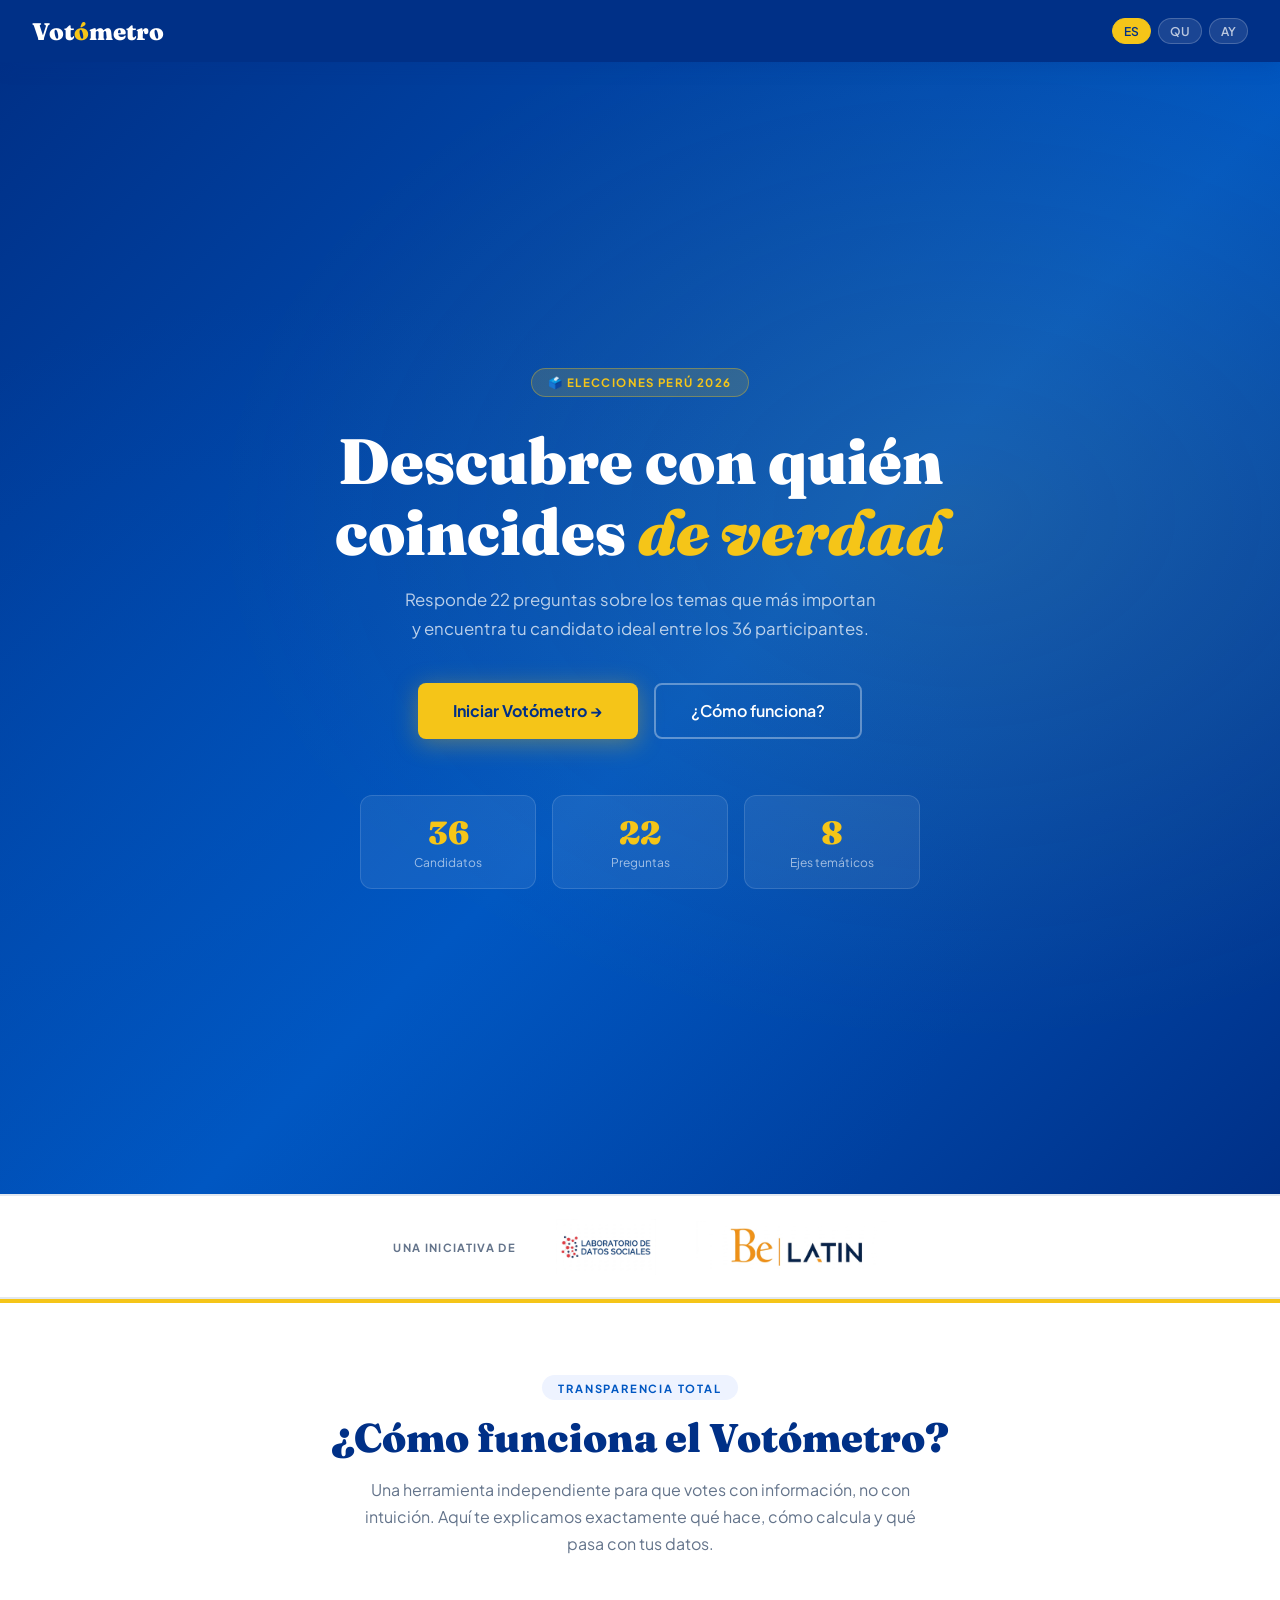
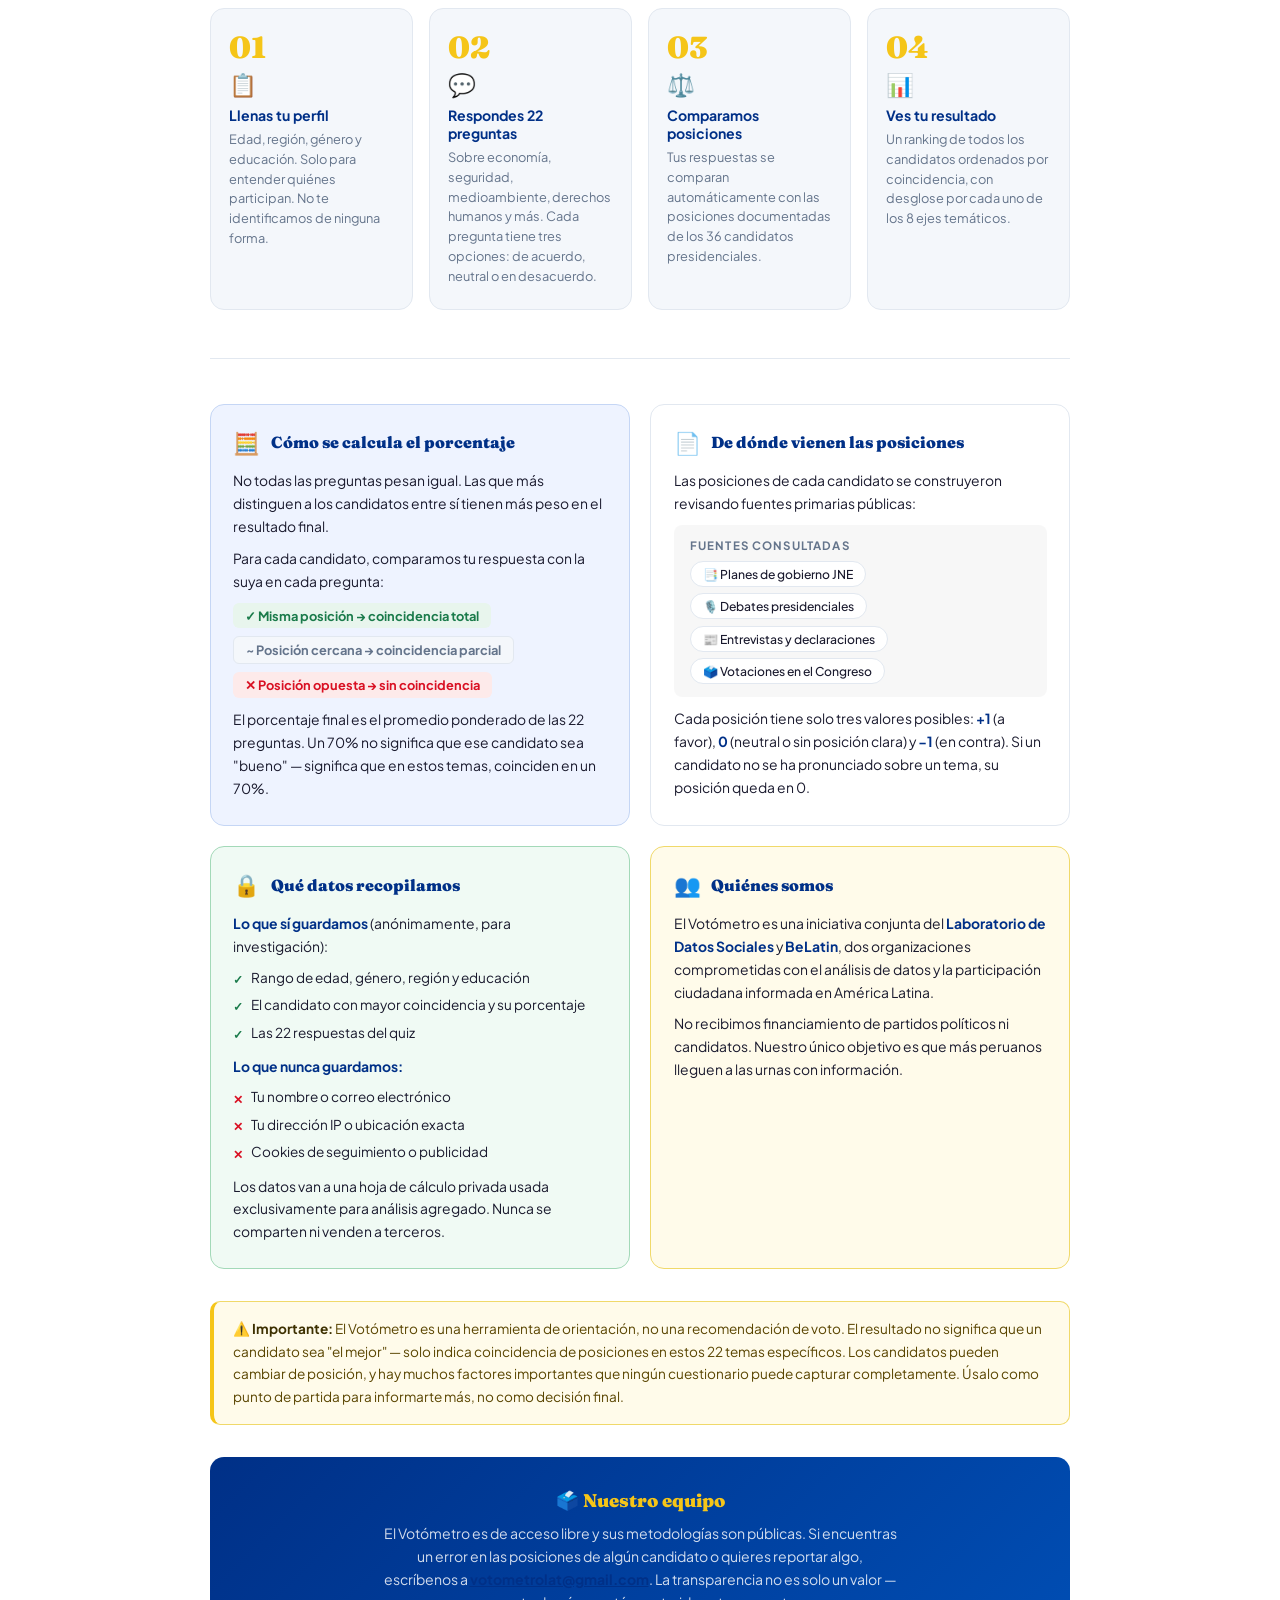
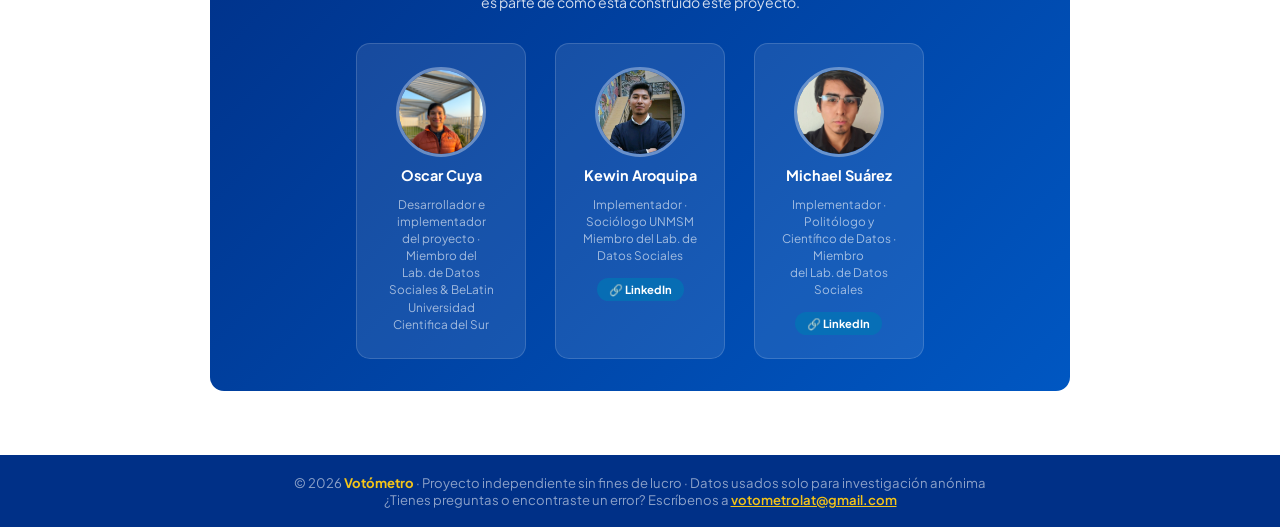
==== index.html @ a6308e63 "Update index.html" ====
<!DOCTYPE html>
<html lang="es">
<head>
<meta charset="UTF-8">
<meta name="viewport" content="width=device-width, initial-scale=1.0">
<title>Votómetro – Elecciones Perú 2026</title>
<link href="https://fonts.googleapis.com/css2?family=Fraunces:ital,wght@0,700;0,900;1,700&family=Plus+Jakarta+Sans:wght@400;500;600;700&display=swap" rel="stylesheet">
<style>
/* ===== 1. VARIABLES Y RESET ===== */
:root {
  --azul:       #003087;
  --azul-medio: #0057C2;
  --azul-suave: #EEF3FF;
  --amarillo:   #F5C518;
  --rojo:       #D91023;
  --gris-fondo: #F4F7FB;
  --gris-borde: #E2E8F0;
  --gris-texto: #64748B;
  --negro:      #1A1A2E;
  --blanco:     #FFFFFF;
}
* { margin: 0; padding: 0; box-sizing: border-box; }
html { scroll-behavior: smooth; }
body {
  font-family: 'Plus Jakarta Sans', sans-serif;
  background: var(--gris-fondo);
  color: var(--negro);
  min-height: 100vh;
}

/* ===== 2. NAVEGACIÓN ===== */
nav {
  background: var(--azul);
  padding: 0 2rem; height: 62px;
  display: flex; align-items: center; justify-content: space-between;
  position: sticky; top: 0; z-index: 100;
  box-shadow: 0 2px 20px rgba(0,48,135,0.25);
}
.logo { font-family:'Fraunces',serif; font-size:1.5rem; font-weight:900; color:#fff; cursor:pointer; transition:opacity 0.2s; user-select:none; position:relative; z-index:101; }
.logo:hover { opacity:0.85; }
.logo span { color:var(--amarillo); }
.lang-switcher { display:flex; gap:0.4rem; }
.lang-btn {
  background:rgba(255,255,255,0.1); border:1px solid rgba(255,255,255,0.2);
  color:rgba(255,255,255,0.7); padding:0.3rem 0.7rem; border-radius:20px;
  font-size:0.75rem; font-weight:600; cursor:pointer; transition:all 0.2s;
  font-family:'Plus Jakarta Sans',sans-serif;
}
.lang-btn.active,.lang-btn:hover { background:var(--amarillo); color:var(--azul); border-color:var(--amarillo); }

/* ===== 3. SISTEMA DE PANTALLAS CSS GRID ===== */
#app-root {
  display: grid;
  grid-template-columns: 1fr;
  grid-template-rows: 1fr;
  min-height: calc(100vh - 62px);
}
.screen {
  grid-column: 1; grid-row: 1;
  opacity: 0; visibility: hidden; pointer-events: none;
  transition: opacity 0.32s cubic-bezier(.4,0,.2,1), visibility 0.32s cubic-bezier(.4,0,.2,1);
  width: 100%; min-height: calc(100vh - 62px);
}
.screen.active {
  opacity: 1; visibility: visible; pointer-events: auto;
  transition: opacity 0.35s cubic-bezier(.4,0,.2,1), visibility 0.35s cubic-bezier(.4,0,.2,1);
}
.screen.leaving {
  opacity: 0; visibility: hidden; pointer-events: none;
  transition: opacity 0.18s ease, visibility 0.18s ease;
}

/* ===== 4. HERO ===== */
#screen-home {
  background: linear-gradient(135deg, #003087 0%, #0057C2 55%, #003087 100%);
  min-height: calc(100vh - 62px);
  display:flex; flex-direction:column; align-items:center; justify-content:center;
  text-align:center; padding:3rem 1.5rem; position:relative; overflow:hidden;
}
#screen-home::before {
  content:''; position:absolute; inset:0;
  background: radial-gradient(ellipse at 75% 40%,rgba(245,197,24,0.1) 0%,transparent 55%),
              radial-gradient(ellipse at 25% 70%,rgba(0,87,194,0.3) 0%,transparent 50%);
  pointer-events:none;
}
.hero-badge {
  display:inline-block; background:rgba(245,197,24,0.15); border:1px solid rgba(245,197,24,0.35);
  color:var(--amarillo); font-size:0.72rem; font-weight:700; letter-spacing:0.12em;
  text-transform:uppercase; padding:0.4rem 1rem; border-radius:20px; margin-bottom:1.8rem;
  animation:fadeUp 0.6s ease both;
}
.hero-title {
  font-family:'Fraunces',serif; font-size:clamp(2.4rem,6vw,4rem);
  font-weight:900; color:#fff; line-height:1.1; margin-bottom:1.2rem;
  animation:fadeUp 0.6s ease 0.1s both;
}
.hero-title em { font-style:italic; color:var(--amarillo); }
.hero-sub {
  color:rgba(255,255,255,0.72); font-size:1.05rem; max-width:480px;
  line-height:1.7; margin-bottom:2.5rem; animation:fadeUp 0.6s ease 0.2s both;
}
.hero-btns { display:flex; gap:1rem; justify-content:center; flex-wrap:wrap; animation:fadeUp 0.6s ease 0.3s both; }
.btn-hero {
  background:var(--amarillo); color:var(--azul); border:none; padding:0.95rem 2.2rem;
  border-radius:8px; font-weight:700; font-size:1rem; cursor:pointer;
  font-family:'Plus Jakarta Sans',sans-serif; box-shadow:0 4px 24px rgba(245,197,24,0.35);
  transition:transform 0.2s,box-shadow 0.2s;
}
.btn-hero:hover { transform:translateY(-2px); box-shadow:0 8px 30px rgba(245,197,24,0.45); }
.btn-hero-sec {
  background:transparent; color:#fff; border:2px solid rgba(255,255,255,0.35);
  padding:0.95rem 2.2rem; border-radius:8px; font-weight:600; font-size:1rem;
  cursor:pointer; font-family:'Plus Jakarta Sans',sans-serif; transition:all 0.2s;
}
.btn-hero-sec:hover { border-color:rgba(255,255,255,0.7); background:rgba(255,255,255,0.08); }
.hero-stats {
  display:grid; grid-template-columns:repeat(3,1fr); gap:1rem;
  max-width:560px; width:100%; margin-top:3.5rem; animation:fadeUp 0.6s ease 0.4s both;
}
.stat-box {
  background:rgba(255,255,255,0.07); border:1px solid rgba(255,255,255,0.13);
  border-radius:12px; padding:1.1rem 0.8rem; backdrop-filter:blur(10px);
}
.stat-n { font-family:'Fraunces',serif; font-size:2rem; font-weight:900; color:var(--amarillo); }
.stat-l { font-size:0.75rem; color:rgba(255,255,255,0.6); margin-top:0.2rem; }

/* ===== 5. FORMULARIO ===== */
.form-screen { max-width:620px; margin:0 auto; padding:2.5rem 1.5rem; }
.form-card { background:var(--blanco); border-radius:16px; padding:2rem; box-shadow:0 4px 30px rgba(0,48,135,0.08); border:1px solid var(--gris-borde); }
.form-step-title { font-family:'Fraunces',serif; font-size:1.5rem; font-weight:900; color:var(--azul); margin-bottom:0.4rem; }
.form-step-sub { color:var(--gris-texto); font-size:0.9rem; margin-bottom:1.8rem; line-height:1.5; }
.form-group { margin-bottom:1.3rem; }
.form-label { display:block; font-weight:600; font-size:0.88rem; margin-bottom:0.5rem; color:var(--negro); }
.form-input,.form-select {
  width:100%; padding:0.75rem 1rem; border:2px solid var(--gris-borde); border-radius:8px;
  font-size:0.95rem; font-family:'Plus Jakarta Sans',sans-serif; color:var(--negro);
  transition:border-color 0.2s; outline:none; background:#fff;
}
.form-input:focus,.form-select:focus { border-color:var(--azul-medio); }
.radio-group { display:flex; flex-direction:column; gap:0.6rem; }
.radio-opt {
  display:flex; align-items:center; gap:0.8rem; padding:0.7rem 1rem;
  border:2px solid var(--gris-borde); border-radius:8px; cursor:pointer; transition:all 0.2s; font-size:0.9rem;
}
.radio-opt:hover { border-color:var(--azul-medio); background:var(--azul-suave); }
.radio-opt input { accent-color:var(--azul); width:16px; height:16px; }
.radio-opt.checked { border-color:var(--azul); background:var(--azul-suave); font-weight:600; }
.btn-next {
  width:100%; background:var(--azul); color:#fff; border:none; padding:0.95rem; border-radius:8px;
  font-size:1rem; font-weight:700; cursor:pointer; font-family:'Plus Jakarta Sans',sans-serif;
  margin-top:1.5rem; transition:background 0.2s;
}
.btn-next:hover { background:var(--azul-medio); }
.btn-next:disabled { background:#94a3b8; cursor:not-allowed; }

/* ===== 6. QUIZ ===== */
.quiz-screen { max-width:640px; margin:0 auto; padding:2rem 1.5rem; }
.quiz-top { display:flex; align-items:center; gap:1rem; margin-bottom:1.5rem; }
.quiz-progress-bar { flex:1; height:6px; background:var(--gris-borde); border-radius:3px; overflow:hidden; }
.quiz-progress-fill { height:100%; background:linear-gradient(90deg,var(--azul),var(--azul-medio)); border-radius:3px; transition:width 0.4s ease; }
.quiz-counter { font-size:0.82rem; color:var(--gris-texto); white-space:nowrap; font-weight:600; }
.quiz-card { background:var(--blanco); border-radius:16px; padding:2rem; box-shadow:0 4px 30px rgba(0,48,135,0.08); border:1px solid var(--gris-borde); }
.quiz-tag { display:inline-block; background:var(--azul-suave); color:var(--azul); font-size:0.72rem; font-weight:700; letter-spacing:0.08em; text-transform:uppercase; padding:0.3rem 0.8rem; border-radius:20px; margin-bottom:1rem; }
.quiz-question { font-size:1.1rem; font-weight:600; color:var(--negro); line-height:1.55; margin-bottom:0; }

/* Fila pregunta + botón ? */
.quiz-question-row {
  display: flex; align-items: flex-start; gap: 0.75rem;
  margin-bottom: 1.4rem;
}
.quiz-question-row .quiz-question { flex: 1; }

/* Botón ? */
.btn-hint {
  flex-shrink: 0;
  width: 32px; height: 32px;
  border-radius: 50%;
  border: 2px solid var(--azul-medio);
  background: var(--azul-suave);
  color: var(--azul-medio);
  font-size: 1.1rem; font-weight: 900;
  cursor: pointer;
  display: flex; align-items: center; justify-content: center;
  transition: all 0.18s;
  margin-top: 0.1rem;
  font-family: 'Fraunces', serif;
  line-height: 1;
  user-select: none;
}
.btn-hint:hover {
  background: var(--azul-medio); border-color: var(--azul-medio);
  color: #fff; transform: scale(1.12);
}
.btn-hint.active {
  background: var(--azul); border-color: var(--azul); color: #fff;
}

/* Panel de explicación */
.quiz-hint-panel {
  display: none;
  background: var(--azul-suave);
  border: 1px solid #c5d6f5;
  border-left: 3px solid var(--azul-medio);
  border-radius: 8px;
  padding: 0.85rem 1rem;
  margin-bottom: 1.4rem;
  font-size: 0.86rem; color: var(--negro); line-height: 1.65;
  animation: fadeUp 0.2s ease both;
}
.quiz-hint-panel.visible { display: block; }
.quiz-hint-label {
  font-size: 0.7rem; font-weight: 700; text-transform: uppercase;
  letter-spacing: 0.1em; color: var(--azul-medio); margin-bottom: 0.35rem;
}
.quiz-options { display:flex; flex-direction:column; gap:0.75rem; }
.quiz-opt { display:flex; align-items:center; gap:1rem; padding:1rem 1.2rem; border:2px solid var(--gris-borde); border-radius:10px; cursor:pointer; transition:all 0.18s; font-weight:500; font-size:0.95rem; }
.quiz-opt:hover { border-color:var(--azul-medio); background:var(--azul-suave); }
.quiz-opt.selected { border-color:var(--azul); background:var(--azul-suave); font-weight:700; }
.quiz-opt-icon { font-size:1.2rem; flex-shrink:0; }
.quiz-dot { width:18px; height:18px; border-radius:50%; border:2px solid #cbd5e1; margin-left:auto; flex-shrink:0; display:flex; align-items:center; justify-content:center; }
.quiz-opt.selected .quiz-dot { background:var(--azul); border-color:var(--azul); }
.quiz-nav { display:flex; gap:1rem; margin-top:1.5rem; }
.btn-back { background:transparent; color:var(--gris-texto); border:2px solid var(--gris-borde); padding:0.8rem 1.5rem; border-radius:8px; font-size:0.9rem; font-weight:600; cursor:pointer; font-family:'Plus Jakarta Sans',sans-serif; transition:all 0.2s; }
.btn-back:hover { border-color:var(--azul); color:var(--azul); }
.btn-advance { flex:1; background:var(--azul); color:#fff; border:none; padding:0.8rem; border-radius:8px; font-size:0.95rem; font-weight:700; cursor:pointer; font-family:'Plus Jakarta Sans',sans-serif; transition:background 0.2s; }
.btn-advance:hover { background:var(--azul-medio); }
.btn-advance:disabled { background:#94a3b8; cursor:not-allowed; }

/* ===== 7. RESULTADOS – TARJETA TOP ===== */
.results-screen { max-width:700px; margin:0 auto; padding:2rem 1.5rem; }
.results-hero { background:linear-gradient(135deg,var(--azul),var(--azul-medio)); border-radius:16px; padding:2rem; text-align:center; margin-bottom:1.5rem; color:#fff; }
.results-title { font-family:'Fraunces',serif; font-size:1.6rem; font-weight:900; margin-bottom:0.4rem; }
.results-sub { color:rgba(255,255,255,0.75); font-size:0.9rem; }
.top-candidate { background:var(--blanco); border-radius:16px; padding:1.8rem; box-shadow:0 4px 30px rgba(0,48,135,0.1); border:2px solid var(--azul); margin-bottom:1.5rem; }
.top-label { font-size:0.72rem; font-weight:700; text-transform:uppercase; letter-spacing:0.1em; color:var(--azul); margin-bottom:1rem; }
.top-row { display:flex; align-items:center; gap:1rem; margin-bottom:1.5rem; }
.top-avatar-wrap { width:64px; height:64px; border-radius:50%; flex-shrink:0; overflow:hidden; border:2px solid var(--azul-suave); background:linear-gradient(135deg,var(--azul),var(--azul-medio)); }
.top-avatar-img { width:100%; height:100%; object-fit:cover; object-position:top; display:block; }
.top-avatar-fallback { width:100%; height:100%; display:flex; align-items:center; justify-content:center; color:#fff; font-family:'Fraunces',serif; font-size:1.3rem; font-weight:900; }
.top-party-row { display:flex; align-items:center; gap:0.4rem; margin-top:0.2rem; }
.party-logo-sm { height:22px; width:auto; max-width:60px; object-fit:contain; }
.top-info { flex:1; }
.top-name { font-weight:700; font-size:1.1rem; color:var(--negro); }
.top-party { font-size:0.85rem; color:var(--gris-texto); }
.top-pct { font-family:'Fraunces',serif; font-size:2.2rem; font-weight:900; color:var(--azul); text-align:right; }
.top-pct-label { font-size:0.72rem; color:var(--gris-texto); text-align:right; }
.axis-bars { display:flex; flex-direction:column; gap:0.65rem; }
.axis-row { display:flex; align-items:center; gap:0.8rem; }
.axis-label { font-size:0.78rem; color:var(--gris-texto); width:130px; flex-shrink:0; }
.axis-bg { flex:1; height:7px; background:var(--gris-borde); border-radius:4px; overflow:hidden; }
.axis-fill { height:100%; border-radius:4px; transition:width 0.8s ease; }
.axis-fill.high { background:linear-gradient(90deg,var(--azul),var(--azul-medio)); }
.axis-fill.mid  { background:var(--amarillo); }
.axis-fill.low  { background:var(--rojo); }
.axis-pct { font-size:0.78rem; font-weight:700; color:var(--negro); width:32px; text-align:right; }

/* ===== 8. RESULTADOS – GRID ===== */
.all-results-title { font-family:'Fraunces',serif; font-size:1.2rem; font-weight:900; color:var(--azul); margin-bottom:1rem; }
.results-grid { display:flex; flex-direction:column; gap:0; }
.result-card { background:var(--blanco); border-bottom:1px solid var(--gris-borde); overflow:hidden; display:flex; flex-direction:row; align-items:stretch; transition:background 0.18s; position:relative; min-height:110px; }
.result-card:first-child { border-radius:14px 14px 0 0; }
.result-card:last-child  { border-radius:0 0 14px 14px; border-bottom:none; }
.result-card:hover { background:var(--azul-suave); }
.result-card::before { content:''; position:absolute; left:0; top:0; bottom:0; width:5px; background:var(--azul-medio); }
.result-card.rank-1::before { background:linear-gradient(180deg,#f5c518,#e6a800); width:6px; }
.result-card.rank-2::before { background:#94a3b8; width:6px; }
.result-card.rank-3::before { background:#cd7c3a; width:6px; }
.card-bar-top { position:absolute; top:0; left:0; right:0; height:4px; background:var(--gris-borde); z-index:1; }
.card-bar-fill { height:100%; background:linear-gradient(90deg,var(--azul),var(--azul-medio)); }
.result-card.rank-1 .card-bar-fill { background:linear-gradient(90deg,#e6a800,#f5c518); }
.result-card.rank-2 .card-bar-fill { background:#94a3b8; }
.result-card.rank-3 .card-bar-fill { background:linear-gradient(90deg,#a0522d,#cd7c3a); }
.card-photo-wrap { width:88px; flex-shrink:0; overflow:hidden; background:linear-gradient(160deg,#d0dcf5,var(--azul-suave)); position:relative; margin-left:5px; }
.card-photo { width:100%; height:100%; object-fit:cover; object-position:top center; display:block; }
.card-photo-fallback { width:100%; height:100%; display:flex; align-items:center; justify-content:center; font-family:'Fraunces',serif; font-size:2rem; font-weight:900; color:var(--azul); opacity:0.35; }
.card-rank-badge { position:absolute; bottom:6px; left:50%; transform:translateX(-50%); font-family:'Fraunces',serif; font-size:0.68rem; font-weight:900; background:rgba(0,0,0,0.55); color:#fff; border-radius:20px; padding:2px 9px; white-space:nowrap; z-index:3; backdrop-filter:blur(4px); }
.result-card.rank-1 .card-rank-badge { background:var(--amarillo); color:var(--azul); }
.result-card.rank-2 .card-rank-badge { background:#94a3b8; color:#fff; }
.result-card.rank-3 .card-rank-badge { background:#cd7c3a; color:#fff; }
.card-body { flex:1; padding:18px 14px 12px 14px; display:flex; flex-direction:column; justify-content:space-between; min-width:0; }
.card-top-info { display:flex; justify-content:space-between; align-items:center; gap:0.5rem; margin-bottom:4px; }
.card-pct { font-family:'Fraunces',serif; font-size:2.2rem; font-weight:900; color:var(--negro); line-height:1; }
.result-card.rank-1 .card-pct { color:var(--azul); }
.card-logo { height:32px; width:auto; max-width:90px; object-fit:contain; border:1px solid var(--gris-borde); border-radius:5px; padding:3px 5px; background:#fff; flex-shrink:0; }
.card-name { font-weight:700; font-size:0.9rem; color:var(--negro); line-height:1.25; }
.card-party { font-size:0.74rem; color:var(--gris-texto); margin-top:2px; white-space:nowrap; overflow:hidden; text-overflow:ellipsis; }
.btn-coincidencias { margin-top:10px; padding:0.42rem 1rem; background:var(--azul-medio); color:#fff; border:none; border-radius:20px; font-size:0.76rem; font-weight:700; cursor:pointer; font-family:'Plus Jakarta Sans',sans-serif; transition:background 0.2s,transform 0.1s; align-self:flex-start; }
.btn-coincidencias:hover { background:var(--azul); transform:scale(1.03); }
.btn-plan { margin-top:6px; padding:0.38rem 0.9rem; background:transparent; color:var(--azul-medio); border:1.5px solid var(--azul-medio); border-radius:20px; font-size:0.72rem; font-weight:700; cursor:pointer; font-family:'Plus Jakarta Sans',sans-serif; transition:all 0.2s; align-self:flex-start; text-decoration:none; display:inline-block; }
.btn-plan:hover { background:var(--azul-suave); color:var(--azul); border-color:var(--azul); }
.share-row { display:flex; gap:0.8rem; margin-top:1rem; }
.btn-share { flex:1; padding:0.8rem; border-radius:8px; font-size:0.88rem; font-weight:700; cursor:pointer; font-family:'Plus Jakarta Sans',sans-serif; border:none; transition:all 0.2s; }
.btn-share.twitter  { background:#1DA1F2; color:#fff; }
.btn-share.whatsapp { background:#25D366; color:#fff; }
.btn-share.copy     { background:var(--gris-fondo); color:var(--negro); border:1px solid var(--gris-borde); }
.btn-restart { width:100%; background:var(--azul); color:#fff; border:none; padding:1rem; border-radius:8px; font-size:1rem; font-weight:700; cursor:pointer; font-family:'Plus Jakarta Sans',sans-serif; margin-top:1.5rem; transition:background 0.2s; }
.btn-restart:hover { background:var(--azul-medio); }

/* ===== 9. MODAL ===== */
.modal-overlay { display:none; position:fixed; inset:0; background:rgba(0,0,0,0.55); z-index:200; align-items:center; justify-content:center; padding:1rem; }
.modal-overlay.open { display:flex; }
.modal-box { background:#fff; border-radius:16px; position:relative; max-width:480px; width:100%; max-height:85vh; overflow-y:auto; padding:1.5rem; box-shadow:0 20px 60px rgba(0,0,0,0.25); }
.modal-header { display:flex; align-items:center; gap:1rem; margin-bottom:1.2rem; }
.modal-photo { width:60px; height:60px; border-radius:50%; object-fit:cover; object-position:top; border:2px solid var(--azul-suave); }
.modal-name { font-weight:700; font-size:1.05rem; }
.modal-party-row { display:flex; align-items:center; gap:0.4rem; margin-top:0.2rem; }
.modal-logo { height:20px; width:auto; max-width:55px; object-fit:contain; }
.modal-party { font-size:0.82rem; color:var(--gris-texto); }
.modal-pct-big { font-family:'Fraunces',serif; font-size:2.4rem; font-weight:900; color:var(--azul); margin-left:auto; }
.modal-close { position:absolute; top:1rem; right:1rem; background:var(--gris-borde); border:none; border-radius:50%; width:32px; height:32px; cursor:pointer; font-size:1rem; display:flex; align-items:center; justify-content:center; }
.modal-axis-title { font-size:0.75rem; font-weight:700; text-transform:uppercase; letter-spacing:0.08em; color:var(--gris-texto); margin-bottom:0.8rem; }
.modal-axis-row { display:flex; align-items:center; gap:0.7rem; margin-bottom:0.55rem; }
.modal-axis-label { font-size:0.8rem; color:var(--negro); width:140px; flex-shrink:0; }
.modal-axis-bg { flex:1; height:8px; background:var(--gris-borde); border-radius:4px; overflow:hidden; }
.modal-axis-fill { height:100%; border-radius:4px; }
.modal-axis-fill.high { background:linear-gradient(90deg,var(--azul),var(--azul-medio)); }
.modal-axis-fill.mid  { background:var(--amarillo); }
.modal-axis-fill.low  { background:var(--rojo); }
.modal-axis-pct { font-size:0.78rem; font-weight:700; color:var(--negro); width:32px; text-align:right; }

/* ===== 10. PANTALLA DE CARGA ===== */
.sending-screen { min-height:calc(100vh - 62px); display:flex; flex-direction:column; align-items:center; justify-content:center; text-align:center; padding:2rem; }
.spinner { width:48px; height:48px; border:4px solid var(--azul-suave); border-top-color:var(--azul); border-radius:50%; animation:spin 0.8s linear infinite; margin:0 auto 1rem; }
.sending-title { font-family:'Fraunces',serif; font-size:1.4rem; font-weight:900; color:var(--azul); }
.sending-sub { color:var(--gris-texto); margin-top:0.5rem; }

/* ===== 11. ANIMACIONES ===== */
@keyframes fadeUp       { from{opacity:0;transform:translateY(16px)} to{opacity:1;transform:translateY(0)} }
@keyframes slideInRight { from{opacity:0;transform:translateX(28px)}  to{opacity:1;transform:translateX(0)} }
@keyframes slideInLeft  { from{opacity:0;transform:translateX(-28px)} to{opacity:1;transform:translateX(0)} }
@keyframes spin         { to{transform:rotate(360deg)} }
@keyframes cardIn       { from{opacity:0;transform:translateY(22px) scale(0.97)} to{opacity:1;transform:translateY(0) scale(1)} }

/* ===== 12. FOOTER ===== */
footer { background:var(--azul); color:rgba(255,255,255,0.55); text-align:center; padding:1.2rem; font-size:0.82rem; margin-top:0; }
footer strong { color:var(--amarillo); }

/* ===== 13. RESPONSIVE ===== */
@media (max-width:500px) {
  .hero-stats { grid-template-columns:repeat(3,1fr); gap:0.6rem; }
  .stat-n { font-size:1.6rem; }
  .lang-btn { padding:0.25rem 0.5rem; font-size:0.7rem; }
}

/* ===== 14. SECCIÓN ¿CÓMO FUNCIONA? ===== */
#como-funciona {
  background: var(--blanco);
  border-top: 4px solid var(--amarillo);
  padding: 4.5rem 1.5rem 4rem;
}
.cf-inner { max-width: 860px; margin: 0 auto; }

/* Encabezado */
.cf-header { text-align: center; margin-bottom: 3.2rem; }
.cf-eyebrow {
  display: inline-block; background: var(--azul-suave); color: var(--azul-medio);
  font-size: 0.7rem; font-weight: 700; letter-spacing: 0.16em; text-transform: uppercase;
  padding: 0.35rem 1rem; border-radius: 20px; margin-bottom: 1rem;
}
.cf-title {
  font-family: 'Fraunces', serif; font-size: clamp(1.8rem, 4vw, 2.5rem);
  font-weight: 900; color: var(--azul); line-height: 1.12; margin-bottom: 0.9rem;
}
.cf-subtitle {
  color: var(--gris-texto); font-size: 1rem; line-height: 1.7;
  max-width: 580px; margin: 0 auto;
}

/* Pasos */
.cf-steps {
  display: grid; grid-template-columns: repeat(4, 1fr);
  gap: 1rem; margin-bottom: 3rem;
}
.cf-step {
  background: var(--gris-fondo); border: 1px solid var(--gris-borde);
  border-radius: 14px; padding: 1.4rem 1.1rem;
  transition: transform 0.2s, box-shadow 0.2s;
}
.cf-step:hover { transform: translateY(-4px); box-shadow: 0 10px 28px rgba(0,48,135,0.1); }
.cf-step-num {
  font-family: 'Fraunces', serif; font-size: 1.9rem; font-weight: 900;
  color: var(--amarillo); line-height: 1; margin-bottom: 0.5rem;
}
.cf-step-icon { font-size: 1.4rem; display: block; margin-bottom: 0.45rem; }
.cf-step-title { font-weight: 700; font-size: 0.88rem; color: var(--azul); margin-bottom: 0.35rem; }
.cf-step-desc { font-size: 0.8rem; color: var(--gris-texto); line-height: 1.55; }

.cf-divider { border: none; border-top: 1px solid var(--gris-borde); margin: 0.5rem 0 2.8rem; }

/* Bloques 2×2 */
.cf-blocks {
  display: grid; grid-template-columns: repeat(2, 1fr);
  gap: 1.3rem; margin-bottom: 2rem;
}
.cf-block {
  border-radius: 14px; padding: 1.5rem 1.4rem;
  border: 1px solid var(--gris-borde);
}
.cf-block.azul   { background: var(--azul-suave); border-color: #c5d6f5; }
.cf-block.blanco { background: var(--blanco); }
.cf-block.verde  { background: #f0faf4; border-color: #a3d9b8; }
.cf-block.amarillo { background: #fffbea; border-color: #f0d96a; }

.cf-block-head { display: flex; align-items: center; gap: 0.65rem; margin-bottom: 0.9rem; }
.cf-block-icon { font-size: 1.35rem; flex-shrink: 0; }
.cf-block-title { font-family: 'Fraunces', serif; font-size: 1rem; font-weight: 900; color: var(--azul); }
.cf-block p { font-size: 0.87rem; color: var(--negro); line-height: 1.65; margin-bottom: 0.55rem; }
.cf-block p:last-child { margin-bottom: 0; }
.cf-block strong { color: var(--azul); }

/* Chips de fuentes */
.cf-sources { background: rgba(0,0,0,0.03); border-radius: 8px; padding: 0.8rem 1rem; margin: 0.4rem 0 0.7rem; }
.cf-sources-label { font-size: 0.72rem; font-weight: 700; color: var(--gris-texto); text-transform: uppercase; letter-spacing: 0.1em; margin-bottom: 0.5rem; }
.cf-chips { display: flex; flex-wrap: wrap; gap: 0.4rem; }
.cf-chip {
  background: var(--blanco); border: 1px solid var(--gris-borde);
  border-radius: 20px; padding: 0.25rem 0.75rem;
  font-size: 0.76rem; color: var(--negro); font-weight: 500;
}
/* Valores de posición */
.cf-vals { display: flex; gap: 0.5rem; margin: 0.5rem 0 0.3rem; flex-wrap: wrap; }
.cf-val {
  display: inline-flex; align-items: center; gap: 0.35rem;
  border-radius: 6px; padding: 0.3rem 0.75rem;
  font-size: 0.8rem; font-weight: 700;
}
.cf-val.pos { background: #e8f5ed; color: #1a7a4a; }
.cf-val.neu { background: #f4f7fb; color: var(--gris-texto); border: 1px solid var(--gris-borde); }
.cf-val.neg { background: #fdeaea; color: var(--rojo); }

/* Lista con checks */
.cf-list { list-style: none; padding: 0; margin: 0.45rem 0 0; display: flex; flex-direction: column; gap: 0.4rem; }
.cf-list li { font-size: 0.85rem; color: var(--negro); line-height: 1.5; display: flex; align-items: flex-start; gap: 0.5rem; }
.cf-list li::before { content: '✓'; color: #1a7a4a; font-weight: 700; font-size: 0.78rem; flex-shrink: 0; margin-top: 0.15rem; }
.cf-list li.no::before { content: '✕'; color: var(--rojo); }

/* Disclaimer */
.cf-disclaimer {
  background: #fffbea; border: 1px solid #f0d96a;
  border-left: 4px solid var(--amarillo); border-radius: 10px;
  padding: 1rem 1.2rem; margin-bottom: 2rem;
}
.cf-disclaimer p { font-size: 0.85rem; color: #5a4500; line-height: 1.65; }
.cf-disclaimer strong { color: #3d3000; }

/* Bloque equipo */
.cf-team {
  text-align: center; padding: 2rem 1.5rem;
  background: linear-gradient(135deg, var(--azul) 0%, var(--azul-medio) 100%);
  border-radius: 14px; color: #fff;
}
.cf-team-title {
  font-family: 'Fraunces', serif; font-size: 1.15rem; font-weight: 900;
  color: var(--amarillo); margin-bottom: 0.6rem;
}
.cf-team-desc { font-size: 0.88rem; color: rgba(255,255,255,0.82); line-height: 1.65; max-width: 520px; margin: 0 auto; }

/* Responsive */
@media (max-width: 680px) {
  .cf-steps  { grid-template-columns: repeat(2, 1fr); }
  .cf-blocks { grid-template-columns: 1fr; }
  #como-funciona { padding: 3rem 1rem 2.5rem; }
}
@media (max-width: 380px) {
  .cf-steps { grid-template-columns: 1fr; }
}

/* ===== 15. INSTITUCIONES Y EQUIPO ===== */
.inst-bar {
  display: flex; align-items: center; justify-content: center;
  gap: 2.5rem; padding: 1.4rem 1.5rem;
  background: #ffffff; border-top: 2px solid var(--gris-borde);
  border-bottom: 2px solid var(--gris-borde); flex-wrap: wrap;
  box-shadow: 0 2px 12px rgba(0,0,0,0.05);
}
.inst-bar-label {
  font-size: 0.7rem; font-weight: 700; text-transform: uppercase;
  letter-spacing: 0.12em; color: var(--gris-texto); flex-shrink: 0;
}
.inst-logo-link { display: flex; align-items: center; opacity: 1; transition: opacity 0.2s; }
.inst-logo-link:hover { opacity: 1; }
.inst-logo-belatin { height: 52px; width: auto; max-width: 200px; object-fit: contain; }
.inst-logo-lab { height: 56px; width: auto; max-width: 260px; object-fit: contain; }
.inst-logo-lab-text { display: none; }
.team-grid { display: flex; justify-content: center; gap: 1.8rem; flex-wrap: wrap; margin-top: 1.8rem; }
.team-member {
  display: flex; flex-direction: column; align-items: center; gap: 0.55rem;
  background: rgba(255,255,255,0.09); border: 1px solid rgba(255,255,255,0.15);
  border-radius: 14px; padding: 1.4rem 1.6rem; min-width: 160px; max-width: 170px;
}
.team-avatar { width: 90px; height: 90px; border-radius: 50%; object-fit: cover; object-position: top center; border: 3px solid rgba(255,255,255,0.35); }
.team-role { font-size: 0.74rem; color: rgba(255,255,255,0.6); text-align: center; line-height: 1.45; max-width: 150px; }
.team-linkedin { display: inline-flex; align-items: center; gap: 0.3rem; margin-top: 0.3rem; background: rgba(0,119,181,0.7); border-radius: 20px; padding: 0.25rem 0.75rem; font-size: 0.7rem; font-weight: 700; color: #fff; text-decoration: none; transition: background 0.2s; }
.team-linkedin:hover { background: rgba(0,119,181,1); }
</style>
</head>
<body>

<nav>
  <div class="logo" onclick="goHome()" title="Volver al inicio">Vot<span>ó</span>metro</div>
  <div class="lang-switcher">
    <button class="lang-btn active" onclick="setLang('es')">ES</button>
    <button class="lang-btn" onclick="setLang('qu')">QU</button>
    <button class="lang-btn" onclick="setLang('ay')">AY</button>
  </div>
</nav>

<div id="app-root">

<div id="screen-home" class="screen active">
  <div class="hero-badge">🗳️ <span data-t="badge">Elecciones Perú 2026</span></div>
  <h1 class="hero-title" data-t="heroTitle">Descubre con quién<br>coincides <em>de verdad</em></h1>
  <p class="hero-sub" data-t="heroSub">Responde 22 preguntas sobre los temas que más importan y encuentra tu candidato ideal entre los 36 participantes.</p>
  <div class="hero-btns">
    <button class="btn-hero" onclick="startQuiz()" data-t="startBtn">Iniciar Votómetro →</button>
    <button class="btn-hero-sec" onclick="scrollInfo()" data-t="howBtn">¿Cómo funciona?</button>
  </div>
  <div class="hero-stats">
    <div class="stat-box"><div class="stat-n">36</div><div class="stat-l" data-t="stat1">Candidatos</div></div>
    <div class="stat-box"><div class="stat-n">22</div><div class="stat-l" data-t="stat2">Preguntas</div></div>
    <div class="stat-box"><div class="stat-n">8</div><div class="stat-l" data-t="stat3">Ejes temáticos</div></div>
  </div>
</div>

<div id="screen-perfil" class="screen">
  <div class="form-screen">
    <div class="form-card">
      <div class="form-step-title" data-t="perfilTitle">Cuéntanos sobre ti</div>
      <div class="form-step-sub" data-t="perfilSub">Tus datos son anónimos y se usan únicamente para investigación académica. No te identificamos de ninguna forma.</div>
      <div class="form-group">
        <label class="form-label" data-t="edadLabel">Edad</label>
        <input type="number" class="form-input" id="inp-edad" min="16" max="100" placeholder="Ej: 28">
      </div>
      <div class="form-group">
        <label class="form-label" data-t="generoLabel">Género</label>
        <div class="radio-group" id="rg-genero">
          <label class="radio-opt"><input type="radio" name="genero" value="Masculino"> <span data-t="g1">Masculino</span></label>
          <label class="radio-opt"><input type="radio" name="genero" value="Femenino"> <span data-t="g2">Femenino</span></label>
          <label class="radio-opt"><input type="radio" name="genero" value="No binario"> <span data-t="g3">No binario / Otro</span></label>
          <label class="radio-opt"><input type="radio" name="genero" value="Prefiero no decir"> <span data-t="g4">Prefiero no decir</span></label>
        </div>
      </div>
      <div class="form-group">
        <label class="form-label" data-t="regionLabel">Región / Departamento</label>
        <select class="form-select" id="inp-region">
          <option value="" data-t="regionPH">Selecciona tu región</option>
          <option>Amazonas</option><option>Áncash</option><option>Apurímac</option>
          <option>Arequipa</option><option>Ayacucho</option><option>Cajamarca</option>
          <option>Callao</option><option>Cusco</option><option>Huancavelica</option>
          <option>Huánuco</option><option>Ica</option><option>Junín</option>
          <option>La Libertad</option><option>Lambayeque</option><option>Lima</option>
          <option>Loreto</option><option>Madre de Dios</option><option>Moquegua</option>
          <option>Pasco</option><option>Piura</option><option>Puno</option>
          <option>San Martín</option><option>Tacna</option><option>Tumbes</option>
          <option>Ucayali</option><option>Extranjero</option>
        </select>
      </div>
      <div class="form-group">
        <label class="form-label" data-t="educLabel">Nivel de educación</label>
        <div class="radio-group" id="rg-educ">
          <label class="radio-opt"><input type="radio" name="educ" value="Sin estudios"> <span data-t="e1">Sin estudios</span></label>
          <label class="radio-opt"><input type="radio" name="educ" value="Primaria"> <span data-t="e2">Primaria</span></label>
          <label class="radio-opt"><input type="radio" name="educ" value="Secundaria"> <span data-t="e3">Secundaria</span></label>
          <label class="radio-opt"><input type="radio" name="educ" value="Técnico"> <span data-t="e4">Instituto / Técnico</span></label>
          <label class="radio-opt"><input type="radio" name="educ" value="Universidad"> <span data-t="e5">Universidad</span></label>
          <label class="radio-opt"><input type="radio" name="educ" value="Posgrado"> <span data-t="e6">Posgrado (Maestría / Doctorado)</span></label>
        </div>
      </div>
      <button class="btn-next" id="btn-start-quiz" onclick="beginQuiz()" data-t="continueBtn">Continuar al test →</button>
    </div>
  </div>
</div>

<div id="screen-quiz" class="screen">
  <div class="quiz-screen">
    <div class="quiz-top">
      <div class="quiz-progress-bar"><div class="quiz-progress-fill" id="quiz-bar"></div></div>
      <div class="quiz-counter" id="quiz-counter">1 / 22</div>
    </div>
    <div class="quiz-card" id="quiz-card">
      <div class="quiz-tag" id="quiz-tag"></div>
      <div class="quiz-question-row">
        <div class="quiz-question" id="quiz-question"></div>
        <button class="btn-hint" id="btn-hint" onclick="toggleHint()" title="¿Qué significa esta pregunta?">?</button>
      </div>
      <div class="quiz-hint-panel" id="quiz-hint-panel">
        <div class="quiz-hint-label">💡 ¿Qué significa esto?</div>
        <span class="quiz-hint-text"></span>
      </div>
      <div class="quiz-options" id="quiz-options"></div>
      <div class="quiz-nav">
        <button class="btn-back" onclick="prevQuestion()" id="btn-back" data-t="backBtn">← Anterior</button>
        <button class="btn-advance" onclick="nextQuestion()" id="btn-advance" data-t="nextBtn" disabled>Siguiente →</button>
      </div>
    </div>
  </div>
</div>

<div id="screen-sending" class="screen sending-screen">
  <div class="spinner"></div>
  <div class="sending-title" data-t="sendingTitle">Calculando resultados...</div>
  <div class="sending-sub" data-t="sendingSub">Comparando tus respuestas con los 36 planes de gobierno</div>
</div>

<div id="screen-results" class="screen">
  <div class="results-screen">
    <div class="results-hero">
      <div class="results-title" data-t="resultsTitle">Tus resultados</div>
      <div class="results-sub" data-t="resultsSub">Basado en tus respuestas a las 22 preguntas</div>
    </div>
    <div class="top-candidate" id="top-candidate-card"></div>
    <div style="margin-bottom:1.5rem">
      <div class="all-results-title" data-t="allResultsTitle">Todos los candidatos</div>
      <div class="results-grid" id="results-grid"></div>
    </div>
    <div class="share-row">
      <button class="btn-share copy" onclick="copyLink()" data-t="shareCopy" style="max-width:320px;margin:0 auto;">🔗 Copiar enlace</button>
    </div>
    <button class="btn-restart" onclick="restartToForm()" data-t="restartBtn">🔄 Volver a hacer el test</button>
  </div>
</div>

</div><!-- /app-root -->

<!-- ═══════════════════════════
     SECCIÓN ¿CÓMO FUNCIONA?
     Vive fuera del #app-root →
     siempre visible al hacer
     scroll desde el home
     ═══════════════════════════ -->
<div class="inst-bar"><span class="inst-bar-label">Una iniciativa de</span><a class="inst-logo-link" href="https://www.labdatosperu.org/" target="_blank" rel="noopener" style="gap:0.5rem"><img class="inst-logo-lab" src="[data-uri]" alt="Lab Datos Sociales"><span class="inst-logo-lab-text">Laboratorio de<br>Datos Sociales</span></a><a class="inst-logo-link" href="https://www.belatin.org/" target="_blank" rel="noopener"><img class="inst-logo-belatin" src="[data-uri]" alt="BeLatin"></a></div>
<section id="como-funciona">
  <div class="cf-inner">

    <div class="cf-header">
      <div class="cf-eyebrow">Transparencia total</div>
      <h2 class="cf-title">¿Cómo funciona el Votómetro?</h2>
      <p class="cf-subtitle">Una herramienta independiente para que votes con información, no con intuición. Aquí te explicamos exactamente qué hace, cómo calcula y qué pasa con tus datos.</p>
    </div>

    <!-- Los 4 pasos -->
    <div class="cf-steps">
      <div class="cf-step">
        <div class="cf-step-num">01</div>
        <span class="cf-step-icon">📋</span>
        <div class="cf-step-title">Llenas tu perfil</div>
        <div class="cf-step-desc">Edad, región, género y educación. Solo para entender quiénes participan. No te identificamos de ninguna forma.</div>
      </div>
      <div class="cf-step">
        <div class="cf-step-num">02</div>
        <span class="cf-step-icon">💬</span>
        <div class="cf-step-title">Respondes 22 preguntas</div>
        <div class="cf-step-desc">Sobre economía, seguridad, medioambiente, derechos humanos y más. Cada pregunta tiene tres opciones: de acuerdo, neutral o en desacuerdo.</div>
      </div>
      <div class="cf-step">
        <div class="cf-step-num">03</div>
        <span class="cf-step-icon">⚖️</span>
        <div class="cf-step-title">Comparamos posiciones</div>
        <div class="cf-step-desc">Tus respuestas se comparan automáticamente con las posiciones documentadas de los 36 candidatos presidenciales.</div>
      </div>
      <div class="cf-step">
        <div class="cf-step-num">04</div>
        <span class="cf-step-icon">📊</span>
        <div class="cf-step-title">Ves tu resultado</div>
        <div class="cf-step-desc">Un ranking de todos los candidatos ordenados por coincidencia, con desglose por cada uno de los 8 ejes temáticos.</div>
      </div>
    </div>

    <hr class="cf-divider">

    <!-- 4 bloques de transparencia -->
    <div class="cf-blocks">

      <div class="cf-block azul">
        <div class="cf-block-head">
          <span class="cf-block-icon">🧮</span>
          <div class="cf-block-title">Cómo se calcula el porcentaje</div>
        </div>
        <p>No todas las preguntas pesan igual. Las que más distinguen a los candidatos entre sí tienen más peso en el resultado final.</p>
        <p>Para cada candidato, comparamos tu respuesta con la suya en cada pregunta:</p>
        <div class="cf-vals">
          <span class="cf-val pos">✓ Misma posición → coincidencia total</span>
          <span class="cf-val neu">~ Posición cercana → coincidencia parcial</span>
          <span class="cf-val neg">✕ Posición opuesta → sin coincidencia</span>
        </div>
        <p style="margin-top:0.7rem">El porcentaje final es el promedio ponderado de las 22 preguntas. Un 70% no significa que ese candidato sea "bueno" — significa que en estos temas, coinciden en un 70%.</p>
      </div>

      <div class="cf-block blanco">
        <div class="cf-block-head">
          <span class="cf-block-icon">📄</span>
          <div class="cf-block-title">De dónde vienen las posiciones</div>
        </div>
        <p>Las posiciones de cada candidato se construyeron revisando fuentes primarias públicas:</p>
        <div class="cf-sources">
          <div class="cf-sources-label">Fuentes consultadas</div>
          <div class="cf-chips">
            <span class="cf-chip">📑 Planes de gobierno JNE</span>
            <span class="cf-chip">🎙️ Debates presidenciales</span>
            <span class="cf-chip">📰 Entrevistas y declaraciones</span>
            <span class="cf-chip">🗳️ Votaciones en el Congreso</span>
          </div>
        </div>
        <p>Cada posición tiene solo tres valores posibles: <strong>+1</strong> (a favor), <strong>0</strong> (neutral o sin posición clara) y <strong>−1</strong> (en contra). Si un candidato no se ha pronunciado sobre un tema, su posición queda en 0.</p>
      </div>

      <div class="cf-block verde">
        <div class="cf-block-head">
          <span class="cf-block-icon">🔒</span>
          <div class="cf-block-title">Qué datos recopilamos</div>
        </div>
        <p><strong>Lo que sí guardamos</strong> (anónimamente, para investigación):</p>
        <ul class="cf-list">
          <li>Rango de edad, género, región y educación</li>
          <li>El candidato con mayor coincidencia y su porcentaje</li>
          <li>Las 22 respuestas del quiz</li>
        </ul>
        <p style="margin-top:0.75rem"><strong>Lo que nunca guardamos:</strong></p>
        <ul class="cf-list">
          <li class="no">Tu nombre o correo electrónico</li>
          <li class="no">Tu dirección IP o ubicación exacta</li>
          <li class="no">Cookies de seguimiento o publicidad</li>
        </ul>
        <p style="margin-top:0.75rem">Los datos van a una hoja de cálculo privada usada exclusivamente para análisis agregado. Nunca se comparten ni venden a terceros.</p>
      </div>

      <div class="cf-block amarillo">
        <div class="cf-block-head">
          <span class="cf-block-icon">👥</span>
          <div class="cf-block-title">Quiénes somos</div>
        </div>
        <p>El Votómetro es una iniciativa conjunta del <strong>Laboratorio de Datos Sociales</strong> y <strong>BeLatin</strong>, dos organizaciones comprometidas con el análisis de datos y la participación ciudadana informada en América Latina.</p>
        <p>No recibimos financiamiento de partidos políticos ni candidatos. Nuestro único objetivo es que más peruanos lleguen a las urnas con información.</p>
      </div>

    </div><!-- /cf-blocks -->

    <!-- Aviso de limitaciones -->
    <div class="cf-disclaimer">
      <p>⚠️ <strong>Importante:</strong> El Votómetro es una herramienta de orientación, no una recomendación de voto. El resultado no significa que un candidato sea "el mejor" — solo indica coincidencia de posiciones en estos 22 temas específicos. Los candidatos pueden cambiar de posición, y hay muchos factores importantes que ningún cuestionario puede capturar completamente. Úsalo como punto de partida para informarte más, no como decisión final.</p>
    </div>

    <!-- Equipo / CTA -->
    <div class="cf-team">
      <div class="cf-team-title">🗳️ Nuestro equipo</div>
      <p class="cf-team-desc">El Votómetro es de acceso libre y sus metodologías son públicas. Si encuentras un error en las posiciones de algún candidato o quieres reportar algo, escríbenos a <a href="mailto:votometrolat@gmail.com" style="color:#003087;font-weight:700;">votometrolat@gmail.com</a>. La transparencia no es solo un valor — es parte de cómo está construido este proyecto.</p>
      <div class="team-grid">
        <div class="team-member">
          <img class="team-avatar" src="[data-uri]" alt="Oscar Cuya">
          <div class="team-name" style="font-weight:700;font-size:0.9rem;color:#fff;margin-bottom:0.2rem;">Oscar Cuya</div>
          <div class="team-role">Desarrollador e implementador<br>del proyecto · Miembro del<br>Lab. de Datos Sociales &amp; BeLatin<br> Universidad Cientifica del Sur</div>
        </div>
        <div class="team-member">
          <img class="team-avatar" src="[data-uri]" alt="Kewin Aroquipa">
          <div class="team-name" style="font-weight:700;font-size:0.9rem;color:#fff;margin-bottom:0.2rem;">Kewin Aroquipa</div>
          <div class="team-role">Implementador · Sociólogo UNMSM<br>Miembro del Lab. de Datos Sociales</div>
          <a class="team-linkedin" href="https://www.linkedin.com/in/kewin-aroquipa-caceres-50235127b/" target="_blank" rel="noopener">🔗 LinkedIn</a>
        </div>
        <div class="team-member">
          <img class="team-avatar" src="[data-uri]" alt="Michael Suárez">
          <div class="team-name" style="font-weight:700;font-size:0.9rem;color:#fff;margin-bottom:0.2rem;">Michael Suárez</div>
          <div class="team-role">Implementador · Politólogo y<br>Científico de Datos · Miembro<br>del Lab. de Datos Sociales</div>
          <a class="team-linkedin" href="https://www.linkedin.com/in/michael-su%C3%A1rez-1734a2211/" target="_blank" rel="noopener">🔗 LinkedIn</a>
        </div>
      </div>
    </div>

  </div>
</section>

<!-- MODAL -->
<div class="modal-overlay" id="modal-overlay" onclick="closeModal(event)">
  <div class="modal-box" id="modal-box">
    <button class="modal-close" onclick="closeModalDirect()">✕</button>
    <div class="modal-header" id="modal-header"></div>
    <div class="modal-axis-title" style="margin-top:1rem">Coincidencia por eje temático</div>
    <div id="modal-axes"></div>
  </div>
</div>

<footer>
  © 2026 <strong>Votómetro</strong> · Proyecto independiente sin fines de lucro · Datos usados solo para investigación anónima
  <br>¿Tienes preguntas o encontraste un error? Escríbenos a <a href="mailto:votometrolat@gmail.com" style="color:#F5C518;font-weight:600;">votometrolat@gmail.com</a>
</footer>

<script>
// =============================================================
// translations.js — Sistema de idiomas del Votómetro
//
// Contiene todos los textos de la interfaz en tres idiomas:
//   ES = Español (idioma principal)
//   QU = Quechua
//   AY = Aymara
//
// Cómo agregar un nuevo idioma:
//   1. Agrega una nueva clave al objeto T (ej: T.pt para Portugués)
//   2. Traduce cada clave que existe en T.es
//   3. Agrega un botón en el nav de index.html:
//      <button class="lang-btn" onclick="setLang('pt')">PT</button>
//   4. Agrega el nuevo idioma al array en setLang() si es necesario
// =============================================================

const T = {
  es: {
    badge:          "Elecciones Perú 2026",
    heroTitle:      "Descubre con quién<br>coincides <em>de verdad</em>",
    heroSub:        "Responde 22 preguntas sobre los temas que más importan y encuentra tu candidato ideal entre los 36 participantes.",
    startBtn:       "Iniciar Votómetro →",
    howBtn:         "¿Cómo funciona?",
    stat1:          "Candidatos",
    stat2:          "Preguntas",
    stat3:          "Ejes temáticos",
    perfilTitle:    "Cuéntanos sobre ti",
    perfilSub:      "Tus datos son anónimos y se usan únicamente para investigación académica.",
    edadLabel:      "Edad",
    generoLabel:    "Género",
    regionLabel:    "Región / Departamento",
    educLabel:      "Nivel de educación",
    g1: "Masculino", g2: "Femenino", g3: "No binario / Otro", g4: "Prefiero no decir",
    e1: "Sin estudios", e2: "Primaria", e3: "Secundaria",
    e4: "Instituto / Técnico", e5: "Universidad", e6: "Posgrado (Maestría / Doctorado)",
    continueBtn:    "Continuar al test →",
    backBtn:        "← Anterior",
    nextBtn:        "Siguiente →",
    finishBtn:      "Ver mis resultados →",
    sendingTitle:   "Calculando resultados...",
    sendingSub:     "Comparando tus respuestas con los 36 planes de gobierno",
    resultsTitle:   "Tus resultados",
    resultsSub:     "Basado en tus respuestas a las 22 preguntas",
    topLabel:       "🏆 Tu candidato más afín",
    matchLabel:     "coincidencia",
    allResultsTitle:"Todos los candidatos",
    restartBtn:     "🔄 Volver a hacer el test",
    shareTwitter:   "🐦 Twitter",
    shareWhatsapp:  "💬 WhatsApp",
    shareCopy:      "🔗 Copiar",
    agree:          "De acuerdo",
    neutral:        "Neutral",
    disagree:       "En desacuerdo",
    regionPH:       "Selecciona tu región"
  },

  qu: {
    badge:          "Perú 2026 Akllay",
    heroTitle:      "Pitaq kanki <em>cheqaqtam</em> rikunki",
    heroSub:        "Iskay chunka iskayyuq tapuykusman kutichiy, 36 akllakuqkunawan tupachiy.",
    startBtn:       "Qallariy →",
    howBtn:         "Imaynatan rurasqa?",
    stat1:          "Akllakuqkuna",
    stat2:          "Tapuykuna",
    stat3:          "Temakuna",
    perfilTitle:    "Willawayku qanmanta",
    perfilSub:      "Willayniyki mana sutiyki rikunanpaq, yachaqaypaqmi.",
    edadLabel:      "Watayuq",
    generoLabel:    "Kaynikipi",
    regionLabel:    "Suyu",
    educLabel:      "Yachay atin",
    g1: "Qari", g2: "Warmi", g3: "Hukkunan", g4: "Mana willakuyta munanichu",
    e1: "Mana yachaqasqa", e2: "Pisi yachay", e3: "Chunka yachay",
    e4: "Técnico", e5: "Universidad", e6: "Posgrado",
    continueBtn:    "Tapuyman riy →",
    backBtn:        "← Ñaupaq",
    nextBtn:        "Qatiq →",
    finishBtn:      "Resultadoyta qaway →",
    sendingTitle:   "Yuyaychakuchkani...",
    sendingSub:     "36 propuestakunawan tupachichkani",
    resultsTitle:   "Resultadoykikuna",
    resultsSub:     "Iskay chunka iskayyuq kutichisqaykiwan",
    topLabel:       "🏆 Sinchi tupaq akllakuqniyki",
    matchLabel:     "tupaq",
    allResultsTitle:"Tukuy akllakuqkuna",
    restartBtn:     "🔄 Qallarimuy",
    shareTwitter:   "🐦 Twitter",
    shareWhatsapp:  "💬 WhatsApp",
    shareCopy:      "🔗 Copiy",
    agree:          "Ari niniy",
    neutral:        "Chaynillan",
    disagree:       "Mana niniy",
    regionPH:       "Suyuykita akllay"
  },

  ay: {
    badge:          "Perú 2026 Elijiña",
    heroTitle:      "Kimsa <em>cheqa</em> ukanxa yatita",
    heroSub:        "Tunka paqallquni tapuqaru kutichaña, 36 candidatukana ukana elijiña.",
    startBtn:       "Qalltaña →",
    howBtn:         "Kunamatsa rurata?",
    stat1:          "Candidatukuna",
    stat2:          "Tapuqkuna",
    stat3:          "Temakuna",
    perfilTitle:    "Jiwasatakiwa willaña",
    perfilSub:      "Willawipaxa sutima uñstayañatakiwa, yatxatawirakiwa.",
    edadLabel:      "Maranaka",
    generoLabel:    "Kaypacha",
    regionLabel:    "Suyu",
    educLabel:      "Yatiqaña",
    g1: "Chacha", g2: "Warmi", g3: "Janiwa", g4: "Amuyt'añasa janiwa munistu",
    e1: "Janiwa yatiqata", e2: "Nayriri yatiqaña", e3: "Qhispiri yatiqaña",
    e4: "Técnico", e5: "Universidad", e6: "Posgrado",
    continueBtn:    "Tapuqaruwa saraña →",
    backBtn:        "← Nayraqata",
    nextBtn:        "Qhiphaña →",
    finishBtn:      "Resultaduma uñjaña →",
    sendingTitle:   "Yatxatachkta...",
    sendingSub:     "36 propuestanakampi uñt'ayachkta",
    resultsTitle:   "Resultadunakama",
    resultsSub:     "Tunka paqallqunini iskayanini tapuqanaka",
    topLabel:       "🏆 Aski candidatuma",
    matchLabel:     "uñt'ayawi",
    allResultsTitle:"Tukuri candidatunaka",
    restartBtn:     "🔄 Mayta qalltaña",
    shareTwitter:   "🐦 Twitter",
    shareWhatsapp:  "💬 WhatsApp",
    shareCopy:      "🔗 Copiaña",
    agree:          "Ukhamawa",
    neutral:        "Chiqpachawa",
    disagree:       "Janiwa ukhamakiti",
    regionPH:       "Suyuma akllaña"
  }
};

// ------------------------------------------------------------------
// Estado del idioma actual y función de acceso rápido
// ------------------------------------------------------------------

// currentLang es la variable global que todo el sistema lee.
// Se inicializa en 'es' y cambia cuando el usuario elige otro idioma.
let currentLang = 'es';

// t(key) es el helper que se usa en todo el código para obtener
// un texto traducido. Si la clave no existe en el idioma elegido,
// cae de vuelta al español como idioma de respaldo.
function t(key) {
  return T[currentLang][key] || T['es'][key] || key;
}

// ------------------------------------------------------------------
// Cambio de idioma
// ------------------------------------------------------------------
function setLang(lang) {
  currentLang = lang;

  // Marca el botón activo en el nav
  document.querySelectorAll('.lang-btn').forEach(b => b.classList.remove('active'));
  document.querySelectorAll('.lang-btn')[['es','qu','ay'].indexOf(lang)].classList.add('active');

  // Actualiza todos los elementos con [data-t] en la pantalla actual
  applyTranslations();

  // Si el quiz está activo, vuelve a renderizar la pregunta actual
  // para que el texto de la pregunta también cambie de idioma
  if (currentQ >= 0 && document.getElementById('screen-quiz').classList.contains('active')) {
    renderQuestion(currentQ);
  }
}

// ------------------------------------------------------------------
// Aplicar traducciones al DOM
// ------------------------------------------------------------------
// Esta función recorre todos los elementos que tienen el atributo
// [data-t] y reemplaza su contenido con el texto traducido.
// Es seguro llamarla en cualquier momento sin romper el estado.
function applyTranslations() {
  document.querySelectorAll('[data-t]').forEach(el => {
    const key = el.getAttribute('data-t');
    const val = t(key);
    if (val) el.innerHTML = val;
  });
}

// =============================================================
// data.js — Todos los datos del Votómetro
// Versión v2 — Preguntas v2 (22 preguntas con pesos diferenciados)
//
// CAMBIOS RESPECTO A v1:
//   - 4 preguntas eliminadas por varianza cero o muy baja:
//       P4  (penas más duras, var=0.027)
//       P7  (educación pública gratuita, var=0.000)
//       P13 (inhabilitación por corrupción, var=0.027)
//       P22 (autonomía presupuestaria regional, var=0.027)
//   - 2 preguntas nuevas incorporadas:
//       P-N1 ★ AFP / sistema público de pensiones   (eje Economía, índice 3)
//       P-N2 ★ Legalización de marihuana            (eje Seguridad, índice 6)
//   - Sistema de pesos: cada pregunta tiene un peso distinto basado en
//       varianza × multiplicador de eje. results.js usa Q_WEIGHTS.
//   - Total de preguntas: 22 (antes 24)
//
// ★ NOTA: Las posiciones para P-N1 y P-N2 están en 0 (pendiente).
//   Verificar con planes de gobierno JNE antes del lanzamiento.
// =============================================================

// ------------------------------------------------------------------
// Q_WEIGHTS — Peso de cada pregunta en el cálculo de coincidencia
// Fórmula: varianza(pregunta) × multiplicador(eje), escala 1.0–3.0
// ------------------------------------------------------------------
const Q_WEIGHTS = [
  // EJE ECONOMÍA (×2)
  3.0,  // P1   Control estatal minería/petróleo/energía
  2.9,  // P2   Reducir impuestos a empresas
  3.0,  // P3   Priorizar crecimiento vs normas
  2.4,  // P-N1 ★ AFP y sistema público de pensiones
  // EJE SEGURIDAD (×2)
  1.8,  // P5   FFAA en zonas urbanas
  2.8,  // P6   Prevención social vs encarcelamiento
  2.5,  // P-N2 ★ Legalización de marihuana
  // EJE EDUCACIÓN Y SALUD (×1)
  1.9,  // P8   Gestión privada hospitales/colegios
  1.0,  // P9   Sistema de salud universal
  // EJE MEDIO AMBIENTE (×1)
  2.0,  // P10  Proyectos mineros vs comunidades
  1.3,  // P11  Metas climáticas internacionales
  1.8,  // P12  Veto indígena sobre extractivas
  // EJE CORRUPCIÓN (×1)
  1.3,  // P14  Menos poder del Congreso sobre Ejecutivo
  1.9,  // P15  Nueva Constitución
  // EJE POLÍTICA EXTERIOR (×1)
  1.8,  // P16  Endurecer controles migratorios
  1.9,  // P17  Romper con Venezuela/Nicaragua
  1.6,  // P18  Priorizar TLC
  // EJE GÉNERO Y DDHH (×1)
  1.7,  // P19  Matrimonio igualitario
  1.8,  // P20  Aborto en casos de violación
  1.5,  // P21  Cuotas de género
  // EJE DESCENTRALIZACIÓN (×2)
  1.1,  // P23  Canon íntegro en regiones
  2.1,  // P24  Modelo federal
];

// ------------------------------------------------------------------
// AXES — Nombre del eje para cada pregunta (22 entradas)
// ------------------------------------------------------------------
const AXES = {
  es: [
    '💰 Economía','💰 Economía','💰 Economía','💰 Economía',
    '🛡️ Seguridad','🛡️ Seguridad','🛡️ Seguridad',
    '📚 Educación y Salud','📚 Educación y Salud',
    '🌿 Medio Ambiente','🌿 Medio Ambiente','🌿 Medio Ambiente',
    '⚖️ Corrupción','⚖️ Corrupción',
    '🌎 Política Exterior','🌎 Política Exterior','🌎 Política Exterior',
    '👥 Género y DDHH','👥 Género y DDHH','👥 Género y DDHH',
    '🗺️ Descentralización','🗺️ Descentralización'
  ],
  qu: [
    '💰 Qullqi','💰 Qullqi','💰 Qullqi','💰 Qullqi',
    '🛡️ Seguridad','🛡️ Seguridad','🛡️ Seguridad',
    '📚 Yachay','📚 Yachay',
    '🌿 Pachamama','🌿 Pachamama','🌿 Pachamama',
    '⚖️ Qhichuwakuy','⚖️ Qhichuwakuy',
    '🌎 Hawa Suyukuna','🌎 Hawa Suyukuna','🌎 Hawa Suyukuna',
    '👥 Warmi-Qari','👥 Warmi-Qari','👥 Warmi-Qari',
    '🗺️ Suyu Kamachiynin','🗺️ Suyu Kamachiynin'
  ],
  ay: [
    '💰 Qullqi','💰 Qullqi','💰 Qullqi','💰 Qullqi',
    '🛡️ Seguridada','🛡️ Seguridada','🛡️ Seguridada',
    '📚 Yatiqaña','📚 Yatiqaña',
    '🌿 Pachamama','🌿 Pachamama','🌿 Pachamama',
    '⚖️ Laqhachawi','⚖️ Laqhachawi',
    '🌎 Hawa Suyunaka','🌎 Hawa Suyunaka','🌎 Hawa Suyunaka',
    '👥 Warmi-Chacha','👥 Warmi-Chacha','👥 Warmi-Chacha',
    '🗺️ Suyu Kamana','🗺️ Suyu Kamana'
  ]
};

// ------------------------------------------------------------------
// AXIS_RANGES — Rangos de índice para cada eje (8 ejes, 22 preguntas)
// Usado por results.js → getAxisScore() para el desglose por eje
// ------------------------------------------------------------------
const AXIS_RANGES = [
  [0, 4],   // Economía          → índices 0–3  (4 preguntas)
  [4, 7],   // Seguridad         → índices 4–6  (3 preguntas)
  [7, 9],   // Educación/Salud   → índices 7–8  (2 preguntas)
  [9, 12],  // Medio Ambiente    → índices 9–11 (3 preguntas)
  [12, 14], // Corrupción        → índices 12–13 (2 preguntas)
  [14, 17], // Política Exterior → índices 14–16 (3 preguntas)
  [17, 20], // Género/DDHH       → índices 17–19 (3 preguntas)
  [20, 22], // Descentralización → índices 20–21 (2 preguntas)
];

// ------------------------------------------------------------------
// ------------------------------------------------------------------
// Q_HINTS — Explicación simple de cada pregunta en español
// Se muestra cuando el usuario hace clic en el botón ?
// ------------------------------------------------------------------
const Q_HINTS = [
  "Actualmente la minería, el petróleo y la energía en Perú están mayormente en manos de empresas privadas. Esta pregunta es sobre si el Estado debería tomar control directo de esas industrias, como ocurre en Venezuela o Bolivia, en lugar de solo regularlas.",
  "Las empresas pagan impuestos sobre sus ganancias. Algunos creen que bajar esos impuestos atrae más inversión y genera empleo. Otros creen que eso reduce los ingresos del Estado para servicios como salud o educación.",
  "Las normas ambientales limitan la contaminación de las industrias. Las normas laborales protegen horarios, sueldos mínimos y condiciones de trabajo. Esta pregunta es si vale relajar esas protecciones para que la economía crezca más rápido.",
  "Las AFP son empresas privadas que administran tus ahorros para la jubilación. El Estado también tiene su propio sistema de pensiones (ONP). Esta pregunta es si las AFP deberían eliminarse y que sea el Estado quien administre todas las pensiones.",
  "Las Fuerzas Armadas están entrenadas para la guerra, no para el crimen cotidiano. Esta pregunta es si deben patrullar calles y barrios junto a la Policía para combatir pandillas, extorsión y crimen organizado en ciudades.",
  "Hay dos grandes enfoques para reducir el crimen: meter a más personas a la cárcel con penas más duras, o invertir en educación, empleo y rehabilitación para que menos personas lleguen a delinquir. ¿Cuál crees que funciona mejor?",
  "Hoy el consumo de marihuana en Perú no está regulado. Legalizar o regular significaría que el Estado controle su producción y venta — como en Uruguay o varios estados de EE.UU. — para reducir el narcotráfico y los riesgos de salud.",
  "Los hospitales y colegios públicos son del Estado pero podrían ser administrados por empresas privadas bajo contratos de supervisión estatal. Algunos países lo hacen para mejorar la eficiencia. ¿Es mejor que la gestión directa del Estado?",
  "Hoy en Perú hay varios sistemas de salud separados: EsSalud, SIS, sanidades militares y clínicas privadas. Salud universal significa que todos los peruanos tendrían la misma cobertura médica, financiada por impuestos.",
  "Cuando una empresa quiere hacer minería en una zona, las comunidades locales pueden oponerse porque afecta su agua, tierra o forma de vida. ¿Los proyectos deben poder avanzar de todas formas si el gobierno los aprueba?",
  "En el Acuerdo de París, Perú se comprometió a reducir sus emisiones de carbono. Cumplir esas metas puede implicar limitar la minería, el petróleo o la ganadería. ¿Vale la pena ese costo económico para combatir el cambio climático?",
  "Las comunidades indígenas tienen territorios reconocidos por ley. ¿Deben tener poder de veto — es decir, poder decir NO definitivamente — cuando una empresa quiere hacer minería u otras actividades extractivas en esos territorios?",
  "En los últimos años el Congreso ha vacado presidentes y censurado ministros varias veces, generando inestabilidad. Esta pregunta es si el Congreso debería tener menos herramientas para controlar o destituir al Presidente y a los jueces.",
  "La Constitución actual fue aprobada en 1993 durante el gobierno de Fujimori. Algunos creen que es necesaria una nueva para cambiar las bases del Estado. Otros creen que los problemas del país no son culpa de la Constitución sino de quienes la aplican.",
  "En los últimos años llegaron muchos venezolanos, colombianos y haitianos al Perú. Esta pregunta es si el Estado debe poner más restricciones para quiénes pueden entrar al país y deportar más rápido a extranjeros que cometan delitos.",
  "Venezuela bajo Maduro y Nicaragua bajo Ortega son considerados regímenes autoritarios. Romper relaciones diplomáticas significa cerrar embajadas y retirar embajadores. ¿Debería Perú hacer eso como señal política?",
  "Los TLC son acuerdos entre países para reducir aranceles y facilitar el comercio. Perú ya tiene TLC con EE.UU., China y la UE. Esta pregunta es si Perú debe buscar firmar más de estos tratados para aumentar sus exportaciones.",
  "Actualmente en Perú solo el matrimonio entre un hombre y una mujer es legal. Esta pregunta es si el matrimonio civil — con los mismos derechos de herencia, salud y familia — debe estar disponible también para parejas del mismo sexo.",
  "Hoy en Perú el aborto solo es legal si la vida de la madre está en peligro. Esta pregunta es si también debería ser legal cuando el embarazo es producto de una violación sexual.",
  "Las cuotas de género son reglas que obligan a que cierto porcentaje de candidatos o funcionarios sean mujeres. ¿Deben ser obligatorias en cargos públicos y en listas de candidatos para el Congreso?",
  "El canon es el dinero que el Estado recibe de las empresas por explotar recursos naturales. Actualmente se distribuye entre varias regiones. ¿Debe quedarse íntegro solo en la región donde se extrae ese recurso?",
  "En un Estado federal, cada región tendría su propio gobierno con poderes para hacer sus propias leyes y manejar su presupuesto sin depender de Lima. Hoy Perú es un Estado unitario: el gobierno central tiene la última palabra.",
];

// ------------------------------------------------------------------
const QUESTIONS = {
  es: [
    // EJE 1: Economía (4 preguntas)
    "¿El Estado debe controlar directamente los sectores de minería, petróleo y energía?",
    "¿El Estado debe reducir significativamente los impuestos a las empresas para atraer inversión?",
    "¿El crecimiento económico debe priorizarse aunque implique flexibilizar normas ambientales y laborales?",
    "¿El Estado debe eliminar las AFP y crear un sistema público de pensiones administrado por el Estado?",
    // EJE 2: Seguridad (3 preguntas)
    "¿Las Fuerzas Armadas deben intervenir en zonas urbanas para combatir la delincuencia?",
    "¿La prevención social debe priorizarse sobre el encarcelamiento para reducir la criminalidad?",
    "¿El Estado debe legalizar o regular la marihuana para consumo personal?",
    // EJE 3: Educación y Salud (2 preguntas)
    "¿Los hospitales y colegios pueden ser gestionados por el sector privado con supervisión del Estado?",
    "¿El Perú debe implementar un sistema de salud universal financiado por el Estado?",
    // EJE 4: Medio Ambiente (3 preguntas)
    "¿Los proyectos mineros deben poder avanzar aunque comunidades locales se opongan?",
    "¿El Perú debe comprometerse con metas climáticas internacionales aunque limiten la inversión?",
    "¿Las comunidades indígenas deben tener derecho a veto sobre proyectos extractivos en sus territorios?",
    // EJE 5: Corrupción (2 preguntas)
    "¿El Congreso debe tener menos facultades de control sobre el Ejecutivo y el sistema judicial?",
    "¿El Perú necesita una nueva Constitución para refundar el Estado?",
    // EJE 6: Política Exterior (3 preguntas)
    "¿El Estado debe endurecer los controles migratorios y acelerar las deportaciones?",
    "¿El Perú debe romper relaciones diplomáticas con Venezuela y Nicaragua?",
    "¿El Perú debe priorizar la firma de nuevos Tratados de Libre Comercio?",
    // EJE 7: Género y DDHH (3 preguntas)
    "¿El Estado debe reconocer legalmente el matrimonio entre personas del mismo sexo?",
    "¿El aborto debe ser legal en casos de violación sexual?",
    "¿Deben existir cuotas obligatorias de género en cargos de representación política?",
    // EJE 8: Descentralización (2 preguntas)
    "¿El canon minero y gasífero debe quedarse íntegramente en las regiones donde se extrae?",
    "¿El Perú debe avanzar hacia un modelo de Estado federal con regiones autónomas?"
  ],

  qu: [
    "¿Estadom directamente controlanan minería, petróleo, energía suyukuna?",
    "¿Gobiernom empresakunap impuestonta pisiyachinman, inversión privadatam maskhanankupaq?",
    "¿Perúm wiñayninta munanan, chaypim medio ambiente leykunata fleciblichinman?",
    "¿AFP sistema tukukuyninman, Estadom pensiones sistema publico ruranman?",
    "¿Fuerzas Armadasmi llaqtakunapi yanapanman policiatam, crimen organizadota atipanankupaq?",
    "¿Yachay, trabajo, rehabilitaciónmi aswanmi allin kausayta churayta atinman?",
    "¿Estadom marihuanata legalizananman, personal usopaq?",
    "¿Estadom permitinanmi privadokunam hospitalkuna, escuelakunata manejananpaq?",
    "¿Perúm huk salud universalman rishanman, tukuykunam huk coberturaya kashanankupaq?",
    "¿Minas extractivas proyectokuna ñannin kananpaq atinanmi, comunidadkuna chiqnichinapipis?",
    "¿Perúm comprometisqa kananmi metas climáticaswan, extractivas limitakuspapis?",
    "¿Comunidades indígenasmi vetoyta atinman territorio proyectos extractivospi?",
    "¿Congresomi pisipuni atiyniyuq kananman ministrokunata censuranankupaq?",
    "¿Perúm musan Constituciónta maskhanman, Estado llimpu reformanankupaq?",
    "¿Perúm migracionta controlananmi, huchayuq extranjerokuna deportasqa kananankupaq?",
    "¿Perúm Venezuela, Nicaraguawan diplomacia cortananman?",
    "¿Perúm libre comercio tratadokunata maskhanman, exportacionesta wiñachinanpaq?",
    "¿Matrimonio civilmi igualitario kananman, mismo sexo parejaskunapaq?",
    "¿Aborto legalmi kananman violación casokunapaq?",
    "¿Estadom cuotas de género obligatoriosta churananman cargos públicospi?",
    "¿Canon minero y gaserosomi regiones propiospi qhedananman?",
    "¿Perúm modelo federal evaluananman, sapa región propio gobierno kananpaq?"
  ],

  ay: [
    "¿Estadowa directamente controlarapxañani minería, petróleo, energía suyunaka?",
    "¿Gobiernoxa empresa impuestonaka pisiyañani, inversión privada maskhawinakampi?",
    "¿Perúxa wiñañataki munañani, ukhamata medio ambiente leynaka kamachañani?",
    "¿AFP sistema tukuyasiñataki, Estadoxa pensiones sistema público lurañani?",
    "¿Fuerzas Armadasxa markanakanxa yanapt'añani policiata, crimen organizado atipañataki?",
    "¿Yatiqaña, trabaju, rehabilitaciónxa aski suma kawsayta churañataki?",
    "¿Estadoxa marihuanxa legalizarañani, personal uñt'añataki?",
    "¿Estadoxa permitiñani privadunaka hospitalnaka, escuelanaka manejañataki?",
    "¿Perúxa huk salud universal lurañataki, tukuri salud cobertura ukhamata?",
    "¿Minas extractivas proyectonaka sartañataki atiñani, comunidadnaka inayankapuna?",
    "¿Perúxa comprometisqarakiwa metas climáticas, extractivas limitañatakipuni?",
    "¿Comunidades indígenasxa vetoxa utjañani territoriona extractivos proyectonakataki?",
    "¿Congresoxa pisipuni atiyata katjañani ministros censurarañataki?",
    "¿Perúxa musan Constituciónxa maskhasqarakiwa, Estado reforma lurañataki?",
    "¿Perúxa migración kontrolarañani, huchatata extranjem deportarañataki?",
    "¿Perúxa Venezuela, Nicaragua diplomacia cortarañani?",
    "¿Perúxa libre comercio tratado maskharañani, exportaciones wiñayañataki?",
    "¿Matrimonio civilxa igualitario kañani, mismo sexo parejanakataki?",
    "¿Aborto legalxa kañani violación kasunakataki?",
    "¿Estadoxa cuotas de género obligatorios churañani cargos públicosnakana?",
    "¿Canon minero y gasíferoxa regiones propionakanxa qhiparakiwa?",
    "¿Perúxa modelo federal yatxatañani, sapa región propio gobierno ukhamata?"
  ]
};

// ------------------------------------------------------------------
// CANDIDATES — Los 36 candidatos (22 posiciones cada uno)
//
// Índices del array pos:
//   0  P1   Economía: control estatal
//   1  P2   Economía: reducir impuestos
//   2  P3   Economía: crecimiento vs normas
//   3  P-N1 Economía: eliminar AFP ★ (0 = pendiente verificación)
//   4  P5   Seguridad: FFAA urbanas
//   5  P6   Seguridad: prevención social
//   6  P-N2 Seguridad: legalizar marihuana ★ (0 = pendiente verificación)
//   7  P8   Educación/Salud: gestión privada
//   8  P9   Educación/Salud: salud universal
//   9  P10  Medio Ambiente: minería vs comunidades
//  10  P11  Medio Ambiente: metas climáticas
//  11  P12  Medio Ambiente: veto indígena
//  12  P14  Corrupción: menos poder Congreso
//  13  P15  Corrupción: nueva Constitución
//  14  P16  Política Exterior: migraciones
//  15  P17  Política Exterior: Venezuela/Nicaragua
//  16  P18  Política Exterior: TLC
//  17  P19  Género/DDHH: matrimonio igualitario
//  18  P20  Género/DDHH: aborto en violación
//  19  P21  Género/DDHH: cuotas de género
//  20  P23  Descentralización: canon íntegro
//  21  P24  Descentralización: modelo federal
// ------------------------------------------------------------------
const CANDIDATES = [
  { name: "Keiko Fujimori", planURL: "https://mpesije.jne.gob.pe/docs/da4b943d-4344-4743-9362-a11ccf3054cb.pdf", party: "Fuerza Popular", initials: "KF",
    photo: "https://mpesije.jne.gob.pe/apidocs/251cd1c0-acc7-4338-bd8a-439ccb9238d0.jpeg",
    logo:  "https://sroppublico.jne.gob.pe/Consulta/Simbolo/GetSimbolo/1366",
    pos: [-1, 1, 1, 0,   1, 0, 0,  -1, 0,   1, 0,-1,   1,-1,   1, 1, 1,  -1,-1, 0,   0,-1] },

  { name: "Rafael López Aliaga", planURL: "https://mpesije.jne.gob.pe/docs/2096b44a-f3b6-4c81-b03d-94fbfc9ac762.pdf", party: "Renovación Popular", initials: "RL",
    photo: "https://mpesije.jne.gob.pe/apidocs/b2e00ae2-1e50-4ad3-a103-71fc7e4e8255.jpg",
    logo:  "https://sroppublico.jne.gob.pe/Consulta/Simbolo/GetSimbolo/22",
    pos: [-1, 1, 0, 0,   1,-1, 0,   1, 0,   1, 0,-1,   0,-1,   1, 1, 1,  -1,-1,-1,   1,-1] },

  { name: "César Acuña", planURL: "https://mpesije.jne.gob.pe/docs/72576403-804a-4f28-85d3-bf4c7e648667.pdf", party: "Alianza para el Progreso", initials: "CA",
    photo: "https://mpesije.jne.gob.pe/apidocs/d6fe3cac-7061-474b-8551-0aa686a54bad.jpg",
    logo:  "https://sroppublico.jne.gob.pe/Consulta/Simbolo/GetSimbolo/1257",
    pos: [-1, 1, 1, 0,   1, 0, 0,   1, 1,   1, 1, 0,   1,-1,   1, 1, 1,  -1,-1, 0,   1,-1] },

  { name: "José Williams", planURL: "https://mpesije.jne.gob.pe/docs/5857261c-789e-4599-ac05-4531654b10b4.pdf", party: "Avanza País", initials: "JW",
    photo: "https://mpesije.jne.gob.pe/apidocs/b60c471f-a6bb-4b42-a4b2-02ea38acbb0d.jpg",
    logo:  "https://sroppublico.jne.gob.pe/Consulta/Simbolo/GetSimbolo/2173",
    pos: [-1, 1, 1, 0,   1, 0, 0,   1, 1,   1, 1, 0,   0,-1,   1, 1, 1,   0, 0, 1,   1, 0] },

  { name: "George Forsyth", planURL: "https://mpesije.jne.gob.pe/docs/1334ac30-c28e-42a5-8fc5-79a4638ccd2a.pdf", party: "Somos Perú", initials: "GF",
    photo: "https://mpesije.jne.gob.pe/apidocs/b1d60238-c797-4cba-936e-f13de6a34cc7.jpg",
    logo:  "https://sroppublico.jne.gob.pe/Consulta/Simbolo/GetSimbolo/14",
    pos: [ 0, 0,-1, 0,   0, 1, 0,   0, 1,   0, 1, 1,   1, 0,   1, 0, 1,   0, 0, 1,   1, 0] },

  { name: "Yonhy Lescano", planURL: "https://mpesije.jne.gob.pe/docs/582e0d55-19ee-4a7f-85ef-c254be5bada6.pdf", party: "Cooperación Popular", initials: "YL",
    photo: "https://mpesije.jne.gob.pe/apidocs/b9db2b5c-02ff-4265-ae51-db9b1001ad70.jpg",
    logo:  "https://sroppublico.jne.gob.pe/Consulta/Simbolo/GetSimbolo/2995",
    pos: [ 1,-1,-1, 0,   1, 1, 0,  -1, 1,  -1, 1, 1,   0, 0,   0,-1, 0,   0, 1, 1,   1, 0] },

  { name: "Vladimir Cerrón", planURL: "https://mpesije.jne.gob.pe/docs/b2d25860-484e-4226-bd13-a57fb83c59cb.pdf", party: "Perú Libre", initials: "VC",
    photo: "https://mpesije.jne.gob.pe/apidocs/82ee0ff2-2336-4aba-9590-e576f7564315.jpg",
    logo:  "https://sroppublico.jne.gob.pe/Consulta/Simbolo/GetSimbolo/2218",
    pos: [ 1,-1,-1, 1,   0, 1, 1,  -1, 1,  -1, 0, 1,   1, 1,  -1,-1,-1,   0, 1, 1,   1, 0] },

  { name: "Mario Vizcarra", planURL: "https://mpesije.jne.gob.pe/docs/f9624874-7cf6-4737-8db3-b73707c98e70.pdf", party: "Perú Primero", initials: "MV",
    photo: "https://mpesije.jne.gob.pe/apidocs/ee7a080e-bc81-4c81-9e5e-9fd95ff459ab.jpg",
    logo:  "https://sroppublico.jne.gob.pe/Consulta/Simbolo/GetSimbolo/2925",
    pos: [ 0, 0,-1, 0,   1, 1, 0,   0, 1,   0, 1, 0,   1, 0,   1, 0, 1,   0, 0, 1,   1, 0] },

  { name: "José Luna Gálvez", planURL: "https://mpesije.jne.gob.pe/docs/67b637b0-e2f7-47cc-8b23-fa16be709cc2.pdf", party: "Podemos Perú", initials: "JL",
    photo: "https://mpesije.jne.gob.pe/apidocs/a669a883-bf8a-417c-9296-c14b943c3943.jpg",
    logo:  "https://sroppublico.jne.gob.pe/Consulta/Simbolo/GetSimbolo/2731",
    pos: [ 0, 1, 0, 0,   1, 0, 0,   1, 1,   1, 1, 0,   1, 0,   1, 0, 1,   0, 0, 1,   1,-1] },

  { name: "Mesías Guevara", planURL: "https://mpesije.jne.gob.pe/docs/6eb5d4b8-bd18-4cf0-ae0e-e250ca085f5f.pdf", party: "Partido Morado", initials: "MG",
    photo: "https://mpesije.jne.gob.pe/apidocs/1b861ca7-3a5e-48b4-9024-08a92371e33b.jpg",
    logo:  "https://sroppublico.jne.gob.pe/Consulta/Simbolo/GetSimbolo/2840",
    pos: [-1, 0,-1, 0,   0, 1, 0,   0, 1,  -1, 1, 1,   1, 0,   0, 0, 1,   1, 1, 1,   0, 0] },

  { name: "PTE-Perú", planURL: "https://mpesije.jne.gob.pe/docs/6988c030-5c2b-40d8-b656-dc48899d4d8c.pdf", party: "PTE-Perú", initials: "",
    photo: "https://mpesije.jne.gob.pe/apidocs/bab206cb-b2d5-41ec-bde8-ef8cf3e0a2df.jpg",
    logo:  "https://sroppublico.jne.gob.pe/Consulta/Simbolo/GetSimbolo/2939",
    pos: [ 1,-1,-1, 1,   0, 1, 0,  -1, 1,  -1, 0, 1,   0, 1,   0,-1, 0,   0, 0, 0,   1, 0] },

  { name: "Rafael Belaunde", planURL: "https://mpesije.jne.gob.pe/docs/30bab146-a532-4d1b-87a7-e0f8078dc70b.pdf", party: "Libertad Popular", initials: "RB",
    photo: "https://mpesije.jne.gob.pe/apidocs/3302e45b-55c8-4979-a60b-2b11097abf1d.jpg",
    logo:  "https://sroppublico.jne.gob.pe/Consulta/Simbolo/GetSimbolo/2933",
    pos: [-1, 1, 0, 0,   1, 0, 0,   1, 1,   1, 1, 0,   1,-1,   1, 1, 1,   1, 1, 1,   1,-1] },

  { name: "Pitter Valderrama", planURL: "https://mpesije.jne.gob.pe/docs/4d581919-b090-43d4-89e4-e284fde587b7.pdf", party: "Partido Aprista", initials: "PV",
    photo: "https://mpesije.jne.gob.pe/apidocs/d72c4b29-e173-42b8-b40d-bdb6d01a526a.jpg",
    logo:  "https://sroppublico.jne.gob.pe/Consulta/Simbolo/GetSimbolo/2930",
    pos: [ 0, 0,-1, 0,   1, 1, 0,   0, 1,   0, 1, 0,   1, 1,   0,-1, 0,   0, 0, 1,   1, 0] },

  { name: "Roberto Sánchez", planURL: "https://mpesije.jne.gob.pe/docs/3dd0e649-061c-4f31-8c3f-7a0836b58bde.pdf", party: "Juntos por el Perú", initials: "RS",
    photo: "https://mpesije.jne.gob.pe/apidocs/bb7c7465-9c6e-44eb-ac7d-e6cc7f872a1a.jpg",
    logo:  "https://sroppublico.jne.gob.pe/Consulta/Simbolo/GetSimbolo/1264",
    pos: [ 1,-1,-1, 1,   0, 1, 1,  -1, 1,  -1, 1, 1,   1, 1,  -1,-1,-1,   1, 1, 1,   1, 0] },

  { name: "Roberto Chiabra", planURL: "https://mpesije.jne.gob.pe/docs/ae0c9ba2-6278-4ca7-b077-16ed2cc39e76.pdf", party: "Unidad Nacional", initials: "RC",
    photo: "https://mpesije.jne.gob.pe/apidocs/5c703ce9-ba1e-4490-90bf-61006740166f.jpg",
    logo:  "https://sroppublico.jne.gob.pe/Consulta/Simbolo/GetSimbolo/3023",
    pos: [-1, 1, 1, 0,   1,-1, 0,   1, 1,   1, 0,-1,   1,-1,   1, 1, 1,  -1,-1, 0,   1,-1] },

  { name: "Fiorella Molinelli", planURL: "https://mpesije.jne.gob.pe/docs/d4ab9fba-d366-4083-bbf5-63aa465114d9.pdf", party: "Fuerza y Libertad", initials: "FM",
    photo: "https://mpesije.jne.gob.pe/apidocs/1de656b5-7593-4c60-ab7a-83d618a3d80d.jpg",
    logo:  "https://sroppublico.jne.gob.pe/Consulta/Simbolo/GetSimbolo/3024",
    pos: [-1, 1, 1, 0,   1,-1, 0,   1, 1,   1, 1,-1,   0,-1,   1, 1, 1,  -1,-1, 0,   1,-1] },

  { name: "Carlos Álvarez", planURL: "https://mpesije.jne.gob.pe/docs/76291ee3-eba2-4c88-adef-2530f2d70bb8.pdf", party: "País para Todos", initials: "CÁ",
    photo: "https://mpesije.jne.gob.pe/apidocs/2bd18177-d665-413d-9694-747d729d3e39.jpg",
    logo:  "https://sroppublico.jne.gob.pe/Consulta/Simbolo/GetSimbolo/2956",
    pos: [-1, 1, 1, 0,   1,-1, 0,   1, 1,   1, 1, 0,   1,-1,   1, 1, 1,   0, 0, 1,   1, 0] },

  { name: "Rosario Fernández", planURL: "https://mpesije.jne.gob.pe/docs/de662f06-21d5-4523-a3ec-4fcbacabe16c.pdf", party: "Un Camino Diferente", initials: "RF",
    photo: "https://mpesije.jne.gob.pe/apidocs/ac0b0a59-ead5-4ef1-8ef8-8967e322d6ca.jpg",
    logo:  "https://sroppublico.jne.gob.pe/Consulta/Simbolo/GetSimbolo/2998",
    pos: [-1, 0,-1, 0,   1, 0, 0,   0, 1,   0, 1, 0,   0, 0,   1, 0, 0,   0, 0, 0,   1, 1] },

  { name: "Jorge Nieto", planURL: "https://mpesije.jne.gob.pe/docs/19bde703-f7f4-4715-92f3-b82e19bbe651.pdf", party: "Partido del Buen Gobierno", initials: "JN",
    photo: "https://mpesije.jne.gob.pe/apidocs/9ae56ed5-3d0f-49ff-8bb9-0390bad71816.jpg",
    logo:  "https://sroppublico.jne.gob.pe/Consulta/Simbolo/GetSimbolo/2961",
    pos: [ 0, 0,-1, 0,   0, 1, 0,   0, 1,   0, 1, 1,   1, 0,   0, 0, 0,   1, 1, 1,   1, 0] },

  { name: "F. Diez-Canseco", planURL: "https://mpesije.jne.gob.pe/docs/f4e5c2c2-b0df-4033-adda-6617af774154.pdf", party: "Perú Acción", initials: "FD",
    photo: "https://mpesije.jne.gob.pe/apidocs/2d1bf7f2-6e88-4ea9-8ed2-975c1ae5fb92.jpg",
    logo:  "https://sroppublico.jne.gob.pe/Consulta/Simbolo/GetSimbolo/2932",
    pos: [-1, 1, 1, 0,   1,-1, 0,   1, 1,   1, 0,-1,   1,-1,   1, 1, 1,  -1,-1, 0,   1,-1] },

  { name: "Wolfgang Grozo", planURL: "https://mpesije.jne.gob.pe/docs/ee89ac99-516b-4665-9297-413a0cf104de.pdf", party: "Integridad Democrática", initials: "WG",
    photo: "https://mpesije.jne.gob.pe/apidocs/064360d1-ce49-4abe-939c-f4de8b0130a2.jpg",
    logo:  "https://sroppublico.jne.gob.pe/Consulta/Simbolo/GetSimbolo/2985",
    pos: [-1, 1, 0, 0,   1, 1, 0,   1, 1,   0, 1, 0,   1,-1,   1, 0, 0,  -1, 1, 1,   1,-1] },

  { name: "Antonio Ortiz", planURL: "https://mpesije.jne.gob.pe/docs/40877746-e670-42d3-840b-cdf683f46355.pdf", party: "Salvemos al Perú", initials: "AO",
    photo: "https://mpesije.jne.gob.pe/apidocs/8e6b9124-2883-4143-8768-105f2ce780eb.jpg",
    logo:  "https://sroppublico.jne.gob.pe/Consulta/Simbolo/GetSimbolo/2927",
    pos: [-1, 1, 0, 0,   0, 0, 0,   1, 1,   1, 1, 0,   1,-1,   1, 1, 1,  -1,-1, 0,   1,-1] },

  { name: "Paul Jaimes", planURL: "https://mpesije.jne.gob.pe/docs/b2f303a2-1e0d-4933-9d5f-04682a3710b0.pdf", party: "Progresemos", initials: "PJ",
    photo: "https://mpesije.jne.gob.pe/apidocs/929e1a63-335d-4f3a-ba26-f3c7ff136213.jpg",
    logo:  "https://sroppublico.jne.gob.pe/Consulta/Simbolo/GetSimbolo/2967",
    pos: [ 0, 0,-1, 0,   1, 1, 0,   0, 1,   0, 1, 1,   1, 0,   1, 0, 0,   0, 0, 1,   1, 0] },

  { name: "Alfonso López Chau", planURL: "https://mpesije.jne.gob.pe/docs/7d70c5e1-2246-42e8-90c2-372aa1cf7f52.pdf", party: "Ahora Nación", initials: "AL",
    photo: "https://mpesije.jne.gob.pe/apidocs/ddfa74eb-cae3-401c-a34c-35543ae83c57.jpg",
    logo:  "https://sroppublico.jne.gob.pe/Consulta/Simbolo/GetSimbolo/2980",
    pos: [ 1, 0, 0,-1,   0, 0, 0,   0, 1,   0, 1, 0,   0, 0,   0,-1, 0,   0, 0, 0,   1, 0] },

  { name: "Ronald Atencio", planURL: "https://mpesije.jne.gob.pe/docs/9984addc-e998-43b1-920f-1178d4d973aa.pdf", party: "Alianza Venceremos", initials: "RA",
    photo: "https://mpesije.jne.gob.pe/apidocs/bac0288d-3b21-45ac-8849-39f9177fb020.jpg",
    logo:  "https://sroppublico.jne.gob.pe/Consulta/Simbolo/GetSimbolo/3025",
    pos: [ 1,-1,-1, 0,   0, 1, 0,  -1, 1,  -1, 1, 1,   1, 1,  -1,-1, 0,   0, 0, 1,   1, 0] },

  { name: "Ricardo Belmont", planURL: "https://mpesije.jne.gob.pe/docs/5643db28-6dbd-4d35-b79e-30d20d3bed85.pdf", party: "Partido Cívico Obras", initials: "RBe",
    photo: "https://mpesije.jne.gob.pe/apidocs/78647f15-d5d1-4ed6-8ac6-d599e83eeea3.jpg",
    logo:  "https://sroppublico.jne.gob.pe/Consulta/Simbolo/GetSimbolo/2941",
    pos: [-1, 1, 0, 0,   1, 0, 0,   1, 1,   1, 0, 0,   1,-1,   1, 1, 1,   0, 0, 0,   1,-1] },

  { name: "Charlie Carrasco", planURL: "https://mpesije.jne.gob.pe/docs/2e5235de-e828-45f0-92cc-017a830abc33.pdf", party: "Demócrata Unido", initials: "CC",
    photo: "https://mpesije.jne.gob.pe/apidocs/12fa17db-f28f-4330-9123-88549539b538.jpg",
    logo:  "https://sroppublico.jne.gob.pe/Consulta/Simbolo/GetSimbolo/2867",
    pos: [-1, 1, 1, 1,   1,-1, 0,  -1, 1,   0, 1, 0,   1, 1,   0, 0, 0,   0, 0, 0,   1, 0] },

  { name: "Alex González", planURL: "https://mpesije.jne.gob.pe/docs/3f2a939b-edf2-4505-b709-df775a5e0038.pdf", party: "Demócrata Verde", initials: "AG",
    photo: "https://mpesije.jne.gob.pe/apidocs/c0ae56bf-21c1-4810-890a-b25c8465bdd9.jpg",
    logo:  "https://sroppublico.jne.gob.pe/Consulta/Simbolo/GetSimbolo/2895",
    pos: [-1, 0,-1, 0,   0, 1, 1,   0, 1,  -1, 1, 1,   1, 0,   0, 0, 1,   1, 1, 1,   1, 0] },

  { name: "Armando Masse", planURL: "", party: "Democrático Federal", initials: "AM",
    photo: "https://mpesije.jne.gob.pe/apidocs/cb1adeb7-7d2f-430c-ae87-519137d8edfa.jpg",
    logo:  "https://sroppublico.jne.gob.pe/Consulta/Simbolo/GetSimbolo/2986",
    pos: [ 1, 0,-1, 0,   1, 1, 0,   1, 1,  -1, 1, 0,   0, 1,   0, 0, 0,   0, 0, 0,   1, 1] },

  { name: "Fernando Olivera", planURL: "https://mpesije.jne.gob.pe/docs/d656b83f-3177-4053-a381-0f36ec99490a.pdf", party: "Frente de la Esperanza 2021", initials: "FO",
    photo: "https://mpesije.jne.gob.pe/apidocs/3e2312e1-af79-4954-abfa-a36669c1a9e9.jpg",
    logo:  "https://sroppublico.jne.gob.pe/Consulta/Simbolo/GetSimbolo/2857",
    pos: [ 1,-1,-1, 0,   1, 1, 0,  -1, 1,  -1, 1, 1,   0, 1,  -1,-1, 0,   0, 0, 1,   1, 0] },

  { name: "Carlos Espá", planURL: "https://mpesije.jne.gob.pe/docs/e9d731a4-a79f-42e0-9ff7-29f6abe2bd3f.pdf", party: "Partido SíCreo", initials: "CE",
    photo: "https://mpesije.jne.gob.pe/apidocs/85935f77-6c46-4eab-8c7e-2494ffbcece0.jpg",
    logo:  "https://sroppublico.jne.gob.pe/Consulta/Simbolo/GetSimbolo/2935",
    pos: [-1, 1, 0, 0,   1, 0, 0,   1, 1,   1, 0, 0,   1,-1,   1, 1, 1,  -1,-1, 0,   1,-1] },

  { name: "Carlos Jaico", planURL: "https://mpesije.jne.gob.pe/docs/12de1a7b-008b-43c5-9159-c62c9b45eab1.pdf", party: "Perú Moderno", initials: "CJ",
    photo: "https://mpesije.jne.gob.pe/apidocs/7d91e14f-4417-4d61-89ba-3e686dafaa95.jpg",
    logo:  "https://sroppublico.jne.gob.pe/Consulta/Simbolo/GetSimbolo/2924",
    pos: [-1, 1, 0, 0,   1, 0, 0,   0, 1,   0, 1, 0,   1,-1,   1, 0, 0,   0, 0, 1,   1, 0] },

  { name: "Marisol Pérez Tello", planURL: "", party: "Primero la Gente", initials: "MP",
    photo: "https://mpesije.jne.gob.pe/apidocs/073703ca-c427-44f0-94b1-a782223a5e10.jpg",
    logo:  "https://sroppublico.jne.gob.pe/Consulta/Simbolo/GetSimbolo/2931",
    pos: [ 0, 0,-1, 0,   0, 1, 0,   0, 1,   0, 1, 1,   1, 0,   1, 0, 1,   0, 0, 1,   1, 0] },

  { name: "Herbert Caller", planURL: "https://mpesije.jne.gob.pe/docs/6de519cb-bb4d-4319-a11b-be65d4438f4f.pdf", party: "Partido Patriótico del Perú", initials: "HC",
    photo: "https://mpesije.jne.gob.pe/apidocs/6ad6c5ff-0411-4ddd-9cf7-b0623f373fcf.jpg",
    logo:  "https://sroppublico.jne.gob.pe/Consulta/Simbolo/GetSimbolo/2869",
    pos: [-1, 1, 0, 0,   1, 0, 0,   1, 1,   1, 0, 0,   1,-1,   1, 1, 1,  -1,-1, 0,   1,-1] },

  { name: "Walter Chirinos", planURL: "https://mpesije.jne.gob.pe/docs/3b89548c-81fa-479d-9ff9-2b7011fec7d2.pdf", party: "PRIN", initials: "WC",
    photo: "https://mpesije.jne.gob.pe/apidocs/a2d0f631-fe47-4c41-92ba-7ed9f4095520.jpg",
    logo:  "https://sroppublico.jne.gob.pe/Consulta/Simbolo/GetSimbolo/2921",
    pos: [ 0, 0,-1, 0,   1, 1, 0,   0, 1,   0, 1, 0,   0,-1,   1, 0, 0,   0, 0, 0,   1, 0] },


  { name: "Álvaro Paz de la Barra", planURL: "", party: "Fe en el Perú", initials: "AP",
    photo: "https://votoinformado.jne.gob.pe/assets/images/candidatos/ALVARO%20PAZ%20DE%20LA%20BARRA.jpg",
    logo:  "https://sroppublico.jne.gob.pe/Consulta/Simbolo/GetSimbolo/2898",
    pos: [-1, 1, 0, 0,   1,-1, 0,   1, 1,   1, 0,-1,   0,-1,   1, 1, 1,  -1,-1, 0,   1,-1] },
];

// =============================================================
// quiz.js — Navegación entre pantallas y lógica del quiz
//
// Este archivo maneja dos responsabilidades relacionadas:
//
//   1. NAVEGACIÓN entre pantallas (home → perfil → quiz → resultados)
//      El sistema de pantallas usa clases CSS para animar las transiciones.
//      showScreen() es la función central: fade out → fade in.
//
//   2. LÓGICA DEL QUIZ: renderizar preguntas, registrar respuestas,
//      navegar hacia adelante y atrás, y disparar el cálculo final.
//
// Variables de estado (compartidas con results.js via window global):
//   userProfile   → datos del formulario de perfil
//   answers       → array de 24 respuestas (null hasta que el usuario elija)
//   currentQ      → índice de la pregunta actual (0-23)
//   quizDirection → 1 si avanza, -1 si retrocede (controla animación)
// =============================================================

// ------------------------------------------------------------------
// ESTADO GLOBAL DEL QUIZ
// Estas variables se inicializan aquí y se resetean en goHome()
// ------------------------------------------------------------------
let userProfile   = {};
let answers       = new Array(22).fill(null);
let currentQ      = 0;
let quizDirection = 1; // 1 = forward, -1 = backward

// ------------------------------------------------------------------
// SISTEMA DE NAVEGACIÓN ENTRE PANTALLAS
// ------------------------------------------------------------------

/**
 * showScreen(id) — transición fluida entre pantallas usando CSS transitions.
 *
 * Flujo:
 *   1. La pantalla actual recibe .leaving → dispara fade out CSS (180ms)
 *   2. La pantalla nueva recibe .active   → dispara fade in CSS (350ms)
 *   3. Tras 180ms removemos .leaving de la antigua para limpiar el DOM
 *
 * Importante: usamos requestAnimationFrame para garantizar que el browser
 * haya pintado el estado inicial antes de aplicar la transición de entrada,
 * evitando el "flash" que ocurre cuando opacity:0 → opacity:1 pasan en el
 * mismo frame sin que el motor de CSS haya registrado el estado de origen.
 */
function showScreen(id) {
  const current = document.querySelector('.screen.active');
  const next    = document.getElementById(id);
  if (!next || current === next) return;

  if (current) {
    // Paso 1: fade out de la pantalla actual
    current.classList.add('leaving');
    current.classList.remove('active');
  }

  // Paso 2: aseguramos que el browser haya procesado el estado opacity:0
  // de la pantalla nueva ANTES de aplicar .active, para que la transición
  // de entrada sea visible y no instantánea.
  requestAnimationFrame(() => {
    requestAnimationFrame(() => {
      next.classList.add('active');
      window.scrollTo({ top: 0, behavior: 'instant' });
    });
  });

  // Paso 3: limpieza — removemos .leaving cuando la animación de salida terminó
  if (current) {
    setTimeout(() => {
      current.classList.remove('leaving');
    }, 320); // un poco más largo que la duración CSS de .leaving (0.18s → 180ms)
  }
}

/**
 * goHome() — regresa a la pantalla de inicio y resetea TODO el estado.
 * Se llama desde el logo del nav y desde el botón "Volver a hacer el test".
 */
function goHome() {
  answers     = new Array(22).fill(null);
  currentQ    = 0;
  userProfile = {};
  showScreen('screen-home');
  // Triple scroll para asegurar que el browser va al top en todos los casos
  window.scrollTo(0, 0);
  document.documentElement.scrollTop = 0;
  document.body.scrollTop = 0;
  requestAnimationFrame(() => { window.scrollTo(0, 0); });
  applyTranslations(); // recarga textos por si el idioma cambió
}

function restartToForm() {
  // Resetea TODO y lleva al formulario de perfil para rellenar datos nuevamente
  answers     = new Array(22).fill(null);
  currentQ    = 0;
  userProfile = {};
  // Limpiar formulario
  const edadInput = document.getElementById('inp-edad');
  if (edadInput) edadInput.value = '';
  const regionSelect = document.getElementById('inp-region');
  if (regionSelect) regionSelect.value = '';
  document.querySelectorAll('input[name="genero"]').forEach(r => r.checked = false);
  document.querySelectorAll('input[name="educ"]').forEach(r => r.checked = false);
  document.querySelectorAll('.radio-opt').forEach(o => o.classList.remove('checked'));
  showScreen('screen-perfil');
  applyTranslations();
}

/** startQuiz() — va al formulario de perfil desde el hero */
function startQuiz() {
  showScreen('screen-perfil');
  applyTranslations();
}

/** scrollInfo() — scroll suave al footer (botón "¿Cómo funciona?") */
function scrollInfo() {
  document.getElementById("como-funciona").scrollIntoView({ behavior: "smooth" });
}

// ------------------------------------------------------------------
// FORMULARIO DE PERFIL
// ------------------------------------------------------------------

/**
 * beginQuiz() — valida el formulario de perfil y, si está completo,
 * guarda los datos en userProfile y arranca el quiz desde la pregunta 0.
 */
function beginQuiz() {
  const edad   = document.getElementById('inp-edad').value;
  const genero = document.querySelector('input[name="genero"]:checked');
  const region = document.getElementById('inp-region').value;
  const educ   = document.querySelector('input[name="educ"]:checked');

  if (!edad || !genero || !region || !educ) {
    // Mensaje de error en el idioma activo
    alert(
      currentLang === 'es' ? 'Por favor completa todos los campos.' :
      currentLang === 'qu' ? 'Ama hukta qonkaychu.' :
                             'Tukuri jikxataña.'
    );
    return;
  }

  userProfile = {
    edad:      parseInt(edad),
    genero:    genero.value,
    region:    region,
    educacion: educ.value,
    idioma:    currentLang
  };

  currentQ = 0;
  answers  = new Array(22).fill(null);
  showScreen('screen-quiz');
  renderQuestion(0);
}

// ------------------------------------------------------------------
// RENDERIZADO DE PREGUNTAS
// ------------------------------------------------------------------

/**
 * renderQuestion(idx) — dibuja la pregunta número idx en el quiz.
 *
 * Esta función hace varias cosas:
 *   - Actualiza la barra de progreso y el contador "X / 24"
 *   - Muestra el tag del eje temático (ej: "💰 Economía")
 *   - Construye los tres botones de respuesta (De acuerdo / Neutral / En desacuerdo)
 *   - Marca la respuesta ya elegida (si el usuario regresó a una pregunta)
 *   - Controla el texto del botón final (Siguiente vs Ver resultados)
 *   - Anima el card con slide derecha/izquierda según la dirección
 *
 * La animación SOLO se dispara cuando el usuario navega entre preguntas,
 * NO cuando selecciona una respuesta (eso se controla con _selecting).
 */
function renderQuestion(idx) {
  const questions = QUESTIONS[currentLang] || QUESTIONS.es;
  const axes      = AXES[currentLang]      || AXES.es;
  const total     = questions.length;
  const pct       = ((idx) / total * 100).toFixed(0);

  // Actualiza la barra de progreso y el contador
  document.getElementById('quiz-bar').style.width   = pct + '%';
  document.getElementById('quiz-counter').textContent = (idx + 1) + ' / ' + total;

  // Muestra el eje temático y la pregunta
  document.getElementById('quiz-tag').textContent      = axes[idx];
  document.getElementById('quiz-question').textContent = questions[idx];

  // Botón ? y panel de hint
  const hintPanel = document.getElementById('quiz-hint-panel');
  const hintBtn   = document.getElementById('btn-hint');
  const hint      = (typeof Q_HINTS !== 'undefined' && Q_HINTS[idx]) ? Q_HINTS[idx] : null;
  if (hint) {
    hintBtn.style.display = 'flex';
    hintPanel.querySelector('.quiz-hint-text').textContent = hint;
  } else {
    hintBtn.style.display = 'none';
  }
  // Cerrar panel al cambiar de pregunta
  hintPanel.classList.remove('visible');
  hintBtn.classList.remove('active');

  // Construye las tres opciones de respuesta
  const opts   = document.getElementById('quiz-options');
  const icons  = ['✅', '🤔', '❌'];
  const vals   = [1, 0, -1]; // De acuerdo, Neutral, En desacuerdo
  const labels = [t('agree'), t('neutral'), t('disagree')];

  opts.innerHTML = '';
  vals.forEach((v, i) => {
    const div       = document.createElement('div');
    const isSelected = answers[idx] === v;
    div.className   = 'quiz-opt' + (isSelected ? ' selected' : '');

    // El checkmark SVG aparece solo en la opción seleccionada
    const checkSVG = `<svg width="10" height="8" viewBox="0 0 10 8">
      <path d="M1 4l3 3 5-6" stroke="white" stroke-width="2.5" fill="none"
            stroke-linecap="round" stroke-linejoin="round"/>
    </svg>`;

    div.innerHTML = `
      <span class="quiz-opt-icon">${icons[i]}</span>
      <span>${labels[i]}</span>
      <div class="quiz-dot">${isSelected ? checkSVG : ''}</div>`;

    div.onclick = () => selectAnswer(idx, v);
    opts.appendChild(div);
  });

  // Ajusta el botón de avance
  const isLast = idx === total - 1;
  const advBtn = document.getElementById('btn-advance');
  advBtn.textContent = isLast ? t('finishBtn') : t('nextBtn');
  advBtn.disabled    = answers[idx] === null; // bloqueado hasta que elija

  // El botón "Anterior" está oculto en la primera pregunta
  document.getElementById('btn-back').style.visibility = idx === 0 ? 'hidden' : 'visible';

  // Animación de entrada del card (solo cuando navega, no cuando selecciona)
  if (!renderQuestion._selecting) {
    const card = document.getElementById('quiz-card');
    card.style.animation = 'none';
    void card.offsetHeight; // fuerza reflow para que la animación se reinicie
    const anim = quizDirection >= 0 ? 'slideInRight' : 'slideInLeft';
    card.style.animation = anim + ' 0.35s cubic-bezier(.4,0,.2,1) both';
  }
}

// ------------------------------------------------------------------
// SELECCIÓN DE RESPUESTAS
// ------------------------------------------------------------------

/**
 * selectAnswer(idx, val) — registra la respuesta del usuario sin animar
 * la tarjeta. Usa el flag _selecting para que renderQuestion() sepa
 * que no debe disparar la animación de slide.
 */
function selectAnswer(idx, val) {
  answers[idx] = val;
  renderQuestion._selecting = true;
  renderQuestion(idx);
  renderQuestion._selecting = false;
}

// ------------------------------------------------------------------
// AVANCE Y RETROCESO
// ------------------------------------------------------------------

/**
 * nextQuestion() — avanza a la siguiente pregunta o calcula resultados
 * si estamos en la última. Requiere que haya una respuesta seleccionada.
 */
function nextQuestion() {
  if (answers[currentQ] === null) return; // no avanza sin respuesta
  if (currentQ < 21) {
    quizDirection = 1; // slide hacia la derecha
    currentQ++;
    renderQuestion(currentQ);
  } else {
    calculateResults(); // última pregunta → calcular
  }
}

/**
 * prevQuestion() — retrocede a la pregunta anterior.
 * No requiere respuesta (el usuario puede retroceder libremente).
 */
function prevQuestion() {
  if (currentQ > 0) {
    quizDirection = -1; // slide hacia la izquierda
    currentQ--;
    renderQuestion(currentQ);
  }
}

// ------------------------------------------------------------------
// ESTILO VISUAL DE LOS RADIO BUTTONS EN EL FORMULARIO DE PERFIL
// ------------------------------------------------------------------
// Este listener agrega la clase .checked al radio seleccionado para
// que el borde y fondo del elemento cambien (ver .radio-opt.checked en CSS)
document.addEventListener('change', function(e) {
  if (e.target.type === 'radio') {
    const group = e.target.closest('.radio-group');
    if (group) {
      group.querySelectorAll('.radio-opt').forEach(o => o.classList.remove('checked'));
      e.target.closest('.radio-opt').classList.add('checked');
    }
  }
});

// Abre/cierra el panel de explicación de la pregunta actual
function toggleHint() {
  const panel = document.getElementById('quiz-hint-panel');
  const btn   = document.getElementById('btn-hint');
  const open  = panel.classList.contains('visible');
  panel.classList.toggle('visible', !open);
  btn.classList.toggle('active', !open);
}

// =============================================================
// results.js — Cálculo de coincidencias y renderizado de resultados
//
// Este archivo tiene cuatro responsabilidades:
//
//   1. CÁLCULO: comparar las respuestas del usuario con las posiciones
//      de cada candidato y calcular un porcentaje de coincidencia.
//
//   2. RENDERIZADO: construir el HTML de los resultados —
//      la tarjeta del candidato top con barras por eje, y el grid
//      con todos los candidatos en orden de mayor a menor coincidencia.
//
//   3. MODAL: mostrar el detalle de coincidencia por eje para
//      cualquier candidato al hacer clic en "Ver coincidencias".
//
//   4. COMPARTIR: funciones de Twitter, WhatsApp y copiar enlace.
//      También la función que envía los datos a Google Sheets.
// =============================================================

// ------------------------------------------------------------------
// CÁLCULO DE COINCIDENCIAS
// ------------------------------------------------------------------

/**
 * calculateResults() — punto de entrada del cálculo.
 * Muestra la pantalla de carga (spinner), espera 2.2 segundos para
 * dar la sensación de cálculo, y luego muestra los resultados.
 *
 * El algoritmo de puntuación es por distancia:
 *   - Misma posición (ambos 1, ambos 0, ambos -1) → 2 puntos
 *   - Diferencia de 1 (ej: usuario=1, candidato=0) → 1 punto
 *   - Diferencia de 2 (ej: usuario=1, candidato=-1) → 0 puntos
 * El porcentaje es: (puntos obtenidos) / (puntos máximos) × 100
 */
function calculateResults() {
  showScreen('screen-sending');

  setTimeout(() => {
    // Puntúa a cada candidato contra las respuestas del usuario
    // Cada pregunta tiene un peso diferente (Q_WEIGHTS) basado en su varianza
    // y el multiplicador de su eje temático.
    const scored = CANDIDATES.map(c => {
      let match = 0, totalWeight = 0;
      answers.forEach((a, i) => {
        if (a !== null) {
          const w = Q_WEIGHTS[i] || 1; // peso de la pregunta i
          totalWeight += w;
          if (c.pos[i] === 0) return;  // sin posición: excluir completamente
          if (a === c.pos[i]) match += w * 2;           // coincidencia total
          else if (Math.abs(a - c.pos[i]) === 1) match += w; // coincidencia parcial
          // diferencia de 2 → 0 puntos
        }
      });
      const pct = totalWeight > 0 ? Math.round((match / (totalWeight * 2)) * 100) : 0;
      return { ...c, pct };
    }).sort((a, b) => b.pct - a.pct);

    // Envía datos a Google Sheets (sin bloquear la UI)
    sendToGoogleSheets(scored[0].name, scored[0].pct);

    // Renderiza y muestra
    renderResults(scored);
    showScreen('screen-results');
  }, 2200);
}

/**
 * getAxisScore(candPos, axis) — calcula el porcentaje de coincidencia
 * en un eje temático específico entre el usuario y un candidato.
 * Usa AXIS_RANGES (definido en data.js) y Q_WEIGHTS para ponderar.
 */
function getAxisScore(candPos, axis) {
  const [start, end] = AXIS_RANGES[axis];
  let match = 0, totalWeight = 0;
  for (let i = start; i < end; i++) {
    if (answers[i] !== null) {
      const w = Q_WEIGHTS[i] || 1;
      totalWeight += w;
      if (candPos[i] === 0) continue; // sin posición: excluir completamente
      if (answers[i] === candPos[i]) match += w * 2;
      else if (Math.abs(answers[i] - candPos[i]) === 1) match += w;
    }
  }
  return totalWeight > 0 ? Math.round((match / (totalWeight * 2)) * 100) : 0;
}

// ------------------------------------------------------------------
// RENDERIZADO DE RESULTADOS
// ------------------------------------------------------------------

/**
 * renderResults(scored) — construye toda la pantalla de resultados.
 *
 * Hace dos cosas principales:
 *   A) Llena la "tarjeta top" con foto, nombre, partido y barras por eje
 *      del candidato #1. Las barras se animan con un delay escalonado.
 *   B) Construye el grid con los 36 candidatos ordenados por coincidencia.
 *      Cada tarjeta tiene animación de entrada escalonada (cardIn con delay).
 *      Las barras de progreso superiores se animan después de que
 *      las tarjetas aparecen (doble requestAnimationFrame).
 *
 * Los resultados quedan guardados en window._scoredCandidates y
 * window._axisNames para que el modal los pueda acceder después.
 */
// buildCardPhoto — genera el HTML de la foto/fallback de cada candidato
// Función separada para evitar template literals anidados con comillas conflictivas
function buildCardPhoto(c) {
  if (c._noPhoto) {
    return '<img class="card-photo" src="' + c.logo + '" alt="' + c.party + '" style="object-fit:contain;padding:8px;background:#f4f7fb;">';
  }
  return '<img class="card-photo" src="' + c.photo + '" alt="' + c.name + '" onerror="this.style.display=&quot;none&quot;;this.nextElementSibling.style.display=&quot;flex&quot;">' +
         '<div class="card-photo-fallback" style="display:none">' + c.initials + '</div>';
}

function renderResults(scored) {
  const top = scored[0];

  // Nombres de los 8 ejes en el idioma activo
  const axisNames = {
    es: ['Economía','Seguridad','Educación/Salud','Medio Ambiente',
         'Corrupción','Política Exterior','Género/DDHH','Descentralización'],
    qu: ['Qullqi','Seguridad','Yachay','Pachamama',
         'Qhichuwakuy','Hawa Suyu','Warmi-Qari','Suyu'],
    ay: ['Qullqi','Seguridada','Yatiqaña','Pachamama',
         'Laqhachawi','Hawa Suyu','Warmi-Chacha','Suyu Kamana']
  };
  const anames = axisNames[currentLang] || axisNames.es;

  // ----- A) TARJETA TOP -----
  const axisScores = [0,1,2,3,4,5,6,7].map(i => ({
    name: anames[i],
    pct:  getAxisScore(top.pos, i)
  }));

  document.getElementById('top-candidate-card').innerHTML = `
    <div class="top-label">${t('topLabel')}</div>
    <div class="top-row">
      <div class="top-avatar-wrap">
        <img class="top-avatar-img" src="${top.photo}" alt="${top.name}"
          onerror="this.style.display='none';this.nextElementSibling.style.display='flex'">
        <div class="top-avatar-fallback" style="display:none">${top.initials}</div>
      </div>
      <div class="top-info">
        <div class="top-name">${top.name}</div>
        <div class="top-party-row">
          <img class="party-logo-sm" src="${top.logo}" alt="${top.party}"
            onerror="this.style.display='none'">
          <span class="top-party">${top.party}</span>
        </div>
      </div>
      <div>
        <div class="top-pct">${top.pct}%</div>
        <div class="top-pct-label">${t('matchLabel')}</div>
      </div>
    </div>
    <div class="axis-bars">
      ${axisScores.map((ax, ai) => `
        <div class="axis-row">
          <div class="axis-label">${ax.name}</div>
          <div class="axis-bg">
            <div class="axis-fill ${ax.pct >= 60 ? 'high' : ax.pct >= 35 ? 'mid' : 'low'}"
              style="width:0%; transition:width 0.8s cubic-bezier(.4,0,.2,1) ${400 + ai*80}ms;"
              data-pct="${ax.pct}"></div>
          </div>
          <div class="axis-pct">${ax.pct}%</div>
        </div>`).join('')}
    </div>`;

  // Anima las barras del candidato top después de que el DOM esté pintado
  requestAnimationFrame(() => requestAnimationFrame(() => {
    document.querySelectorAll('.axis-fill[data-pct]').forEach(bar => {
      bar.style.width = bar.dataset.pct + '%';
    });
  }));

  // ----- B) GRID DE TODOS LOS CANDIDATOS -----
  // Guardamos en window para que openModal() los acceda sin re-calcular
  window._scoredCandidates = scored;
  window._axisNames        = anames;

  const rankClass = ['rank-1','rank-2','rank-3'];
  const grid = document.getElementById('results-grid');

  grid.innerHTML = scored.map((c, i) => `
    <div class="result-card ${rankClass[i] || ''}"
      style="opacity:0; animation:cardIn 0.4s cubic-bezier(.4,0,.2,1) ${i * 60}ms both;">
      <div class="card-bar-top">
        <div class="card-bar-fill"
          style="width:0%; transition:width 0.9s cubic-bezier(.4,0,.2,1) ${300 + i*50}ms;"></div>
      </div>
      <div class="card-photo-wrap">
        ${buildCardPhoto(c)}
        <div class="card-rank-badge">${
          i === 0 ? '🏆 #1' : i === 1 ? '🥈 #2' : i === 2 ? '🥉 #3' : '#' + (i + 1)
        }</div>
      </div>
      <div class="card-body">
        <div class="card-top-info">
          <div class="card-pct">${c.pct}%</div>
          <img class="card-logo" src="${c.logo}" alt="${c.party}"
            onerror="this.style.display='none'">
        </div>
        <div class="card-name">${c.name}</div>
        <div class="card-party">${c.party}</div>
        <button class="btn-coincidencias" onclick="openModal(${i})">
          Ver coincidencias →
        </button>
        ${c.planURL ? `<a class="btn-plan" href="${c.planURL}" target="_blank" rel="noopener">📄 Plan de gobierno</a>` : ''}
      </div>
    </div>`).join('');

  // Anima las barras superiores de todas las tarjetas
  // El doble requestAnimationFrame asegura que el DOM esté completamente pintado
  requestAnimationFrame(() => requestAnimationFrame(() => {
    document.querySelectorAll('.card-bar-fill').forEach((bar, i) => {
      bar.style.width = scored[i].pct + '%';
    });
  }));
}

// ------------------------------------------------------------------
// MODAL DE COINCIDENCIAS POR EJE
// ------------------------------------------------------------------

/**
 * openModal(idx) — muestra el modal con el desglose por eje temático
 * del candidato en la posición idx del ranking.
 *
 * Lee los datos desde window._scoredCandidates para no recalcular.
 * El color de cada barra (high/mid/low) depende del porcentaje:
 *   ≥ 60% → azul (alta coincidencia)
 *   35-59% → amarillo (coincidencia media)
 *   < 35%  → rojo (baja coincidencia)
 */
function openModal(idx) {
  const scored = window._scoredCandidates;
  const anames = window._axisNames;
  if (!scored) return;

  const c = scored[idx];
  const axisScores = [0,1,2,3,4,5,6,7].map(i => ({
    name: anames[i],
    pct:  getAxisScore(c.pos, i)
  }));

  document.getElementById('modal-header').innerHTML = `
    <img class="modal-photo" src="${c.photo}" alt="${c.name}"
      onerror="this.style.display='none'">
    <div style="flex:1;min-width:0">
      <div class="modal-name">${c.name}</div>
      <div class="modal-party-row">
        <img class="modal-logo" src="${c.logo}" alt="${c.party}"
          onerror="this.style.display='none'">
        <span class="modal-party">${c.party}</span>
      </div>
    </div>
    <div class="modal-pct-big">${c.pct}%</div>`;

  document.getElementById('modal-axes').innerHTML = axisScores.map(ax => `
    <div class="modal-axis-row">
      <div class="modal-axis-label">${ax.name}</div>
      <div class="modal-axis-bg">
        <div class="modal-axis-fill ${ax.pct >= 60 ? 'high' : ax.pct >= 35 ? 'mid' : 'low'}"
          style="width:${ax.pct}%"></div>
      </div>
      <div class="modal-axis-pct">${ax.pct}%</div>
    </div>`).join('');

  document.getElementById('modal-overlay').classList.add('open');
  document.body.style.overflow = 'hidden'; // evita scroll del fondo
}

/** closeModal(e) — cierra el modal solo si el clic fue en el overlay (fondo oscuro) */
function closeModal(e) {
  if (e.target === document.getElementById('modal-overlay')) closeModalDirect();
}

/** closeModalDirect() — cierra el modal incondicionalmente (botón ✕) */
function closeModalDirect() {
  document.getElementById('modal-overlay').classList.remove('open');
  document.body.style.overflow = ''; // restaura el scroll
}

// ------------------------------------------------------------------
// GOOGLE SHEETS — RECOLECCIÓN DE DATOS ANÓNIMOS
// ------------------------------------------------------------------

/**
 * sendToGoogleSheets(topCandidate, topPct) — envía los datos del usuario
 * de forma anónima a una Google Sheet vía Apps Script.
 *
 * Usa mode: 'no-cors' porque Apps Script no devuelve CORS headers.
 * Esto significa que no podemos leer la respuesta, pero los datos
 * sí llegan al servidor. Los errores se silencian con .catch(() => {}).
 *
 * Para cambiar el destino: reemplaza SCRIPT_URL con la URL de tu
 * nuevo deployment en Apps Script (Implementar → Nueva implementación).
 */
function sendToGoogleSheets(topCandidate, topPct) {
  const SCRIPT_URL = 'https://script.google.com/macros/s/AKfycbwWkKWlfpGBARwkkHCg8P0MX4Vpo0bz7unkD3ruILNEG0vGhqhKK8DpvtfPsUehJSOamA/exec';

  // Codifica las respuestas como "P1:A,P2:N,P3:D,..." para la hoja
  const respuestasData = answers
    .map((a, i) => `P${i+1}:${a === 1 ? 'A' : a === 0 ? 'N' : 'D'}`)
    .join(',');

const params = new URLSearchParams({
    edad:       userProfile.edad      || '',
    genero:     userProfile.genero    || '',
    region:     userProfile.region    || '',
    educacion:  userProfile.educacion || '',
    idioma:     userProfile.idioma === 'es' ? 'Español'
                : userProfile.idioma === 'qu' ? 'Quechua' : 'Aymara',
    candidato:  topCandidate + ' (' + topPct + '%)',
    respuestas: respuestasData
  });
  fetch(SCRIPT_URL + '?' + params.toString(), {
    method: 'GET',
    mode:   'no-cors'
  }).catch(() => {});
}

// ------------------------------------------------------------------
// COMPARTIR EN REDES
// ------------------------------------------------------------------

function shareTwitter() {
  const text = currentLang === 'es'
    ? '¡Hice el Votómetro y descubrí con qué candidato coincido! Pruébalo tú también 🗳️'
    : 'Hice el Votómetro 🗳️';
  window.open(
    `https://twitter.com/intent/tweet?text=${encodeURIComponent(text)}&url=${encodeURIComponent(window.location.href)}`
  );
}

function shareWhatsapp() {
  const text = currentLang === 'es'
    ? '¡Hice el Votómetro y descubrí con qué candidato coincido! Pruébalo: '
    : 'Hice el Votómetro: ';
  window.open(`https://wa.me/?text=${encodeURIComponent(text + window.location.href)}`);
}

function copyLink() {
  navigator.clipboard.writeText(window.location.href).then(() => {
    alert(currentLang === 'es' ? '¡Enlace copiado!' : 'Copiado!');
  });
}

applyTranslations();
</script>
</body>
</html>
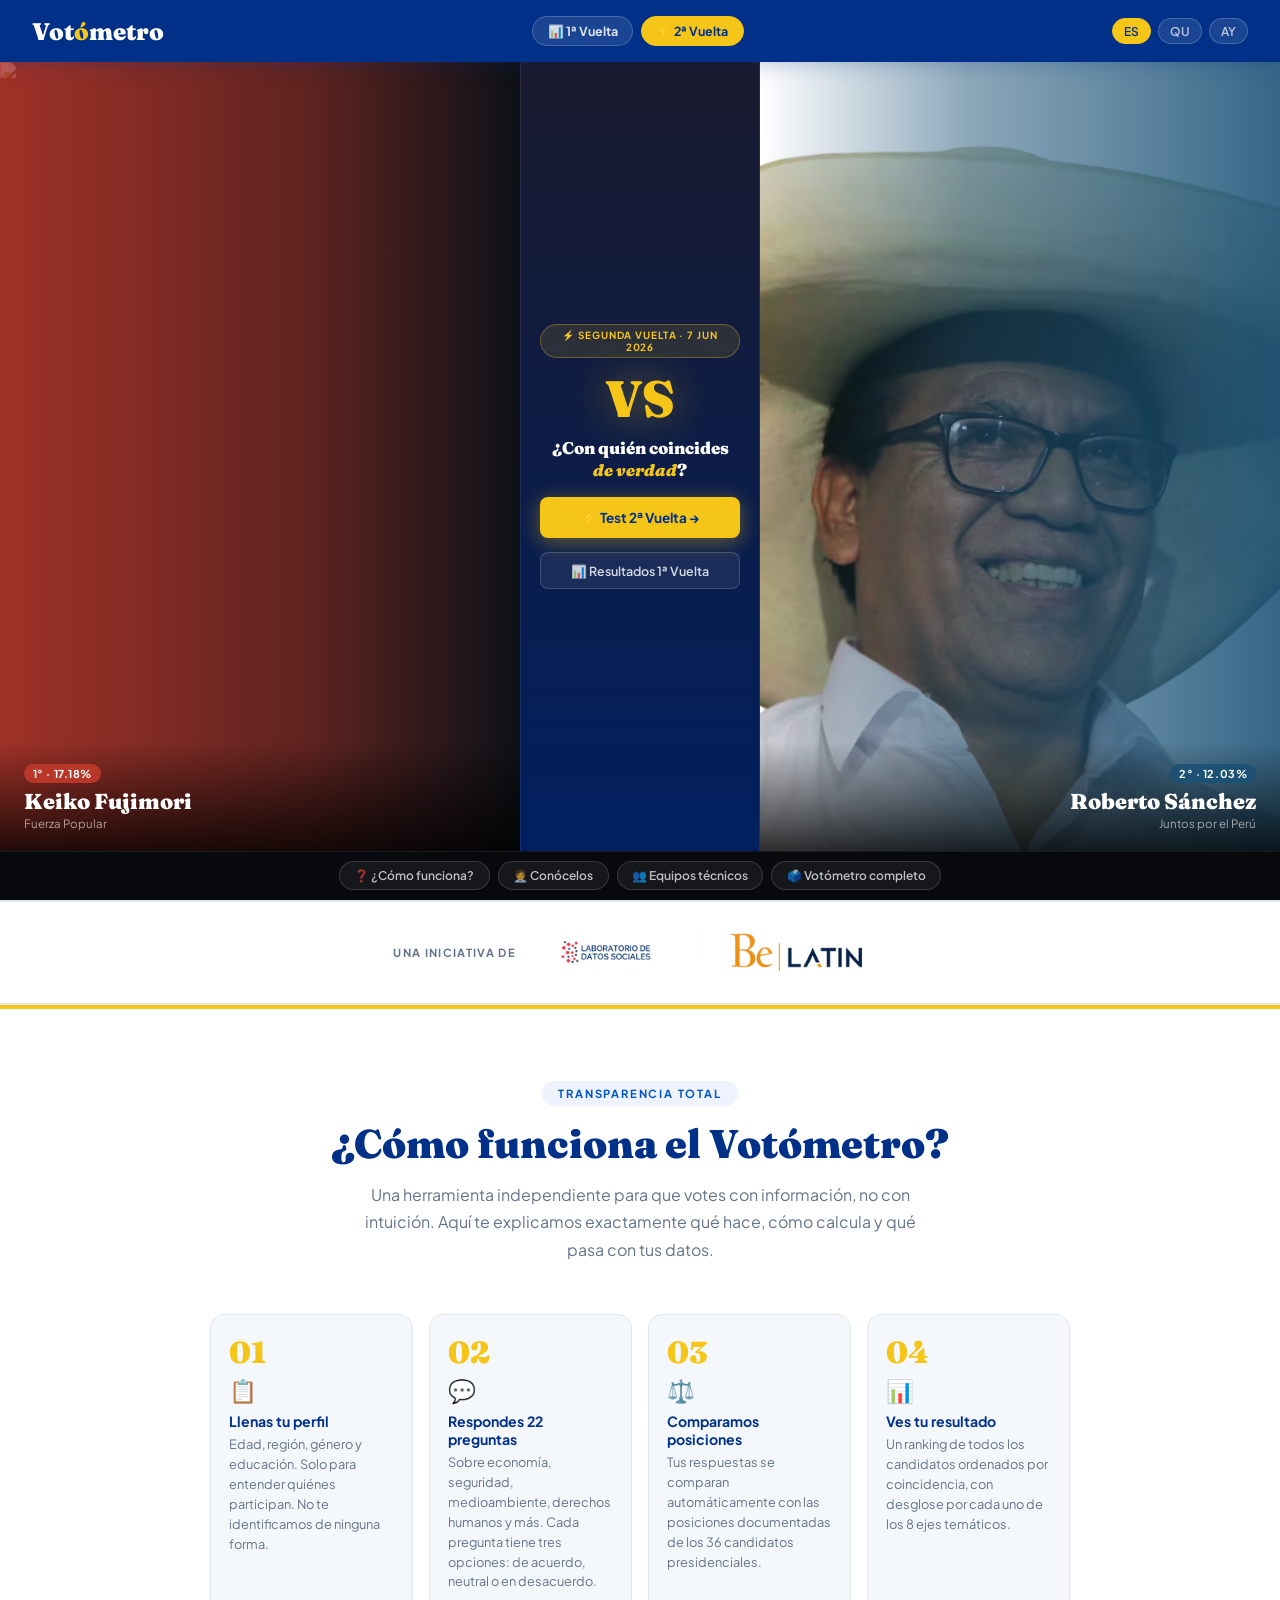
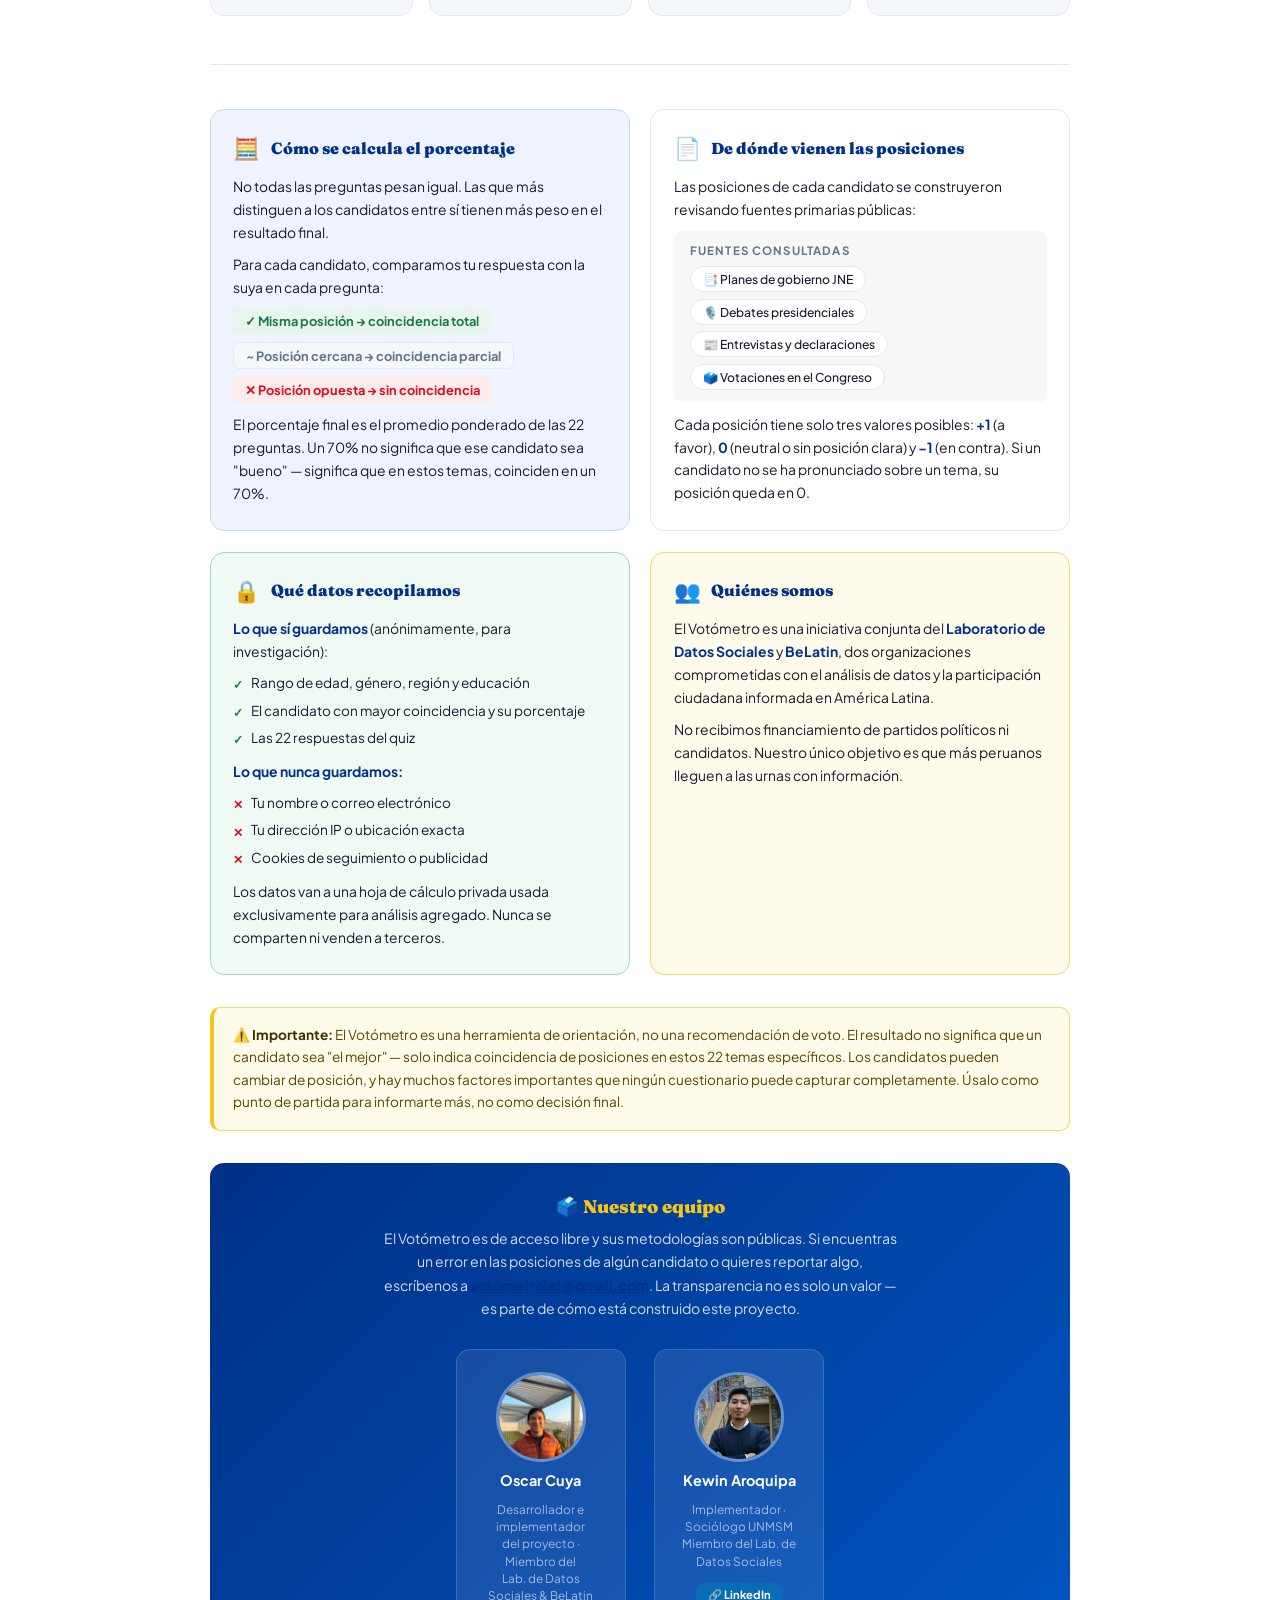
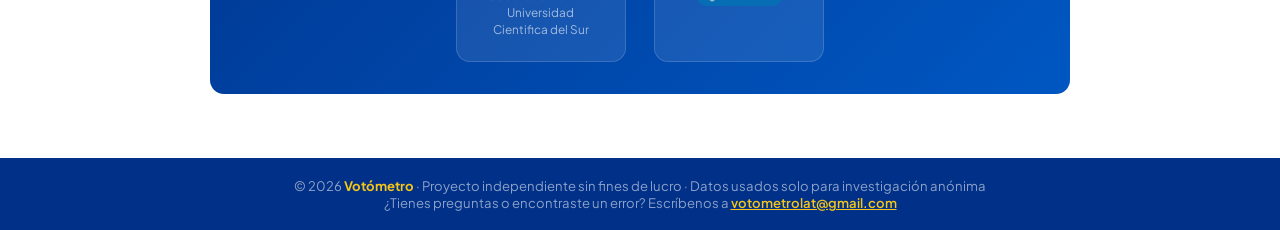
==== commit 7af2555e: "Add files via upload" ====
--- a/index.html
+++ b/index.html
@@ -60,6 +60,10 @@
   opacity: 0; visibility: hidden; pointer-events: none;
   transition: opacity 0.32s cubic-bezier(.4,0,.2,1), visibility 0.32s cubic-bezier(.4,0,.2,1);
   width: 100%; min-height: calc(100vh - 62px);
+  height: 0; overflow: hidden;
+}
+.screen.active, .screen.leaving {
+  height: auto; overflow: visible;
 }
 .screen.active {
   opacity: 1; visibility: visible; pointer-events: auto;
@@ -72,16 +76,11 @@
 
 /* ===== 4. HERO ===== */
 #screen-home {
-  background: linear-gradient(135deg, #003087 0%, #0057C2 55%, #003087 100%);
-  min-height: calc(100vh - 62px);
-  display:flex; flex-direction:column; align-items:center; justify-content:center;
-  text-align:center; padding:3rem 1.5rem; position:relative; overflow:hidden;
-}
-#screen-home::before {
-  content:''; position:absolute; inset:0;
-  background: radial-gradient(ellipse at 75% 40%,rgba(245,197,24,0.1) 0%,transparent 55%),
-              radial-gradient(ellipse at 25% 70%,rgba(0,87,194,0.3) 0%,transparent 50%);
-  pointer-events:none;
+  background: #0d1117;
+  height: calc(100vh - 62px);
+  max-height: calc(100vh - 62px);
+  display:flex; flex-direction:column; position:relative; overflow:hidden;
+  padding: 0;
 }
 .hero-badge {
   display:inline-block; background:rgba(245,197,24,0.15); border:1px solid rgba(245,197,24,0.35);
@@ -492,12 +491,360 @@
 .team-role { font-size: 0.74rem; color: rgba(255,255,255,0.6); text-align: center; line-height: 1.45; max-width: 150px; }
 .team-linkedin { display: inline-flex; align-items: center; gap: 0.3rem; margin-top: 0.3rem; background: rgba(0,119,181,0.7); border-radius: 20px; padding: 0.25rem 0.75rem; font-size: 0.7rem; font-weight: 700; color: #fff; text-decoration: none; transition: background 0.2s; }
 .team-linkedin:hover { background: rgba(0,119,181,1); }
+/* ===== 16. NAV LINKS ===== */
+.nav-links { display:flex; gap:0.5rem; align-items:center; }
+.nav-link { background:rgba(255,255,255,0.1); border:1px solid rgba(255,255,255,0.2); color:rgba(255,255,255,0.85); padding:0.35rem 0.9rem; border-radius:20px; font-size:0.78rem; font-weight:700; cursor:pointer; transition:all 0.2s; font-family:'Plus Jakarta Sans',sans-serif; }
+.nav-link:hover { background:rgba(255,255,255,0.2); color:#fff; }
+.nav-link-highlight { background:var(--amarillo); color:var(--azul); border-color:var(--amarillo); }
+.nav-link-highlight:hover { background:#e0b200; border-color:#e0b200; color:var(--azul); }
+@media(max-width:620px){ .nav-links { display:none; } }
+/* ===== 17. PRIMERA VUELTA ===== */
+#screen-primera-vuelta { background:var(--gris-fondo); }
+.pv-screen { max-width:800px; margin:0 auto; padding:2rem 1.5rem; }
+.pv-hero { background:linear-gradient(135deg,#1a1a2e 0%,#003087 100%); border-radius:16px; padding:2rem; text-align:center; color:#fff; margin-bottom:1.8rem; }
+.pv-hero-title { font-family:'Fraunces',serif; font-size:1.8rem; font-weight:900; margin-bottom:0.4rem; }
+.pv-hero-sub { color:rgba(255,255,255,0.72); font-size:0.9rem; }
+.pv-tabs { display:flex; gap:0.5rem; margin-bottom:1.5rem; flex-wrap:wrap; }
+.pv-tab { padding:0.55rem 1.1rem; border-radius:8px; border:2px solid var(--gris-borde); background:var(--blanco); font-weight:600; font-size:0.86rem; cursor:pointer; font-family:'Plus Jakarta Sans',sans-serif; transition:all 0.2s; color:var(--gris-texto); }
+.pv-tab.active { border-color:var(--azul); background:var(--azul); color:#fff; }
+.pv-panel { display:none; }
+.pv-panel.active { display:block; }
+.pv-bar-row { display:flex; align-items:center; gap:0.8rem; padding:0.7rem 0; border-bottom:1px solid var(--gris-borde); }
+.pv-bar-row:last-child { border-bottom:none; }
+.pv-rank { font-family:'Fraunces',serif; font-weight:900; font-size:1rem; width:22px; text-align:center; color:var(--gris-texto); flex-shrink:0; }
+.pv-rank-1 { color:var(--amarillo); }
+.pv-rank-2 { color:#94a3b8; }
+.pv-cand-name { width:170px; flex-shrink:0; font-weight:600; font-size:0.83rem; color:var(--negro); line-height:1.3; }
+.pv-bar-wrap { flex:1; }
+.pv-bar-bg { height:10px; background:var(--gris-borde); border-radius:5px; overflow:hidden; }
+.pv-bar-fill { height:100%; border-radius:5px; transition:width 1s ease; width:0%; }
+.pv-bar-fill.onpe  { background:linear-gradient(90deg,var(--azul),var(--azul-medio)); }
+.pv-bar-fill.quiz  { background:linear-gradient(90deg,#1a7a4a,#27b06c); }
+.pv-bar-fill.keiko { background:linear-gradient(90deg,#c0392b,#e74c3c); }
+.pv-bar-fill.roberto { background:linear-gradient(90deg,#1a5276,#2980b9); }
+.pv-pct { font-family:'Fraunces',serif; font-weight:900; font-size:0.92rem; width:50px; text-align:right; color:var(--negro); flex-shrink:0; }
+.pv-card { background:var(--blanco); border-radius:14px; padding:1.5rem; box-shadow:0 2px 16px rgba(0,48,135,0.07); border:1px solid var(--gris-borde); }
+.pv-section-title { font-family:'Fraunces',serif; font-size:1.1rem; font-weight:900; color:var(--azul); margin-bottom:1.2rem; }
+.pv-loading { text-align:center; padding:2rem 1rem; color:var(--gris-texto); font-size:0.88rem; line-height:1.7; }
+.pv-stat-grid { display:grid; grid-template-columns:repeat(3,1fr); gap:1rem; margin-bottom:1.5rem; }
+.pv-stat-box { background:var(--blanco); border:1px solid var(--gris-borde); border-radius:10px; padding:1rem; text-align:center; box-shadow:0 1px 6px rgba(0,48,135,0.05); }
+.pv-stat-n { font-family:'Fraunces',serif; font-size:1.7rem; font-weight:900; color:var(--azul); }
+.pv-stat-l { font-size:0.73rem; color:var(--gris-texto); margin-top:0.2rem; }
+.pv-compare-row { display:flex; align-items:flex-start; gap:0.8rem; margin-bottom:0.9rem; }
+.pv-compare-label { font-size:0.83rem; font-weight:600; color:var(--negro); width:155px; flex-shrink:0; line-height:1.3; }
+.pv-compare-bars { flex:1; display:flex; flex-direction:column; gap:5px; }
+.pv-cbar-item { display:flex; align-items:center; gap:0.5rem; }
+.pv-cbar-bg { width:80px; flex-shrink:0; height:8px; background:var(--gris-borde); border-radius:4px; overflow:hidden; }
+.pv-cbar-fill-onpe { height:100%; border-radius:4px; background:var(--azul); }
+.pv-cbar-fill-quiz { height:100%; border-radius:4px; background:#1a7a4a; }
+.pv-cbar-pct { font-size:0.76rem; font-weight:700; color:var(--negro); }
+.pv-cbar-src { font-size:0.7rem; color:var(--gris-texto); }
+/* ===== 18. SEGUNDA VUELTA ===== */
+#screen-sv-intro.screen { min-height:calc(100vh - 62px); }
+.sv-intro-screen { min-height:calc(100vh - 62px); background:linear-gradient(160deg,#1a1a2e 0%,#003087 50%,#0057C2 100%); display:flex; flex-direction:column; align-items:center; text-align:center; padding:3rem 1.5rem 0; position:relative; overflow:visible; }
+.sv-intro-screen::before { content:''; position:absolute; inset:0; background:radial-gradient(ellipse at 30% 50%,rgba(217,16,35,0.15) 0%,transparent 55%),radial-gradient(ellipse at 70% 50%,rgba(26,82,118,0.25) 0%,transparent 55%); pointer-events:none; }
+.sv-badge { display:inline-block; background:rgba(245,197,24,0.15); border:1px solid rgba(245,197,24,0.4); color:var(--amarillo); font-size:0.72rem; font-weight:700; letter-spacing:0.12em; text-transform:uppercase; padding:0.4rem 1rem; border-radius:20px; margin-bottom:1.8rem; animation:fadeUp 0.6s ease both; }
+.sv-title { font-family:'Fraunces',serif; font-size:clamp(2rem,5vw,3.2rem); font-weight:900; color:#fff; line-height:1.1; margin-bottom:1rem; animation:fadeUp 0.6s ease 0.1s both; }
+.sv-sub { color:rgba(255,255,255,0.75); font-size:1rem; max-width:460px; line-height:1.7; margin:0 auto 2.5rem; animation:fadeUp 0.6s ease 0.2s both; }
+.sv-vs-row { display:flex; align-items:center; gap:2rem; justify-content:center; margin-bottom:2.5rem; animation:fadeUp 0.6s ease 0.25s both; flex-wrap:wrap; }
+.sv-candidate-card { background:rgba(255,255,255,0.08); border:1px solid rgba(255,255,255,0.15); border-radius:16px; padding:1.2rem 1.5rem; text-align:center; min-width:130px; backdrop-filter:blur(8px); }
+.sv-candidate-card.keiko { border-color:rgba(217,16,35,0.5); background:rgba(217,16,35,0.1); }
+.sv-candidate-card.roberto { border-color:rgba(41,128,185,0.5); background:rgba(41,128,185,0.1); }
+.sv-cand-photo { width:72px; height:72px; border-radius:50%; object-fit:cover; object-position:top; margin:0 auto 0.7rem; border:2px solid rgba(255,255,255,0.3); display:block; }
+.sv-cand-name { font-weight:700; font-size:0.95rem; color:#fff; margin-bottom:0.2rem; line-height:1.2; }
+.sv-cand-party { font-size:0.75rem; color:rgba(255,255,255,0.6); }
+.sv-vs-sep { font-family:'Fraunces',serif; font-size:2rem; font-weight:900; color:var(--amarillo); }
+.btn-sv-start { background:var(--amarillo); color:var(--azul); border:none; padding:1rem 2.5rem; border-radius:8px; font-weight:700; font-size:1.05rem; cursor:pointer; font-family:'Plus Jakarta Sans',sans-serif; box-shadow:0 4px 24px rgba(245,197,24,0.4); transition:transform 0.2s,box-shadow 0.2s; animation:fadeUp 0.6s ease 0.35s both; display:inline-block; }
+.btn-sv-start:hover { transform:translateY(-2px); box-shadow:0 8px 30px rgba(245,197,24,0.5); }
+#screen-sv-quiz { background:var(--gris-fondo); }
+.sv-quiz-screen { max-width:640px; margin:0 auto; padding:2rem 1.5rem; }
+.sv-quiz-header { display:flex; align-items:center; gap:1rem; margin-bottom:1rem; }
+.sv-mini-bar { flex:1; height:6px; background:var(--gris-borde); border-radius:3px; overflow:hidden; }
+.sv-mini-fill { height:100%; border-radius:3px; background:linear-gradient(90deg,#e74c3c,#2980b9); transition:width 0.4s ease; }
+.sv-counter-txt { font-size:0.82rem; color:var(--gris-texto); white-space:nowrap; font-weight:600; }
+.sv-split-outer { margin-bottom:1.2rem; }
+.sv-split-bar { display:flex; height:7px; border-radius:4px; overflow:hidden; margin-bottom:0.35rem; }
+.sv-split-k { background:#e74c3c; transition:width 0.4s ease; }
+.sv-split-r { background:#2980b9; transition:width 0.4s ease; }
+.sv-names-row { display:flex; justify-content:space-between; font-size:0.74rem; font-weight:700; }
+.sv-names-row .sv-n-k { color:#e74c3c; }
+.sv-names-row .sv-n-r { color:#2980b9; }
+#screen-sv-result { background:var(--gris-fondo); }
+.sv-result-screen { max-width:680px; margin:0 auto; padding:2rem 1.5rem; }
+.sv-result-hero { background:linear-gradient(135deg,var(--azul) 0%,var(--azul-medio) 100%); border-radius:16px; padding:2rem; text-align:center; color:#fff; margin-bottom:1.5rem; }
+.sv-result-title { font-family:'Fraunces',serif; font-size:1.5rem; font-weight:900; margin-bottom:0.4rem; }
+.sv-winner-card { background:var(--blanco); border-radius:16px; padding:1.8rem; box-shadow:0 4px 30px rgba(0,48,135,0.1); border:2px solid var(--azul); margin-bottom:1.5rem; text-align:center; }
+.sv-winner-photo { width:90px; height:90px; border-radius:50%; object-fit:cover; object-position:top; margin:0 auto 1rem; border:3px solid var(--azul-suave); display:block; }
+.sv-winner-name { font-weight:700; font-size:1.2rem; color:var(--negro); margin-bottom:0.2rem; }
+.sv-winner-party { font-size:0.85rem; color:var(--gris-texto); margin-bottom:1rem; }
+.sv-winner-pct { font-family:'Fraunces',serif; font-size:3rem; font-weight:900; color:var(--azul); }
+.sv-winner-label { font-size:0.78rem; color:var(--gris-texto); }
+.sv-both-row { display:grid; grid-template-columns:1fr 1fr; gap:1rem; margin-bottom:1.5rem; }
+.sv-both-card { background:var(--blanco); border-radius:12px; padding:1.2rem; border:1px solid var(--gris-borde); text-align:center; }
+.sv-both-card.winner { border-color:var(--azul); box-shadow:0 2px 12px rgba(0,48,135,0.12); }
+.sv-both-pct { font-family:'Fraunces',serif; font-size:2rem; font-weight:900; margin:0.3rem 0; }
+.sv-both-pct.k { color:#e74c3c; }
+.sv-both-pct.r { color:#2980b9; }
+.sv-both-name { font-size:0.82rem; font-weight:600; color:var(--negro); }
+.sv-axis-block { background:var(--blanco); border-radius:14px; padding:1.5rem; border:1px solid var(--gris-borde); margin-bottom:1.5rem; }
+.sv-axis-title { font-family:'Fraunces',serif; font-size:1rem; font-weight:900; color:var(--azul); margin-bottom:1rem; }
+.sv-axis-row { display:flex; align-items:center; gap:0.7rem; margin-bottom:0.7rem; flex-wrap:wrap; }
+.sv-axis-lbl { font-size:0.8rem; width:140px; flex-shrink:0; color:var(--negro); }
+.sv-axis-bars { flex:1; display:flex; flex-direction:column; gap:4px; min-width:160px; }
+.sv-bitem { display:flex; align-items:center; gap:0.4rem; }
+.sv-bbg { width:80px; flex-shrink:0; height:7px; background:var(--gris-borde); border-radius:4px; overflow:hidden; }
+.sv-bfill-k { height:100%; border-radius:4px; background:#e74c3c; }
+.sv-bfill-r { height:100%; border-radius:4px; background:#2980b9; }
+.sv-bpct { font-size:0.74rem; font-weight:700; width:30px; }
+.sv-blbl { font-size:0.68rem; color:var(--gris-texto); }
+@media(max-width:480px){ .pv-cand-name { width:120px; } .pv-stat-n { font-size:1.4rem; } .sv-axis-bars { min-width:130px; } }
+
+/* Roberto photo framing — white bg image, face is in lower 55% */
+.home-r .home-side-img { object-position: center 58%; }
+.roberto-photo { object-position: center 58% !important; }
+
+/* ===== SV PERFIL SCREEN ===== */
+.sv-perfil-screen {
+  background: linear-gradient(160deg,#1a1a2e 0%,#003087 50%,#0057C2 100%);
+  display:flex; flex-direction:column; align-items:center;
+  padding: 2.5rem 1.2rem 3rem; position:relative;
+}
+.sv-perfil-screen::before {
+  content:''; position:absolute; inset:0;
+  background: radial-gradient(ellipse at 30% 50%,rgba(217,16,35,0.12) 0%,transparent 55%),
+              radial-gradient(ellipse at 70% 50%,rgba(26,82,118,0.2) 0%,transparent 55%);
+  pointer-events:none;
+}
+.sv-perfil-wrap { width:100%; max-width:520px; position:relative; z-index:1; text-align:center; }
+.sv-perfil-wrap .form-card { text-align:left; margin-top:1.2rem; }
+
+/* ===== HOME DUEL LAYOUT ===== */
+.home-duel {
+  flex: 1;
+  display: grid;
+  grid-template-columns: 1fr 240px 1fr;
+  height: 0;
+}
+.home-side { position: relative; overflow: hidden; }
+.home-side-img {
+  position: absolute; inset: 0; width: 100%; height: 100%;
+  object-fit: cover; object-position: top center;
+}
+.home-side-grad { position: absolute; inset: 0; }
+.home-k .home-side-grad {
+  background: linear-gradient(to right, rgba(192,57,43,0.82) 0%, rgba(192,57,43,0.45) 60%, transparent 100%);
+}
+.home-r .home-side-grad {
+  background: linear-gradient(to left, rgba(26,82,118,0.88) 0%, rgba(26,82,118,0.5) 60%, transparent 100%);
+}
+.home-side-bottom {
+  position: absolute; bottom: 0; left: 0; right: 0;
+  padding: 1.2rem 1.5rem;
+  background: linear-gradient(to top, rgba(0,0,0,0.78) 0%, transparent 100%);
+}
+.home-k .home-side-bottom { text-align: left; }
+.home-r .home-side-bottom { text-align: right; }
+.home-pct-badge {
+  display: inline-block; font-size: 0.68rem; font-weight: 700; letter-spacing: 0.05em;
+  padding: 0.2rem 0.55rem; border-radius: 20px; margin-bottom: 0.35rem;
+}
+.home-pct-badge.k { background: rgba(192,57,43,0.9); color: #fff; }
+.home-pct-badge.r { background: rgba(26,82,118,0.9); color: #fff; }
+.home-cand-nm {
+  color: #fff; font-family: 'Fraunces', serif;
+  font-size: clamp(0.9rem, 1.8vw, 1.35rem); font-weight: 900; line-height: 1.2;
+}
+.home-cand-pt { color: rgba(255,255,255,0.6); font-size: 0.72rem; margin-top: 0.1rem; }
+.home-center-col {
+  background: linear-gradient(180deg, #1a1a2e 0%, #002060 100%);
+  display: flex; flex-direction: column; align-items: center; justify-content: center;
+  padding: 2rem 1.2rem; gap: 0.9rem; z-index: 2;
+  border-left: 1px solid rgba(255,255,255,0.07);
+  border-right: 1px solid rgba(255,255,255,0.07);
+}
+.home-center-badge {
+  background: rgba(245,197,24,0.12); border: 1px solid rgba(245,197,24,0.3);
+  color: var(--amarillo); font-size: 0.62rem; font-weight: 700; letter-spacing: 0.09em;
+  text-transform: uppercase; padding: 0.28rem 0.75rem; border-radius: 20px; text-align: center;
+}
+.home-vs-big {
+  font-family: 'Fraunces', serif; font-size: 3.2rem; font-weight: 900;
+  color: var(--amarillo); line-height: 1; text-shadow: 0 0 40px rgba(245,197,24,0.5);
+}
+.home-cta-title {
+  font-family: 'Fraunces', serif; font-size: 1.05rem; font-weight: 900;
+  color: #fff; line-height: 1.3; text-align: center; margin: 0;
+}
+.home-cta-title em { font-style: italic; color: var(--amarillo); }
+.btn-duel-primary {
+  width: 100%; background: var(--amarillo); color: var(--azul); border: none;
+  padding: 0.75rem 1rem; border-radius: 8px; font-weight: 700; font-size: 0.85rem;
+  cursor: pointer; font-family: 'Plus Jakarta Sans', sans-serif;
+  box-shadow: 0 4px 20px rgba(245,197,24,0.4); transition: transform 0.2s, box-shadow 0.2s;
+}
+.btn-duel-primary:hover { transform: translateY(-2px); box-shadow: 0 8px 28px rgba(245,197,24,0.55); }
+.btn-duel-sec {
+  width: 100%; background: rgba(255,255,255,0.07); color: rgba(255,255,255,0.82);
+  border: 1px solid rgba(255,255,255,0.16); padding: 0.6rem 1rem; border-radius: 8px;
+  font-weight: 600; font-size: 0.78rem; cursor: pointer;
+  font-family: 'Plus Jakarta Sans', sans-serif; transition: all 0.2s;
+}
+.btn-duel-sec:hover { background: rgba(255,255,255,0.13); border-color: rgba(255,255,255,0.35); }
+.home-mini-count { color: rgba(255,255,255,0.38); font-size: 0.65rem; text-align: center; }
+.home-mini-count strong { color: rgba(255,255,255,0.65); }
+.home-bottom-bar {
+  background: rgba(0,0,0,0.45); border-top: 1px solid rgba(255,255,255,0.07);
+  display: flex; justify-content: center; gap: 0.5rem; padding: 0.6rem 1rem;
+  flex-wrap: wrap; flex-shrink: 0;
+}
+.btn-home-nav {
+  background: rgba(255,255,255,0.06); border: 1px solid rgba(255,255,255,0.14);
+  color: rgba(255,255,255,0.72); padding: 0.38rem 0.9rem; border-radius: 20px;
+  font-size: 0.75rem; font-weight: 600; cursor: pointer;
+  font-family: 'Plus Jakarta Sans', sans-serif; transition: all 0.2s;
+}
+.btn-home-nav:hover { background: rgba(255,255,255,0.12); color: #fff; }
+
+/* ===== SCREEN CONÓCELOS ===== */
+#screen-conocelos { background: #0d1117; overflow-y: auto; }
+.cn-wrap { max-width: 860px; margin: 0 auto; padding: 0 1.2rem 3rem; }
+.cn-header {
+  background: linear-gradient(160deg,#1a1a2e 0%,#002060 60%,#003087 100%);
+  padding: 2rem 1.5rem 1.8rem; text-align: center; margin: 0 -1.2rem 2rem;
+  border-bottom: 1px solid rgba(255,255,255,0.07);
+}
+.cn-badge {
+  display: inline-block; background: rgba(245,197,24,0.12); border: 1px solid rgba(245,197,24,0.3);
+  color: var(--amarillo); font-size: 0.65rem; font-weight: 700; letter-spacing: 0.09em;
+  text-transform: uppercase; padding: 0.25rem 0.75rem; border-radius: 20px; margin-bottom: 0.9rem;
+}
+.cn-title {
+  font-family: 'Fraunces', serif; font-size: clamp(1.6rem,4vw,2.4rem); font-weight: 900;
+  color: #fff; line-height: 1.1; margin-bottom: 0.5rem;
+}
+.cn-sub { color: rgba(255,255,255,0.5); font-size: 0.88rem; line-height: 1.55; }
+.cn-grid {
+  display: grid; grid-template-columns: 1fr 1fr; gap: 1.2rem;
+}
+@media(max-width:620px) { .cn-grid { grid-template-columns: 1fr; } }
+.cn-card {
+  background: rgba(255,255,255,0.04); border: 1px solid rgba(255,255,255,0.1);
+  border-radius: 14px; overflow: hidden;
+}
+.cn-k { border-color: rgba(192,57,43,0.35); }
+.cn-r { border-color: rgba(26,82,118,0.35); }
+.cn-card-head {
+  display: flex; align-items: center; gap: 1rem; padding: 1.1rem 1.2rem 1rem;
+  border-bottom: 1px solid rgba(255,255,255,0.07);
+}
+.cn-photo {
+  width: 60px; height: 60px; border-radius: 50%; object-fit: cover;
+  object-position: top center; flex-shrink: 0; border: 2px solid rgba(255,255,255,0.2);
+}
+.cn-photo-r { object-position: center 58%; }
+.cn-k .cn-photo { border-color: rgba(192,57,43,0.6); }
+.cn-r .cn-photo { border-color: rgba(26,82,118,0.6); }
+.cn-name { font-family: 'Fraunces', serif; font-size: 1rem; font-weight: 900; color: #fff; }
+.cn-party { font-size: 0.7rem; color: rgba(255,255,255,0.5); margin-top: 0.1rem; }
+.cn-tag {
+  display: inline-block; font-size: 0.6rem; font-weight: 700; letter-spacing: 0.06em;
+  text-transform: uppercase; padding: 0.15rem 0.45rem; border-radius: 8px; margin-top: 0.35rem;
+}
+.cn-tag-k { background: rgba(192,57,43,0.25); color: #e74c3c; }
+.cn-tag-r { background: rgba(26,82,118,0.25); color: #3498db; }
+.cn-body { padding: 1rem 1.2rem 1.4rem; }
+.cn-section-lbl {
+  font-size: 0.6rem; font-weight: 700; letter-spacing: 0.1em; text-transform: uppercase;
+  color: rgba(255,255,255,0.32); margin-bottom: 0.5rem; margin-top: 1.1rem;
+}
+.cn-section-lbl:first-child { margin-top: 0; }
+.cn-bio { font-size: 0.8rem; color: rgba(255,255,255,0.68); line-height: 1.6; }
+/* VP formula */
+.cn-vp-row { display: grid; grid-template-columns: 1fr 1fr; gap: 0.75rem; }
+.cn-vp-item {
+  background: rgba(255,255,255,0.04); border: 1px solid rgba(255,255,255,0.08);
+  border-radius: 10px; padding: 0.75rem 0.6rem; text-align: center;
+}
+.cn-vp-photo {
+  width: 52px; height: 52px; border-radius: 50%; object-fit: cover; object-position: top center;
+  border: 2px solid rgba(255,255,255,0.18); display: block; margin: 0 auto 0.5rem;
+}
+.cn-vp-name { font-size: 0.72rem; font-weight: 600; color: rgba(255,255,255,0.85); line-height: 1.3; }
+.cn-vp-role { font-size: 0.6rem; color: rgba(255,255,255,0.4); margin-top: 0.2rem; font-weight: 500; }
+.cn-vp-detail { font-size: 0.58rem; color: rgba(255,255,255,0.35); margin-top: 0.15rem; line-height: 1.3; }
+/* Timeline */
+.cn-timeline { display: flex; flex-direction: column; gap: 0.5rem; }
+.cn-tl-item { display: flex; gap: 0.65rem; align-items: flex-start; }
+.cn-tl-yr {
+  font-size: 0.65rem; font-weight: 700; color: rgba(255,255,255,0.32);
+  width: 34px; flex-shrink: 0; padding-top: 0.12rem;
+}
+.cn-tl-txt { font-size: 0.78rem; color: rgba(255,255,255,0.62); line-height: 1.45; }
+/* Footer */
+.cn-note {
+  text-align: center; font-size: 0.7rem; color: rgba(255,255,255,0.3);
+  margin: 2rem auto 0; max-width: 560px; line-height: 1.6;
+}
+.cn-note strong { color: rgba(255,255,255,0.48); }
+.cn-actions {
+  display: flex; justify-content: center; gap: 0.8rem; margin-top: 1.5rem; flex-wrap: wrap;
+}
+@media (max-width: 680px) {
+  .home-duel { grid-template-columns: 1fr 190px 1fr; }
+  .home-center-col { padding: 1.2rem 0.7rem; gap: 0.65rem; }
+  .home-vs-big { font-size: 2.4rem; }
+  .home-cta-title { font-size: 0.88rem; }
+}
+@media (max-width: 440px) {
+  .home-duel { grid-template-columns: 1fr 155px 1fr; }
+  .home-side-bottom { padding: 0.7rem; }
+  .home-cand-nm { font-size: 0.78rem; }
+  .home-vs-big { font-size: 1.9rem; }
+  .btn-duel-primary, .btn-duel-sec { font-size: 0.72rem; padding: 0.55rem 0.6rem; }
+}
+
+/* ===== TEAM CARDS (sv-intro) ===== */
+.sv-teams-wrap {
+  width: 100%; max-width: 860px; padding: 2.5rem 1.5rem 3rem;
+}
+.sv-teams-title {
+  font-family: 'Fraunces', serif; font-size: 1.35rem; font-weight: 900;
+  color: #fff; text-align: center; margin-bottom: 0.4rem;
+}
+.sv-teams-sub {
+  color: rgba(255,255,255,0.5); font-size: 0.82rem; text-align: center; margin-bottom: 2rem;
+}
+.sv-teams-cols { display: grid; grid-template-columns: 1fr 1fr; gap: 1.5rem; }
+.sv-team-block h3 {
+  font-size: 0.72rem; font-weight: 700; letter-spacing: 0.12em; text-transform: uppercase;
+  margin-bottom: 0.8rem; padding-bottom: 0.45rem;
+}
+.sv-team-block.keiko h3 { color: #e74c3c; border-bottom: 2px solid rgba(231,76,60,0.35); }
+.sv-team-block.roberto h3 { color: #3498db; border-bottom: 2px solid rgba(52,152,219,0.35); }
+.sv-mcard {
+  background: rgba(255,255,255,0.05); border: 1px solid rgba(255,255,255,0.09);
+  border-radius: 10px; padding: 0.85rem 1rem; margin-bottom: 0.55rem;
+  transition: background 0.2s;
+}
+.sv-mcard:hover { background: rgba(255,255,255,0.09); }
+.sv-mcard-name { font-weight: 700; font-size: 0.86rem; color: #fff; margin-bottom: 0.12rem; }
+.sv-mcard-role {
+  font-size: 0.67rem; font-weight: 700; letter-spacing: 0.06em; text-transform: uppercase; margin-bottom: 0.35rem;
+}
+.sv-team-block.keiko .sv-mcard-role { color: rgba(231,76,60,0.82); }
+.sv-team-block.roberto .sv-mcard-role { color: rgba(52,152,219,0.82); }
+.sv-mcard-bio { font-size: 0.76rem; color: rgba(255,255,255,0.5); line-height: 1.45; }
+@media (max-width: 620px) { .sv-teams-cols { grid-template-columns: 1fr; } }
 </style>
 </head>
 <body>
 
 <nav>
   <div class="logo" onclick="goHome()" title="Volver al inicio">Vot<span>ó</span>metro</div>
+  <div class="nav-links">
+    <button class="nav-link" onclick="goToPrimeraVuelta()">📊 1ª Vuelta</button>
+    <button class="nav-link nav-link-highlight" onclick="showScreen('screen-sv-intro')">⚡ 2ª Vuelta</button>
+  </div>
   <div class="lang-switcher">
     <button class="lang-btn active" onclick="setLang('es')">ES</button>
     <button class="lang-btn" onclick="setLang('qu')">QU</button>
@@ -508,17 +855,151 @@
 <div id="app-root">
 
 <div id="screen-home" class="screen active">
-  <div class="hero-badge">🗳️ <span data-t="badge">Elecciones Perú 2026</span></div>
-  <h1 class="hero-title" data-t="heroTitle">Descubre con quién<br>coincides <em>de verdad</em></h1>
-  <p class="hero-sub" data-t="heroSub">Responde 22 preguntas sobre los temas que más importan y encuentra tu candidato ideal entre los 36 participantes.</p>
-  <div class="hero-btns">
-    <button class="btn-hero" onclick="startQuiz()" data-t="startBtn">Iniciar Votómetro →</button>
-    <button class="btn-hero-sec" onclick="scrollInfo()" data-t="howBtn">¿Cómo funciona?</button>
+  <div class="home-duel">
+    <div class="home-side home-k">
+      <img class="home-side-img" src="https://mpesije.jne.gob.pe/apidocs/251cd1c0-acc7-4338-bd8a-439ccb9238d0.jpeg" alt="Keiko Fujimori">
+      <div class="home-side-grad"></div>
+      <div class="home-side-bottom">
+        <div class="home-pct-badge k">1° · 17.18%</div>
+        <div class="home-cand-nm">Keiko Fujimori</div>
+        <div class="home-cand-pt">Fuerza Popular</div>
+      </div>
+    </div>
+    <div class="home-center-col">
+      <div class="home-center-badge">⚡ Segunda Vuelta · 7 jun 2026</div>
+      <div class="home-vs-big">VS</div>
+      <h1 class="home-cta-title">¿Con quién coincides <em>de verdad</em>?</h1>
+      <button class="btn-duel-primary" onclick="startSvQuiz()">⚡ Test 2ª Vuelta →</button>
+      <button class="btn-duel-sec" onclick="goToPrimeraVuelta()">📊 Resultados 1ª Vuelta</button>
+    </div>
+    <div class="home-side home-r">
+      <img class="home-side-img" src="[data-uri]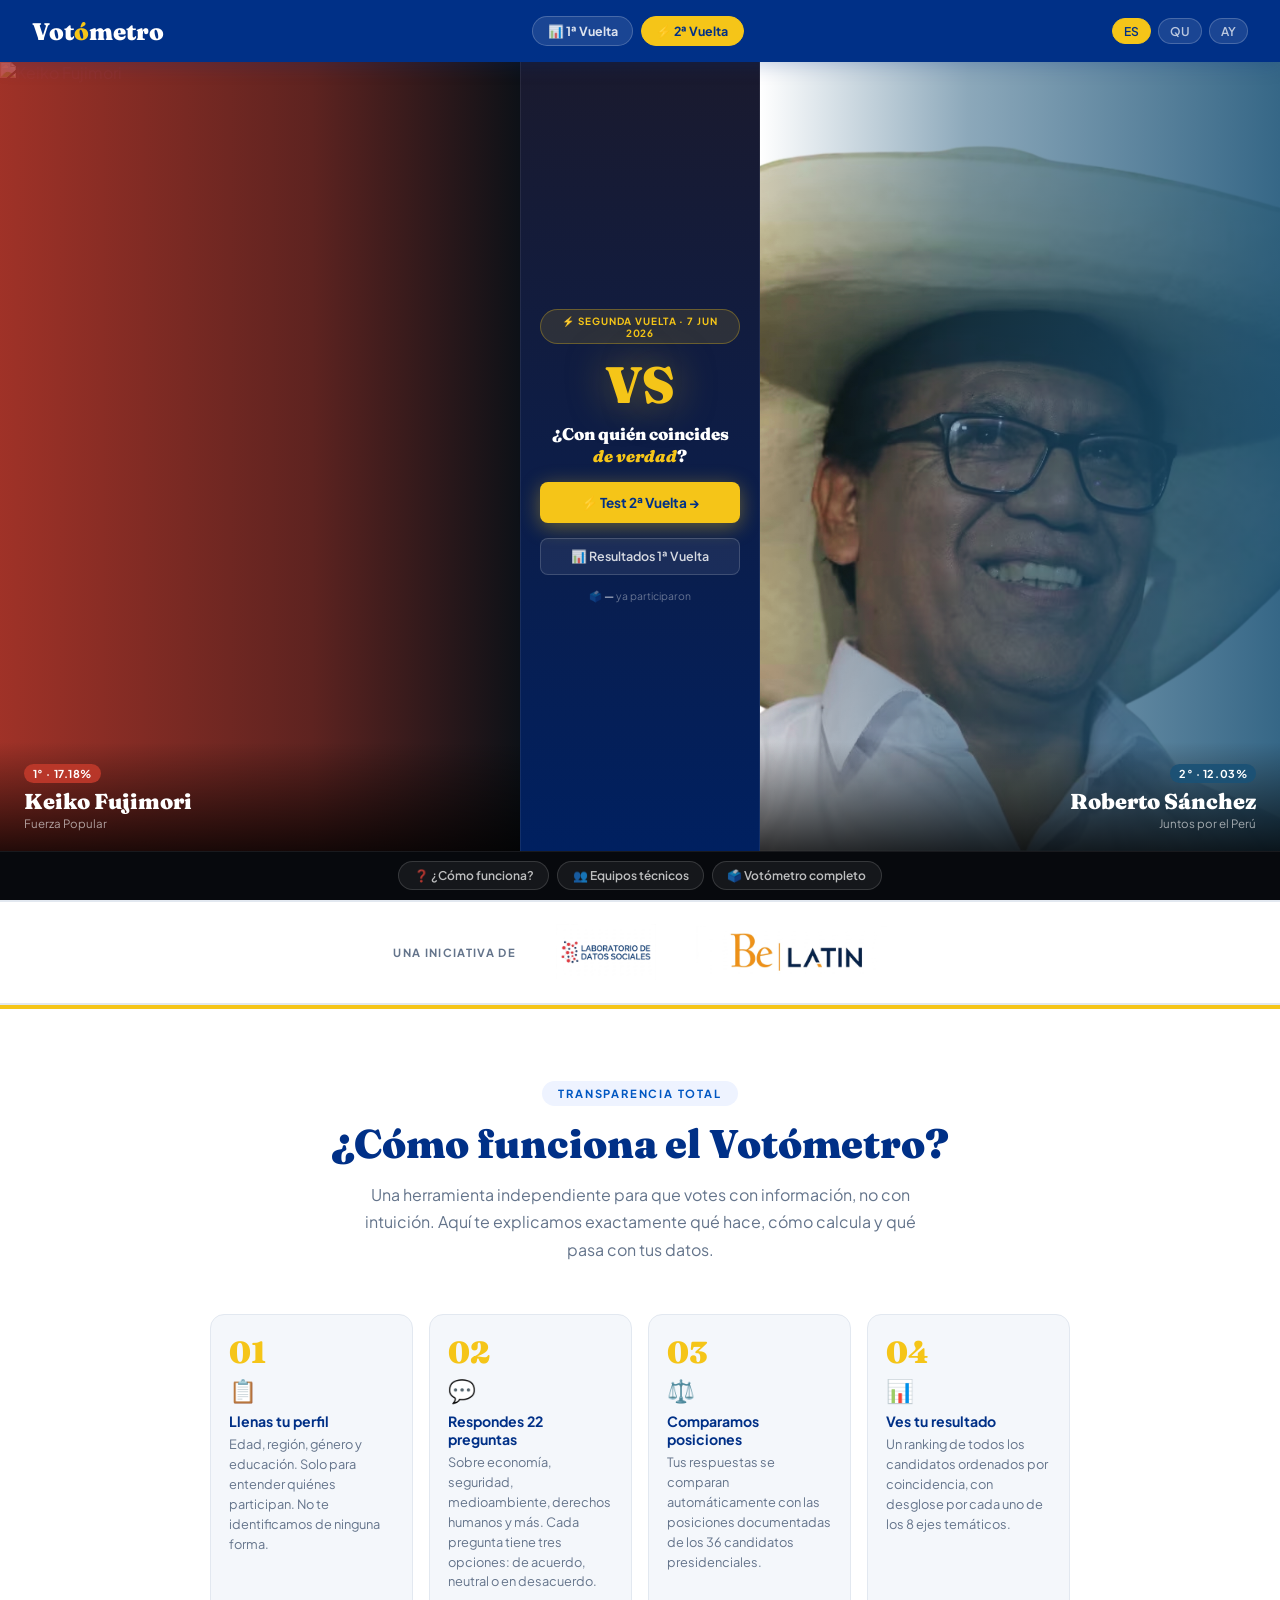
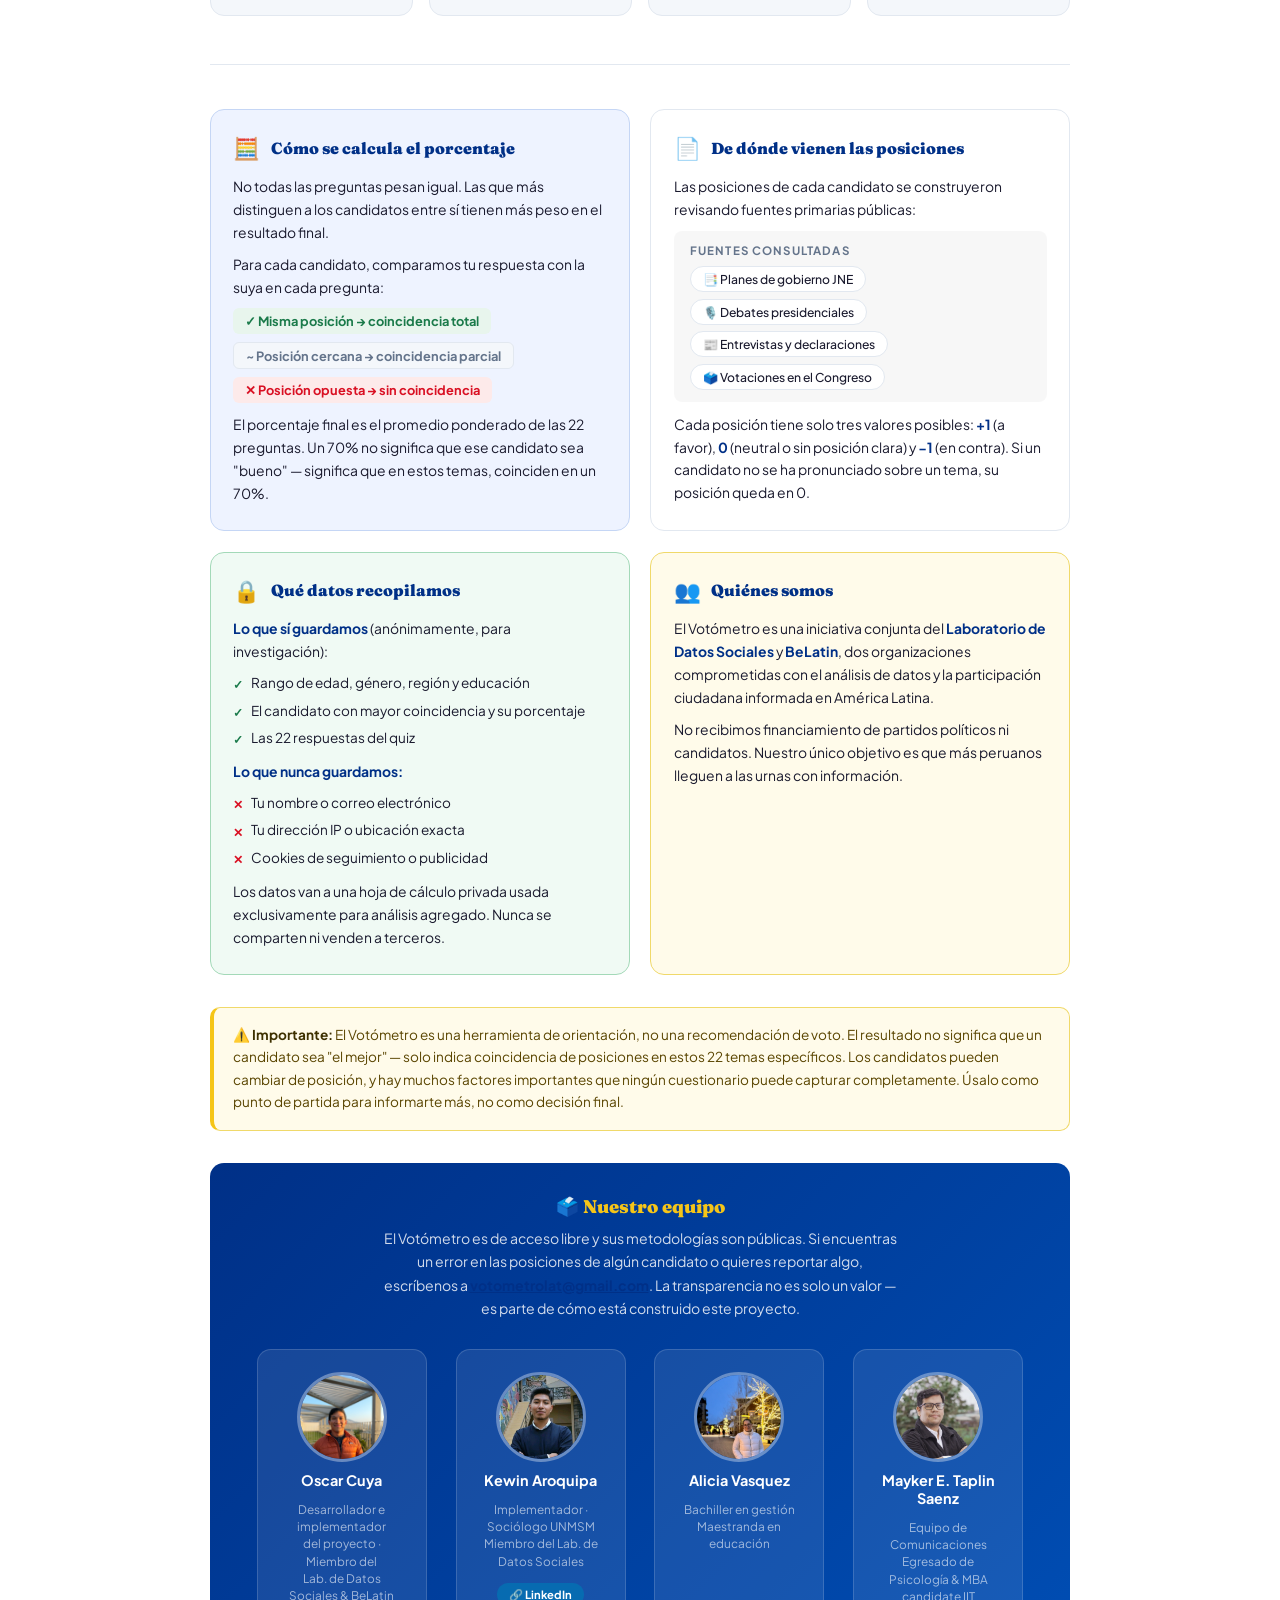
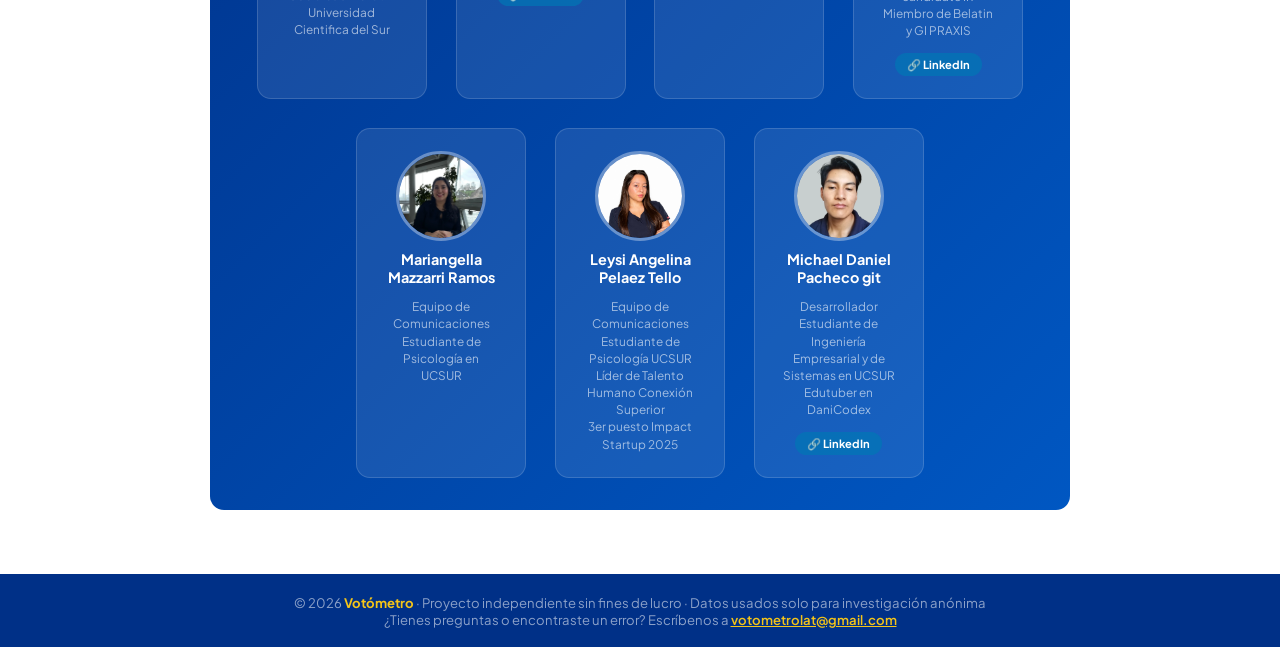
==== commit 60423ea6: "se agrego el equipo de integrantes" ====
--- a/index.html
+++ b/index.html
@@ -704,91 +704,6 @@
   font-family: 'Plus Jakarta Sans', sans-serif; transition: all 0.2s;
 }
 .btn-home-nav:hover { background: rgba(255,255,255,0.12); color: #fff; }
-
-/* ===== SCREEN CONÓCELOS ===== */
-#screen-conocelos { background: #0d1117; overflow-y: auto; }
-.cn-wrap { max-width: 860px; margin: 0 auto; padding: 0 1.2rem 3rem; }
-.cn-header {
-  background: linear-gradient(160deg,#1a1a2e 0%,#002060 60%,#003087 100%);
-  padding: 2rem 1.5rem 1.8rem; text-align: center; margin: 0 -1.2rem 2rem;
-  border-bottom: 1px solid rgba(255,255,255,0.07);
-}
-.cn-badge {
-  display: inline-block; background: rgba(245,197,24,0.12); border: 1px solid rgba(245,197,24,0.3);
-  color: var(--amarillo); font-size: 0.65rem; font-weight: 700; letter-spacing: 0.09em;
-  text-transform: uppercase; padding: 0.25rem 0.75rem; border-radius: 20px; margin-bottom: 0.9rem;
-}
-.cn-title {
-  font-family: 'Fraunces', serif; font-size: clamp(1.6rem,4vw,2.4rem); font-weight: 900;
-  color: #fff; line-height: 1.1; margin-bottom: 0.5rem;
-}
-.cn-sub { color: rgba(255,255,255,0.5); font-size: 0.88rem; line-height: 1.55; }
-.cn-grid {
-  display: grid; grid-template-columns: 1fr 1fr; gap: 1.2rem;
-}
-@media(max-width:620px) { .cn-grid { grid-template-columns: 1fr; } }
-.cn-card {
-  background: rgba(255,255,255,0.04); border: 1px solid rgba(255,255,255,0.1);
-  border-radius: 14px; overflow: hidden;
-}
-.cn-k { border-color: rgba(192,57,43,0.35); }
-.cn-r { border-color: rgba(26,82,118,0.35); }
-.cn-card-head {
-  display: flex; align-items: center; gap: 1rem; padding: 1.1rem 1.2rem 1rem;
-  border-bottom: 1px solid rgba(255,255,255,0.07);
-}
-.cn-photo {
-  width: 60px; height: 60px; border-radius: 50%; object-fit: cover;
-  object-position: top center; flex-shrink: 0; border: 2px solid rgba(255,255,255,0.2);
-}
-.cn-photo-r { object-position: center 58%; }
-.cn-k .cn-photo { border-color: rgba(192,57,43,0.6); }
-.cn-r .cn-photo { border-color: rgba(26,82,118,0.6); }
-.cn-name { font-family: 'Fraunces', serif; font-size: 1rem; font-weight: 900; color: #fff; }
-.cn-party { font-size: 0.7rem; color: rgba(255,255,255,0.5); margin-top: 0.1rem; }
-.cn-tag {
-  display: inline-block; font-size: 0.6rem; font-weight: 700; letter-spacing: 0.06em;
-  text-transform: uppercase; padding: 0.15rem 0.45rem; border-radius: 8px; margin-top: 0.35rem;
-}
-.cn-tag-k { background: rgba(192,57,43,0.25); color: #e74c3c; }
-.cn-tag-r { background: rgba(26,82,118,0.25); color: #3498db; }
-.cn-body { padding: 1rem 1.2rem 1.4rem; }
-.cn-section-lbl {
-  font-size: 0.6rem; font-weight: 700; letter-spacing: 0.1em; text-transform: uppercase;
-  color: rgba(255,255,255,0.32); margin-bottom: 0.5rem; margin-top: 1.1rem;
-}
-.cn-section-lbl:first-child { margin-top: 0; }
-.cn-bio { font-size: 0.8rem; color: rgba(255,255,255,0.68); line-height: 1.6; }
-/* VP formula */
-.cn-vp-row { display: grid; grid-template-columns: 1fr 1fr; gap: 0.75rem; }
-.cn-vp-item {
-  background: rgba(255,255,255,0.04); border: 1px solid rgba(255,255,255,0.08);
-  border-radius: 10px; padding: 0.75rem 0.6rem; text-align: center;
-}
-.cn-vp-photo {
-  width: 52px; height: 52px; border-radius: 50%; object-fit: cover; object-position: top center;
-  border: 2px solid rgba(255,255,255,0.18); display: block; margin: 0 auto 0.5rem;
-}
-.cn-vp-name { font-size: 0.72rem; font-weight: 600; color: rgba(255,255,255,0.85); line-height: 1.3; }
-.cn-vp-role { font-size: 0.6rem; color: rgba(255,255,255,0.4); margin-top: 0.2rem; font-weight: 500; }
-.cn-vp-detail { font-size: 0.58rem; color: rgba(255,255,255,0.35); margin-top: 0.15rem; line-height: 1.3; }
-/* Timeline */
-.cn-timeline { display: flex; flex-direction: column; gap: 0.5rem; }
-.cn-tl-item { display: flex; gap: 0.65rem; align-items: flex-start; }
-.cn-tl-yr {
-  font-size: 0.65rem; font-weight: 700; color: rgba(255,255,255,0.32);
-  width: 34px; flex-shrink: 0; padding-top: 0.12rem;
-}
-.cn-tl-txt { font-size: 0.78rem; color: rgba(255,255,255,0.62); line-height: 1.45; }
-/* Footer */
-.cn-note {
-  text-align: center; font-size: 0.7rem; color: rgba(255,255,255,0.3);
-  margin: 2rem auto 0; max-width: 560px; line-height: 1.6;
-}
-.cn-note strong { color: rgba(255,255,255,0.48); }
-.cn-actions {
-  display: flex; justify-content: center; gap: 0.8rem; margin-top: 1.5rem; flex-wrap: wrap;
-}
 @media (max-width: 680px) {
   .home-duel { grid-template-columns: 1fr 190px 1fr; }
   .home-center-col { padding: 1.2rem 0.7rem; gap: 0.65rem; }
@@ -871,6 +786,7 @@
       <h1 class="home-cta-title">¿Con quién coincides <em>de verdad</em>?</h1>
       <button class="btn-duel-primary" onclick="startSvQuiz()">⚡ Test 2ª Vuelta →</button>
       <button class="btn-duel-sec" onclick="goToPrimeraVuelta()">📊 Resultados 1ª Vuelta</button>
+      <div class="home-mini-count">🗳️ <strong id="hm-total">—</strong> ya participaron</div>
     </div>
     <div class="home-side home-r">
       <img class="home-side-img" src="[data-uri]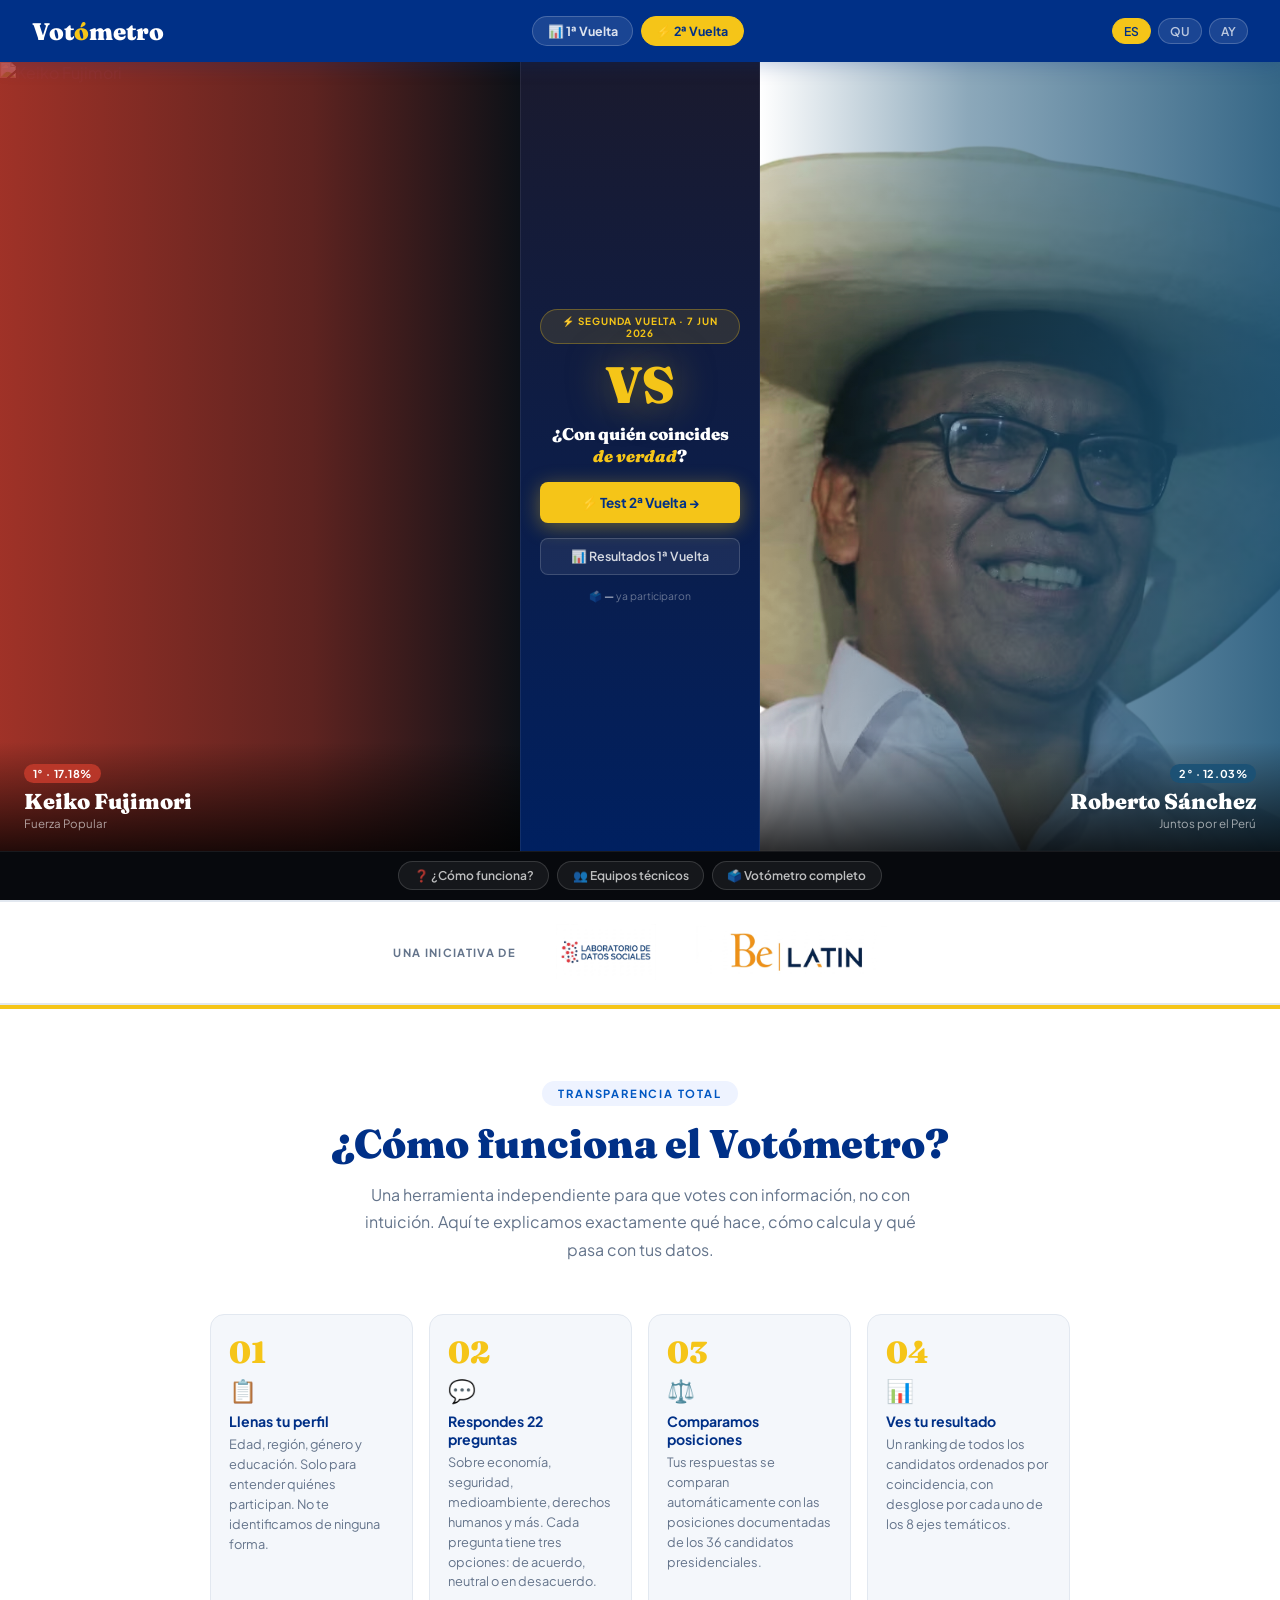
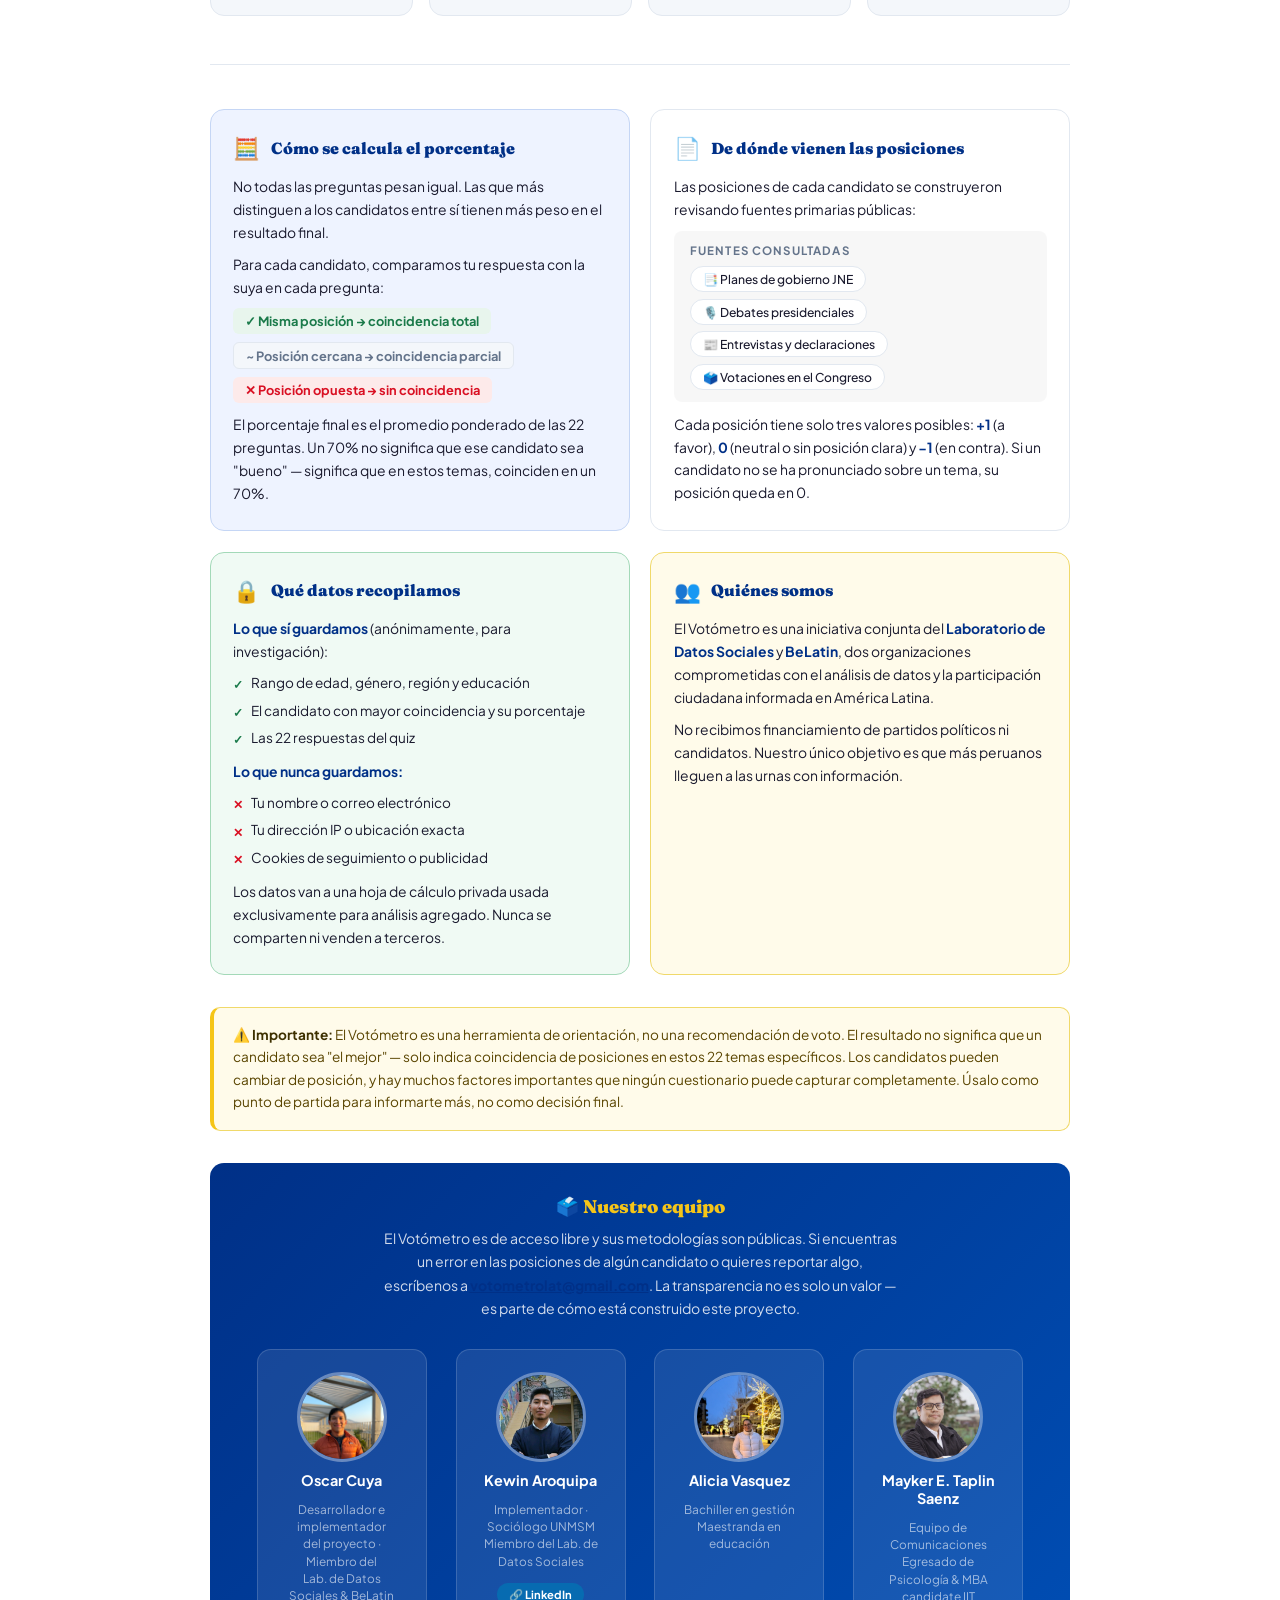
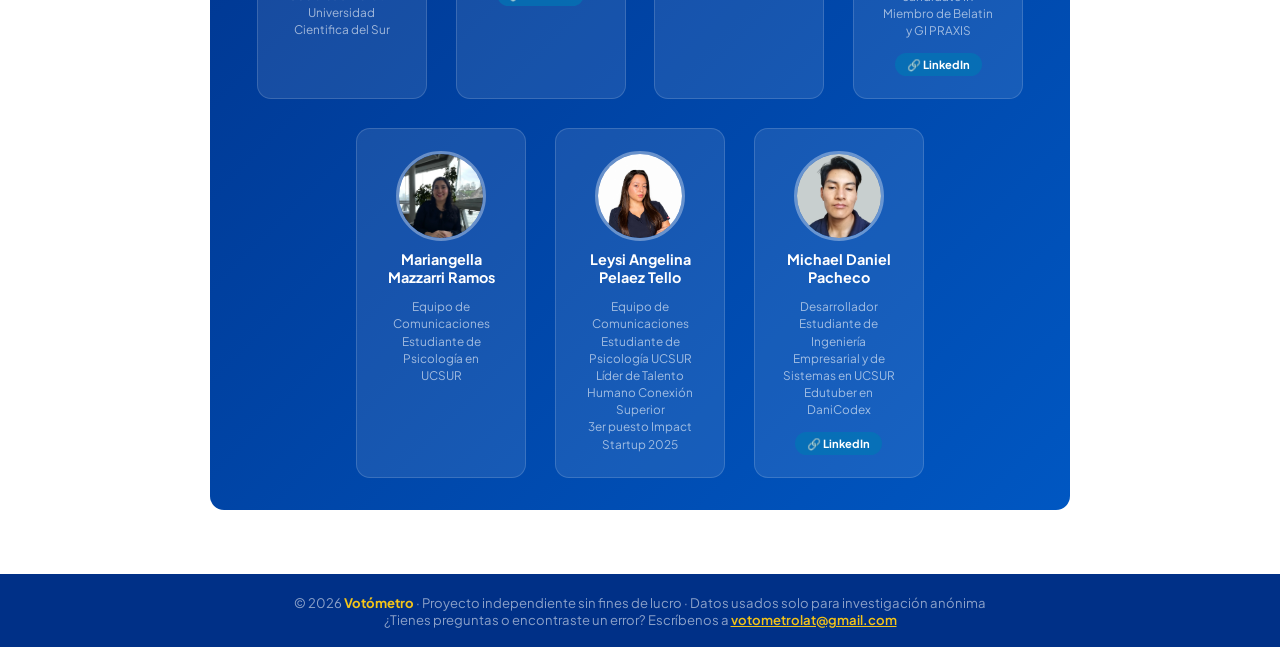
==== commit 59974f35: "se corrigio un error ortografico" ====
--- a/index.html
+++ b/index.html
@@ -1352,7 +1352,7 @@
       <!-- Michael Daniel Pacheco Ccoaquira -->
       <div class="team-member">
         <img class="team-avatar" src="assets/michael.webp" alt="Foto de Michael">
-        <div class="team-name" style="font-weight:700;font-size:0.9rem;color:#fff;margin-bottom:0.2rem;">Michael Daniel Pacheco git</div>
+        <div class="team-name" style="font-weight:700;font-size:0.9rem;color:#fff;margin-bottom:0.2rem;">Michael Daniel Pacheco</div>
         <div class="team-role">Desarrollador <br>Estudiante de Ingeniería Empresarial y de Sistemas en UCSUR<br>Edutuber en DaniCodex </div>
         <a class="team-linkedin" href="https://www.linkedin.com/in/danicodex/" target="_blank" rel="noopener">🔗 LinkedIn</a>
       </div>  
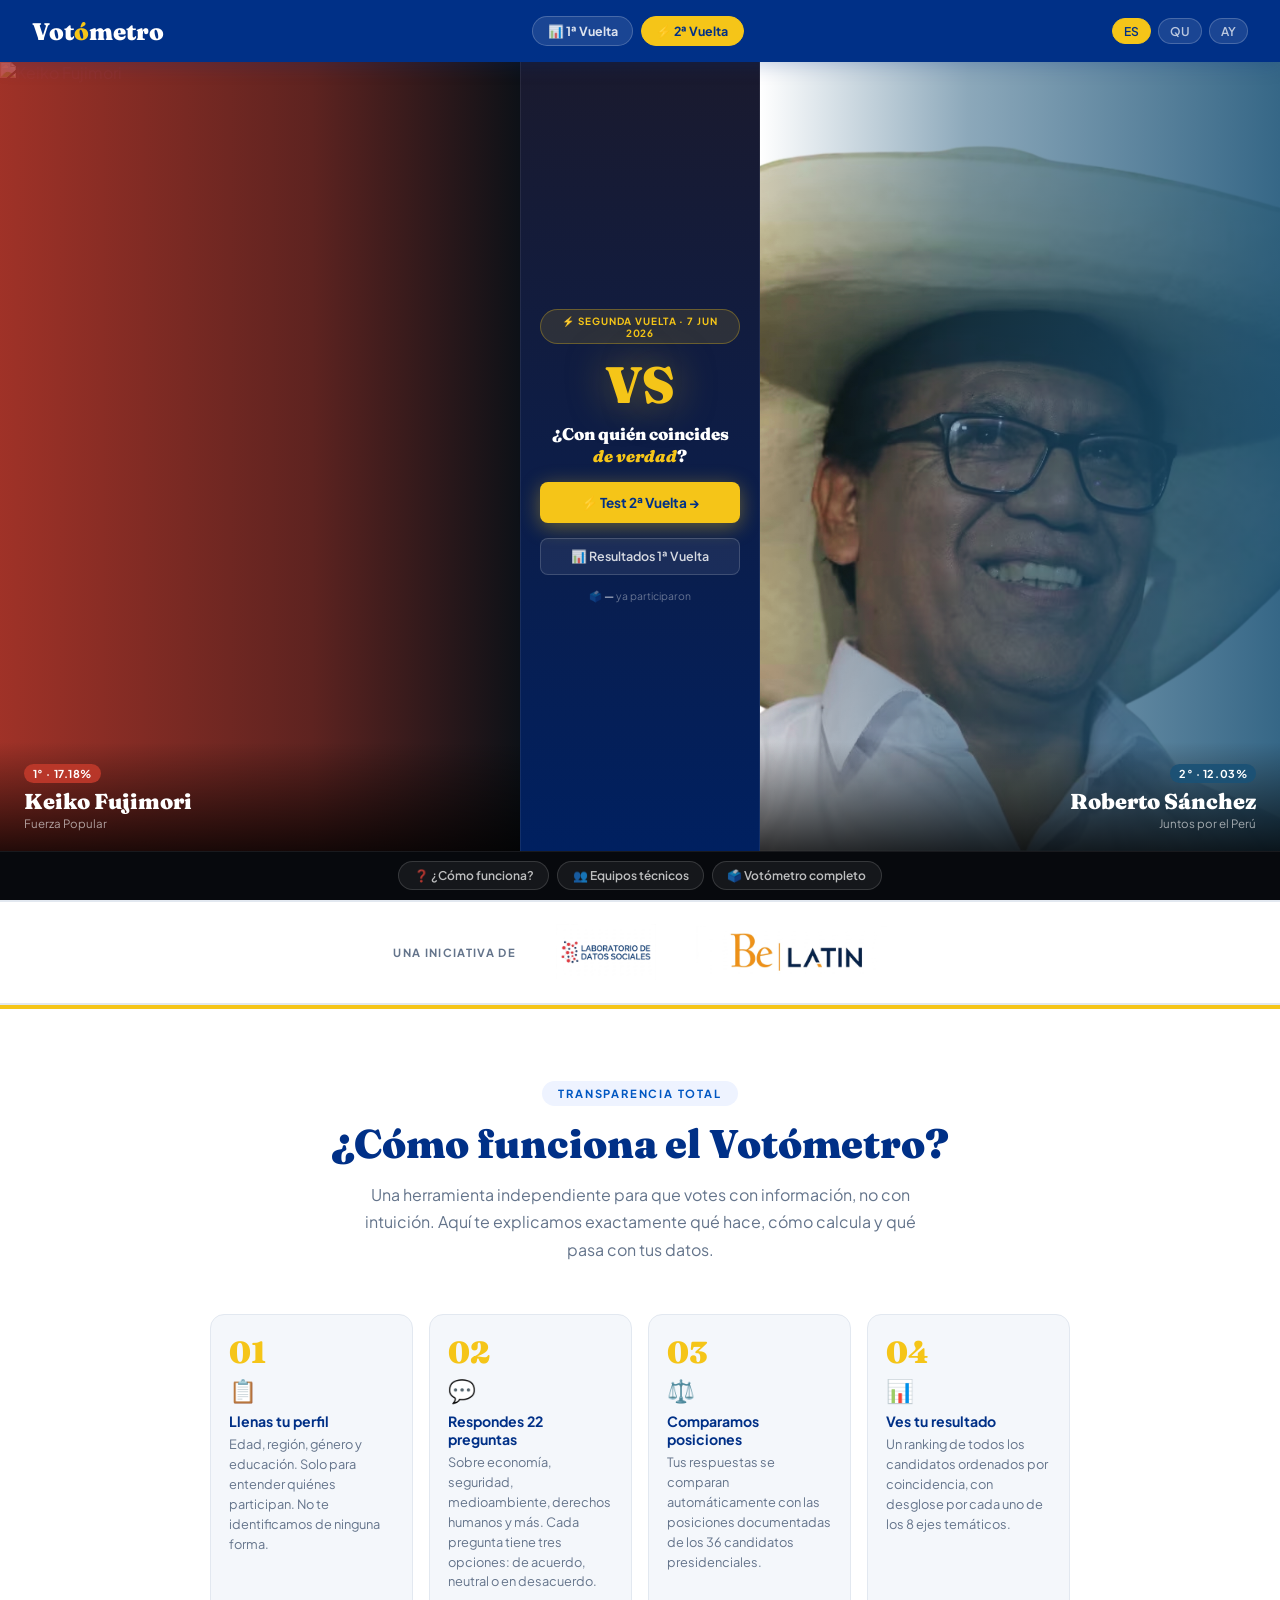
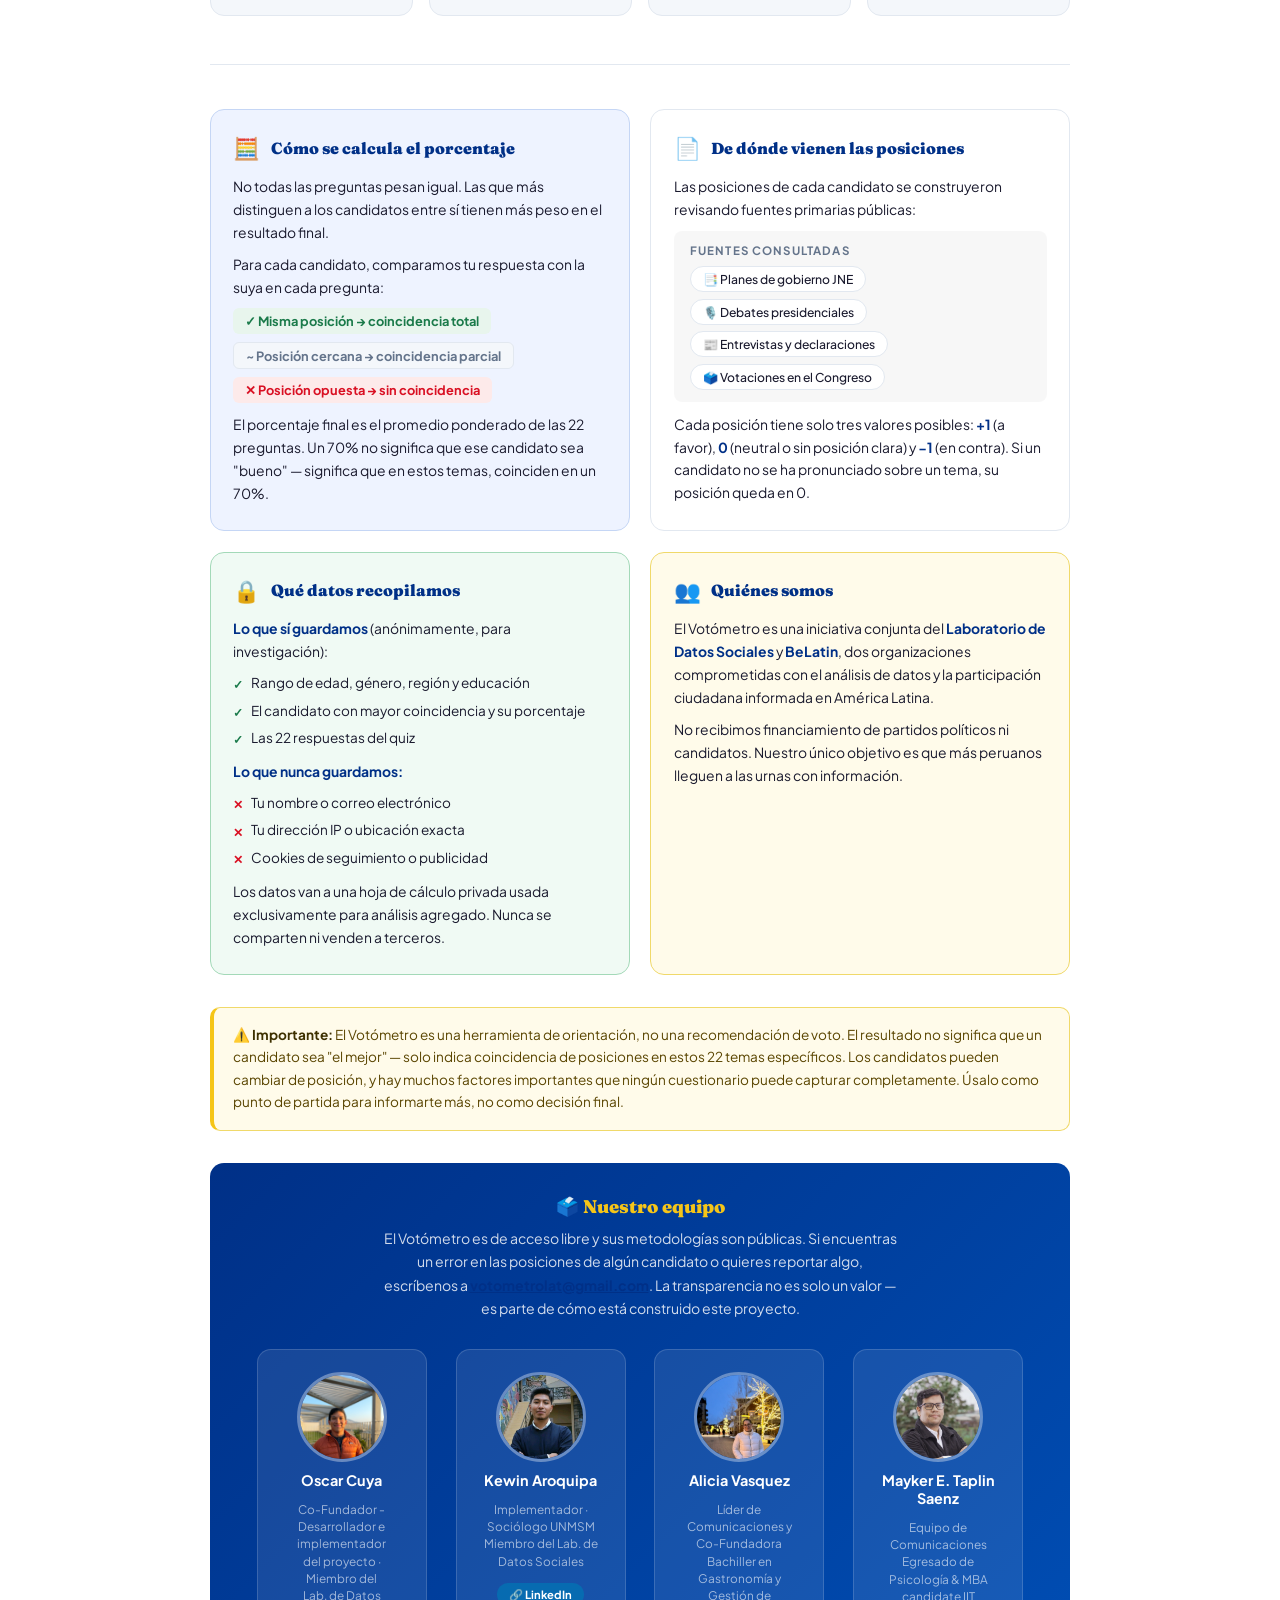
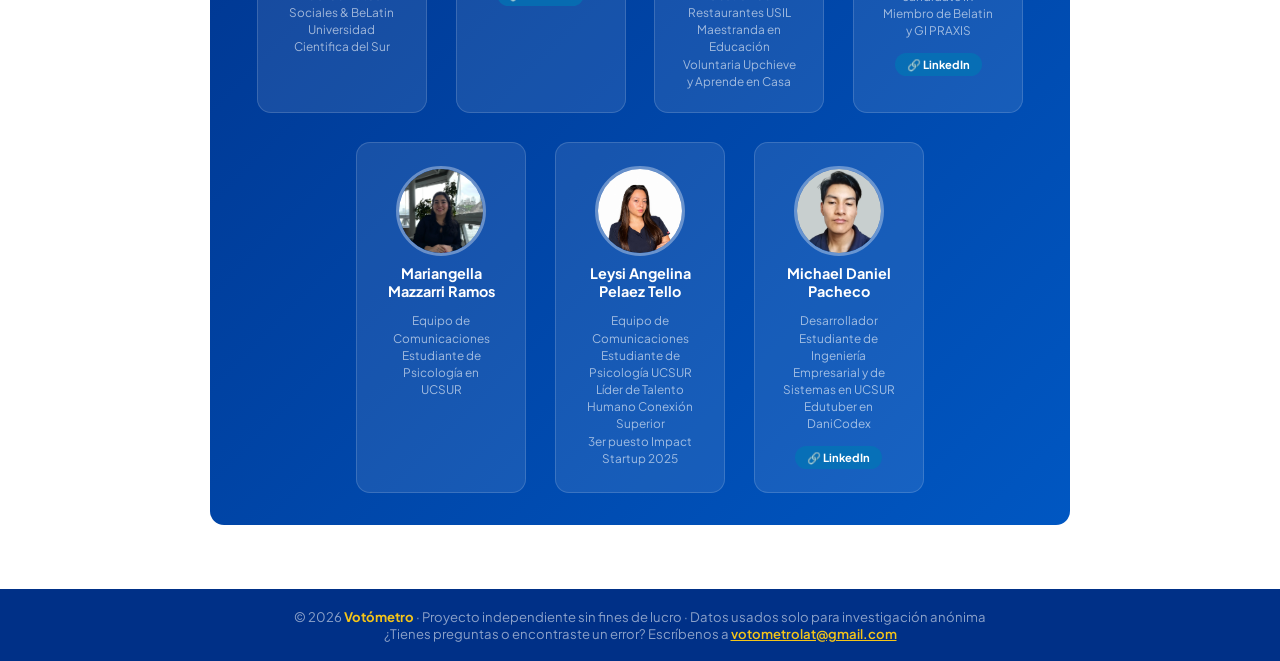
==== commit e96a4924: "se modifico el contenido de ali" ====
--- a/index.html
+++ b/index.html
@@ -1314,7 +1314,7 @@
         <div class="team-member">
           <img class="team-avatar" src="[data-uri]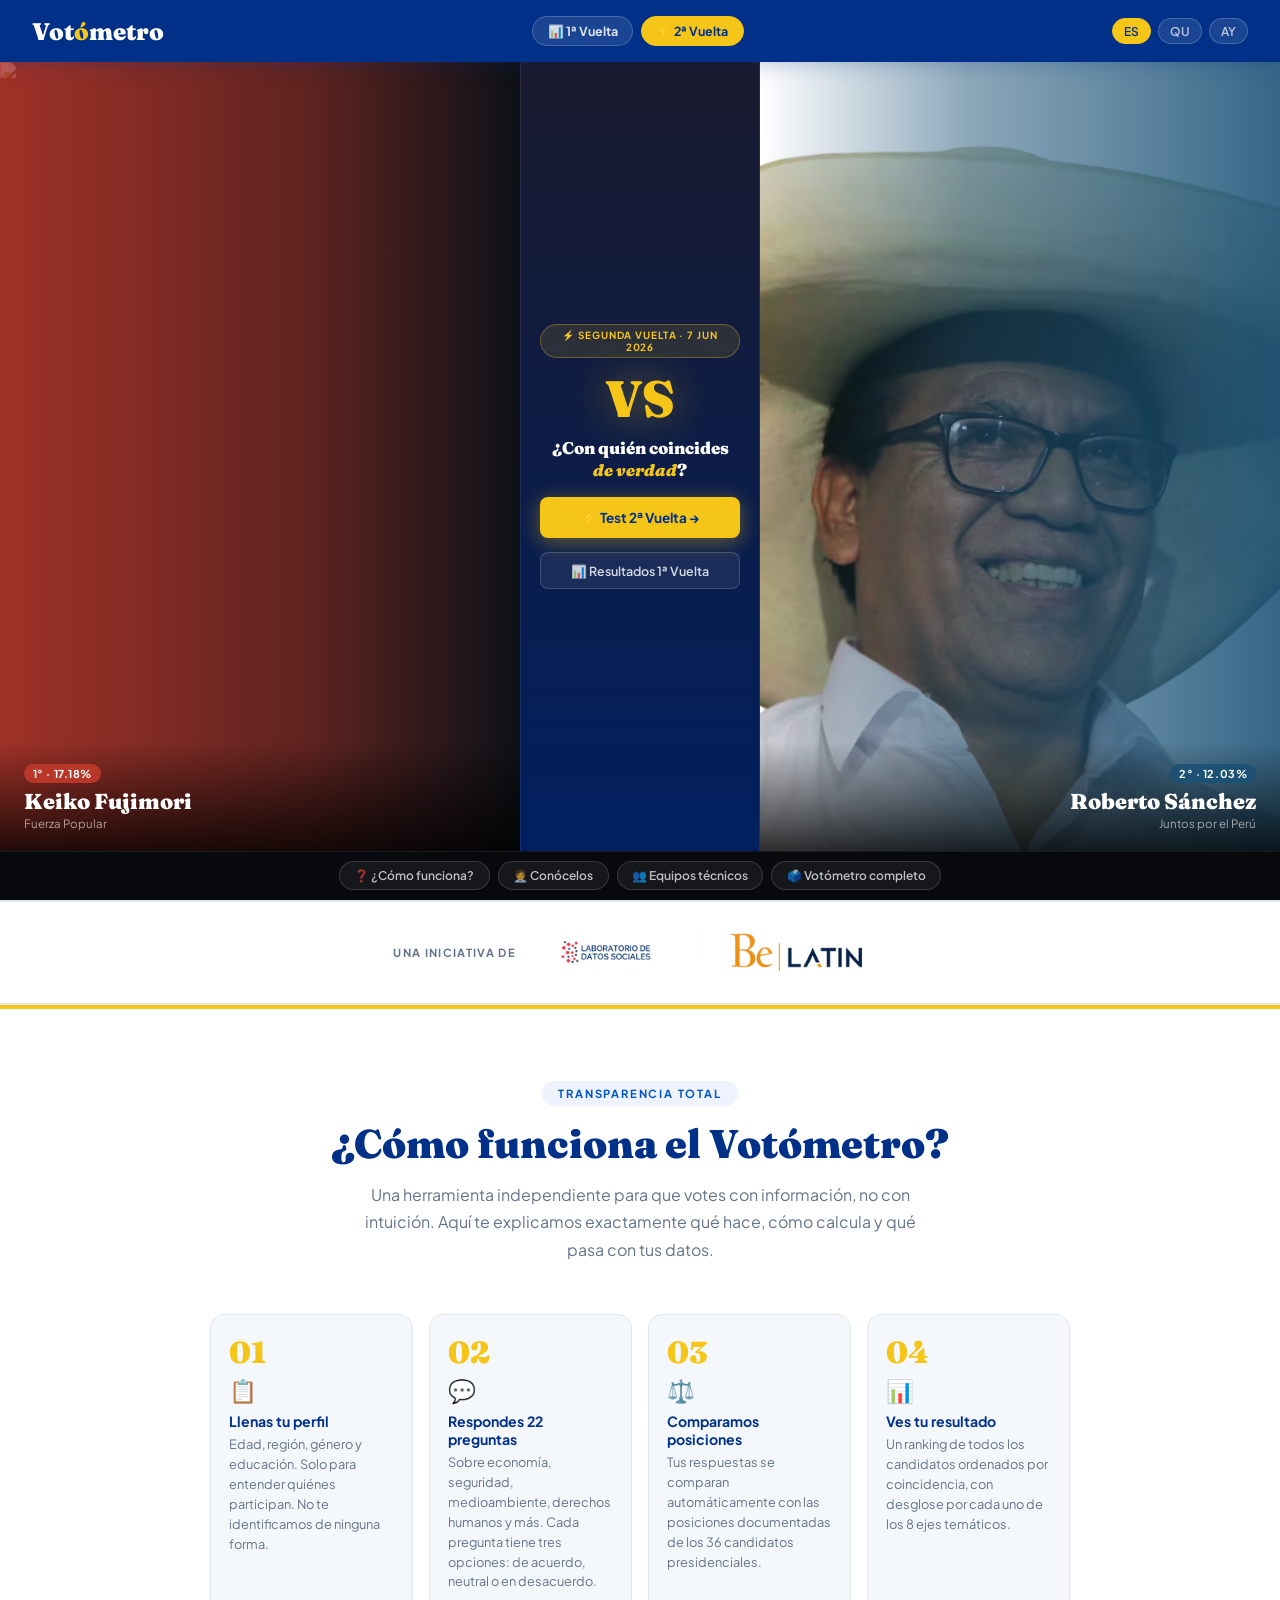
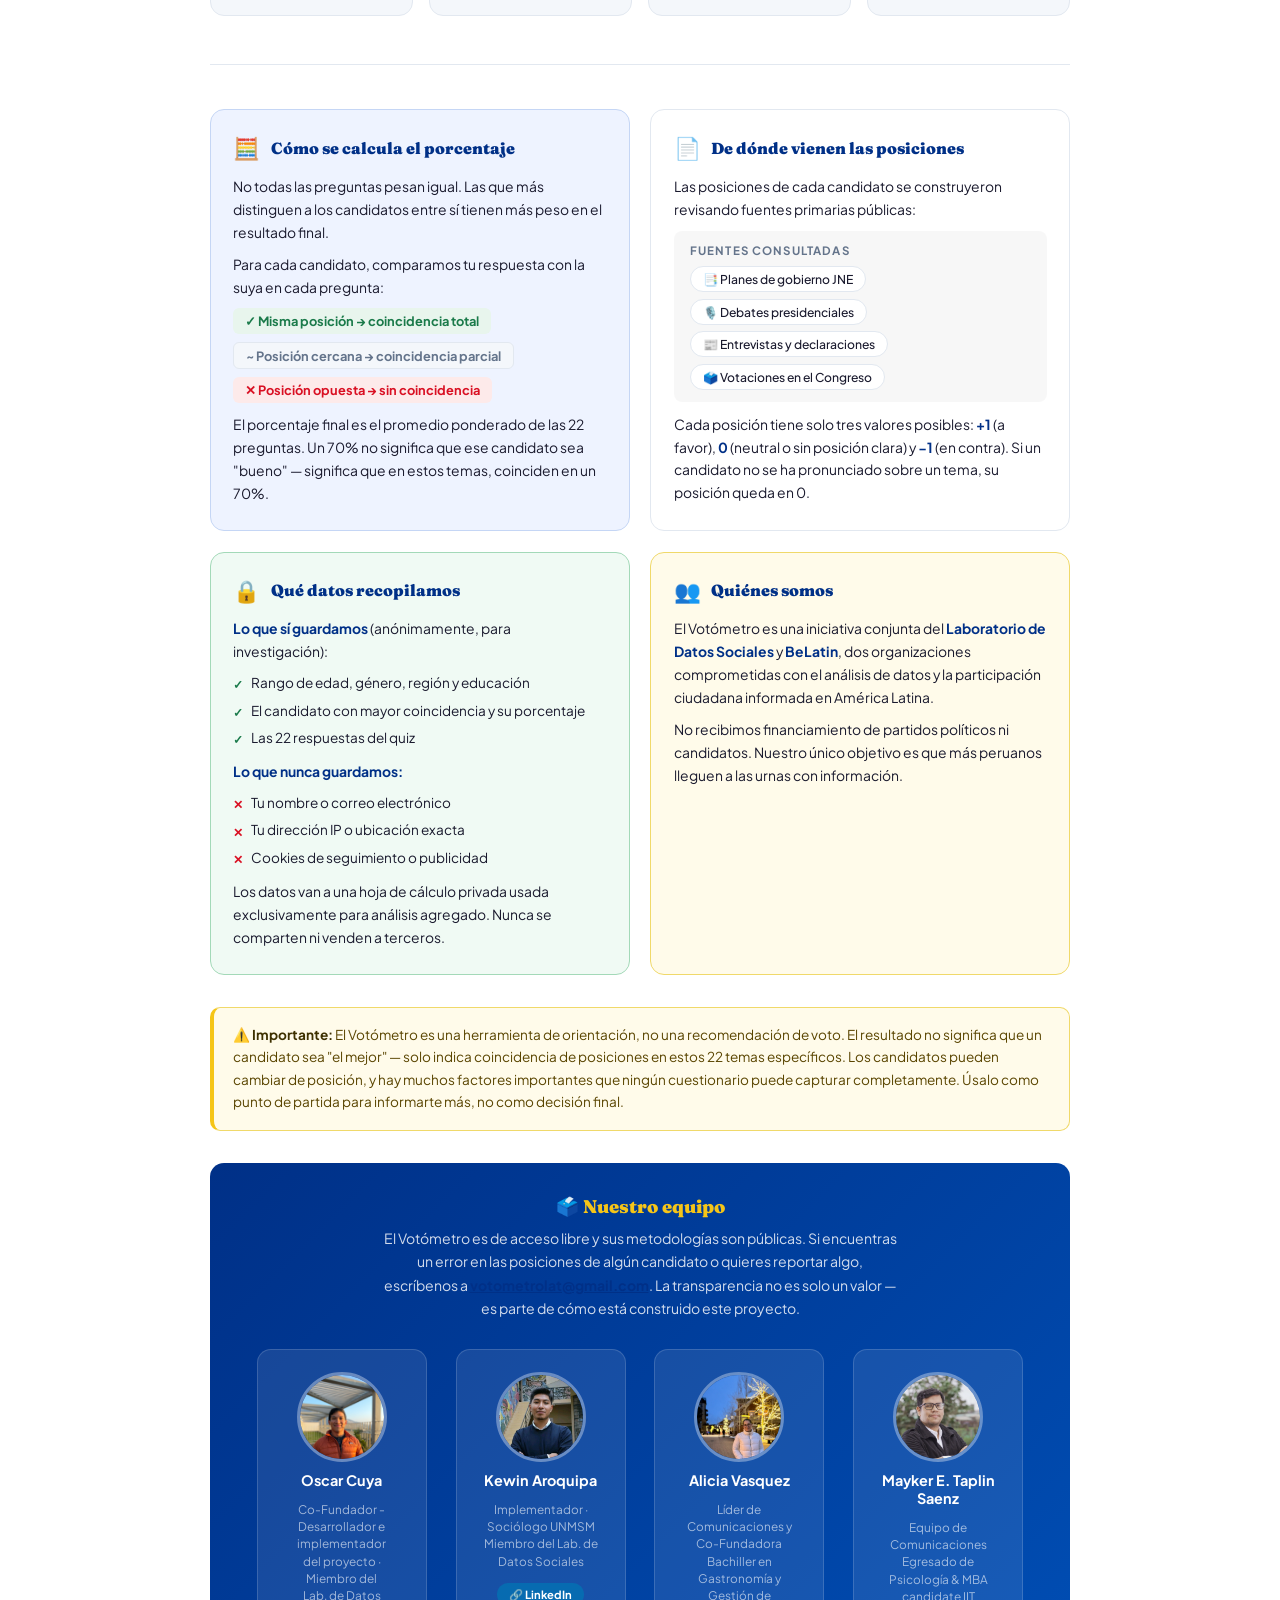
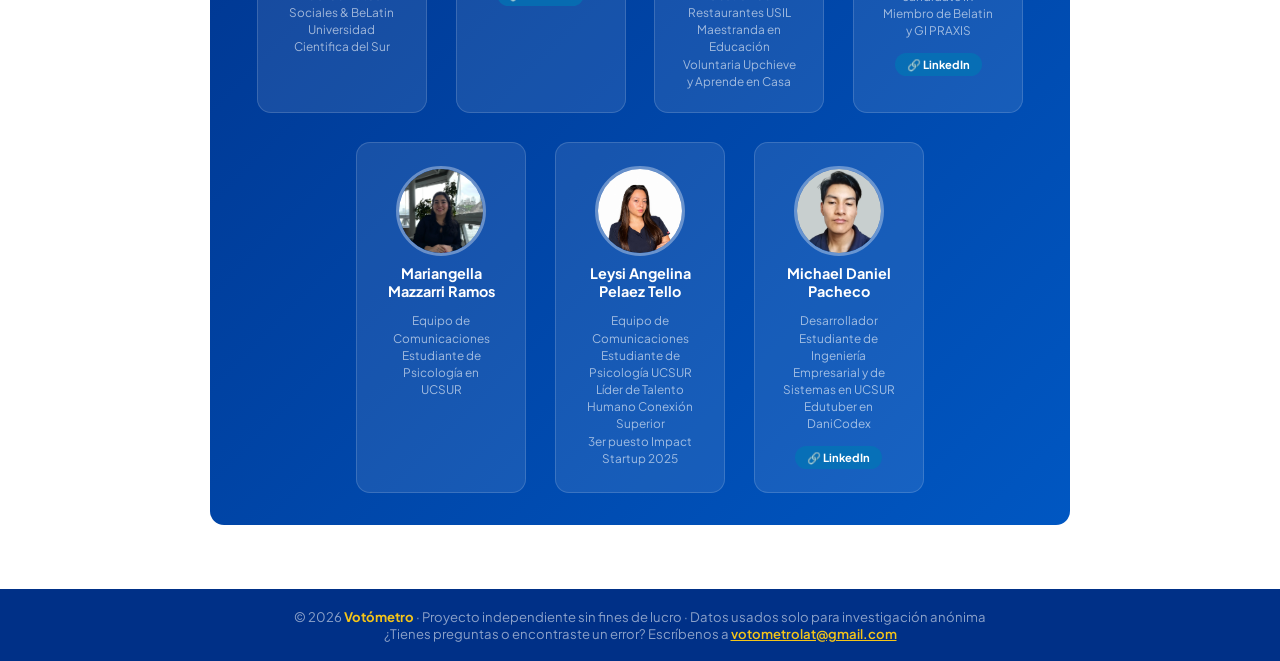
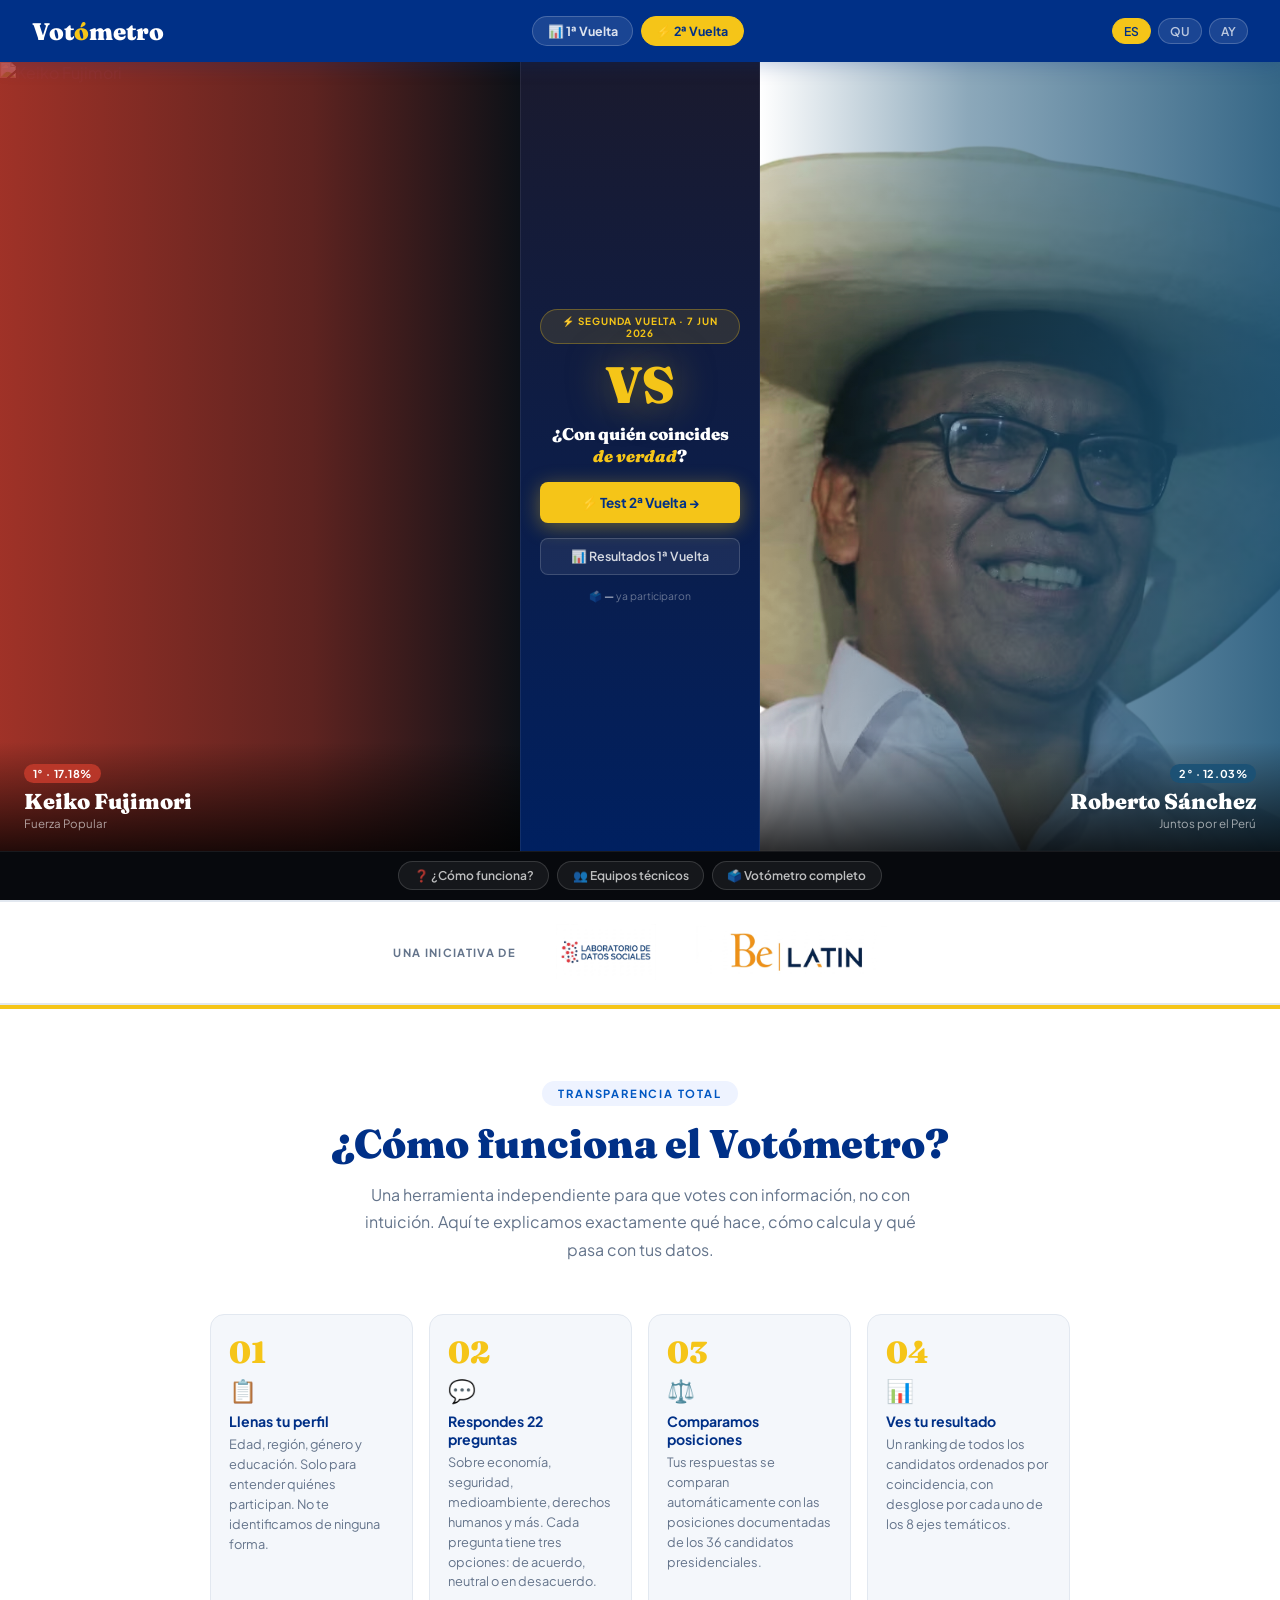
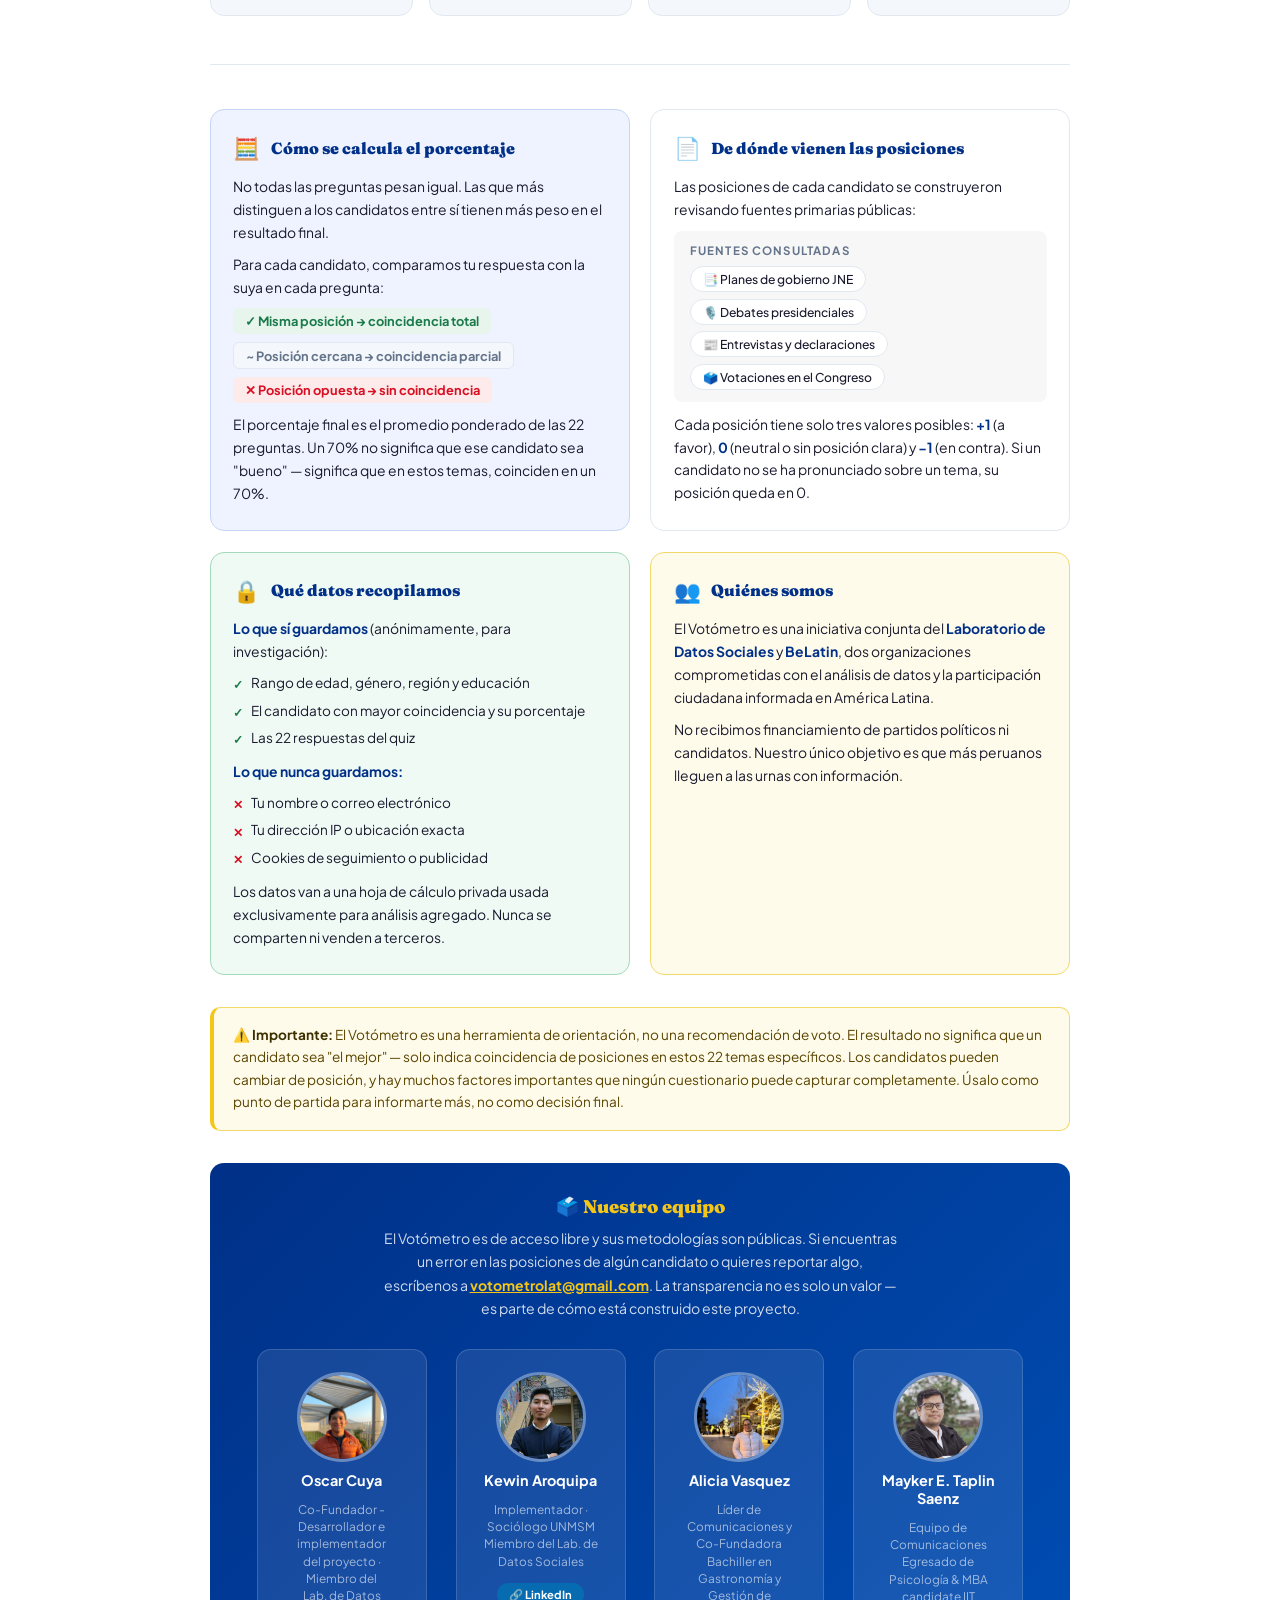
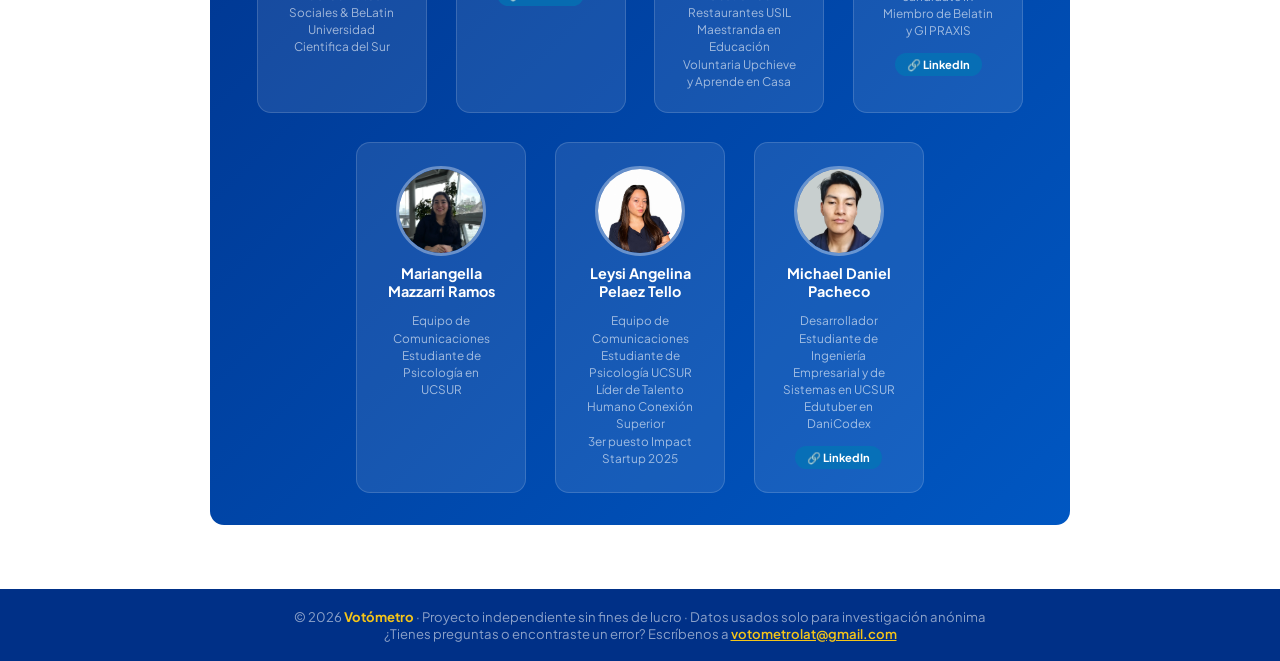
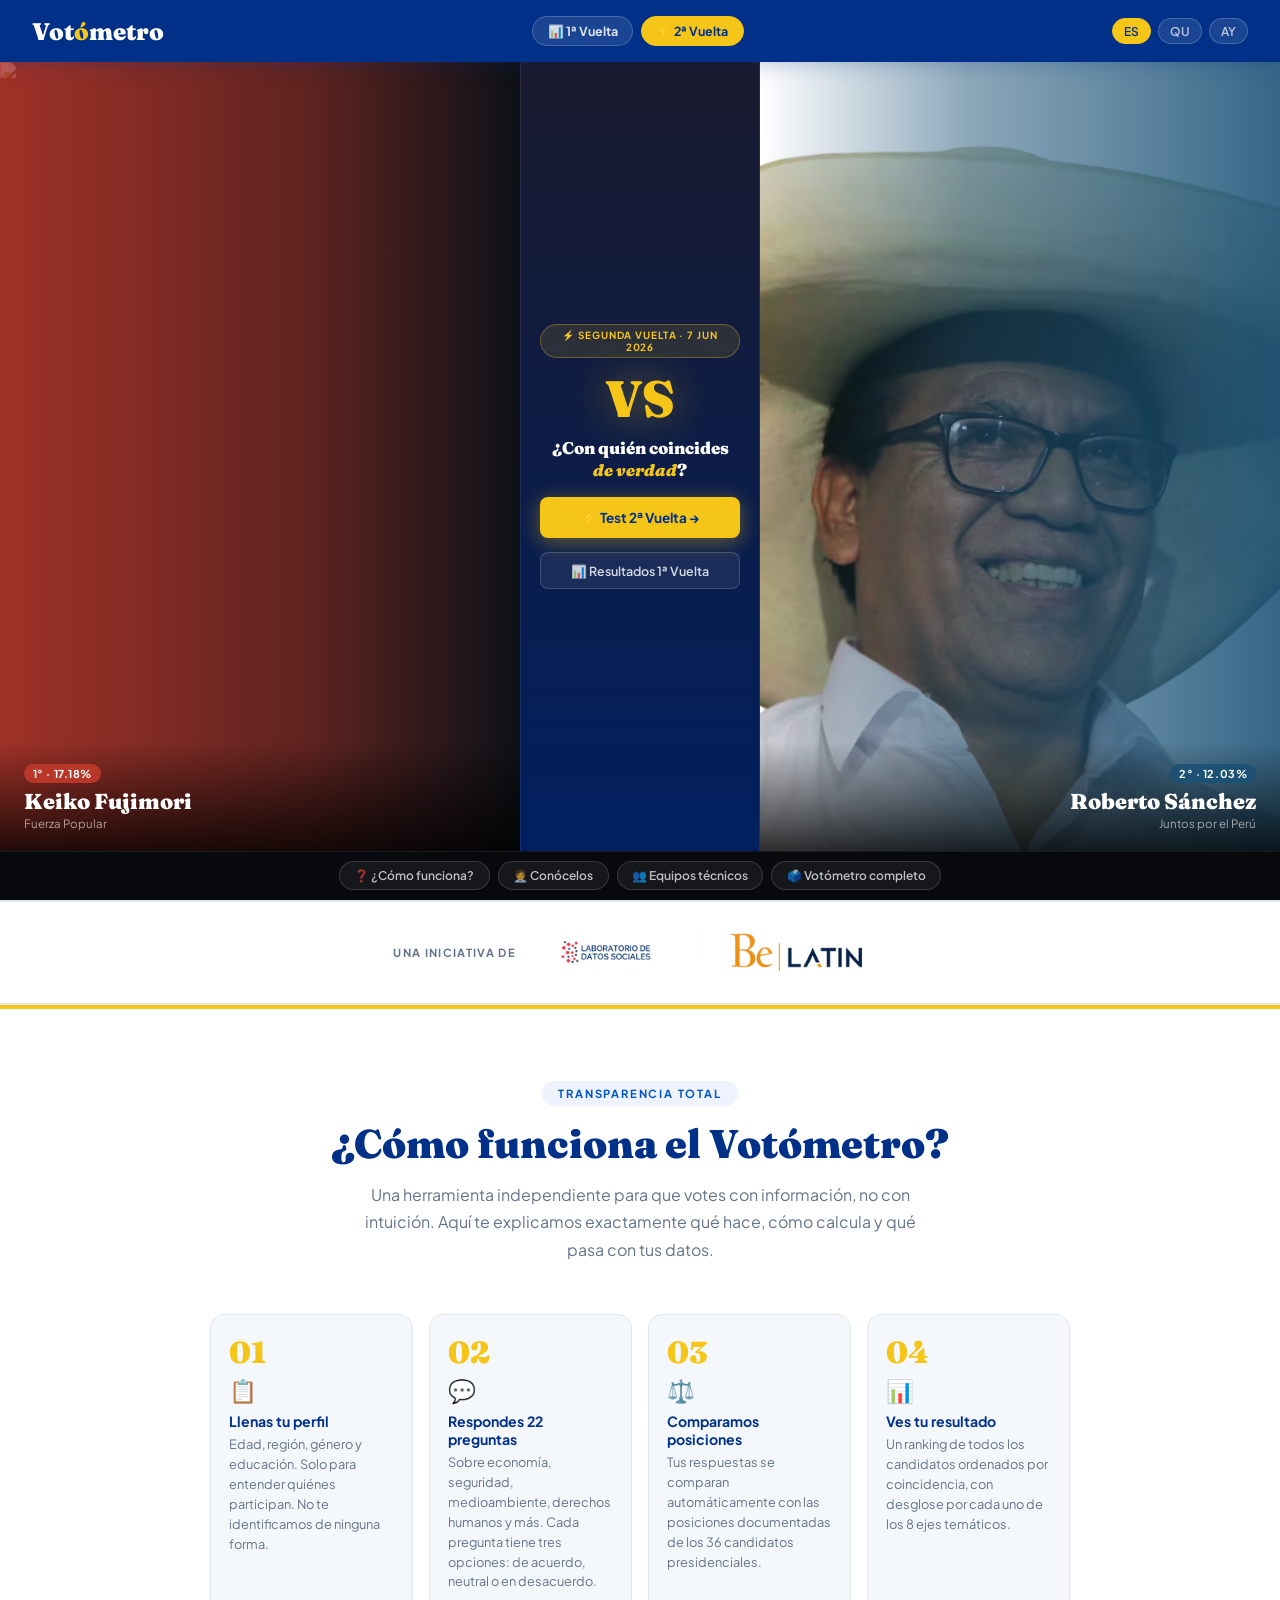
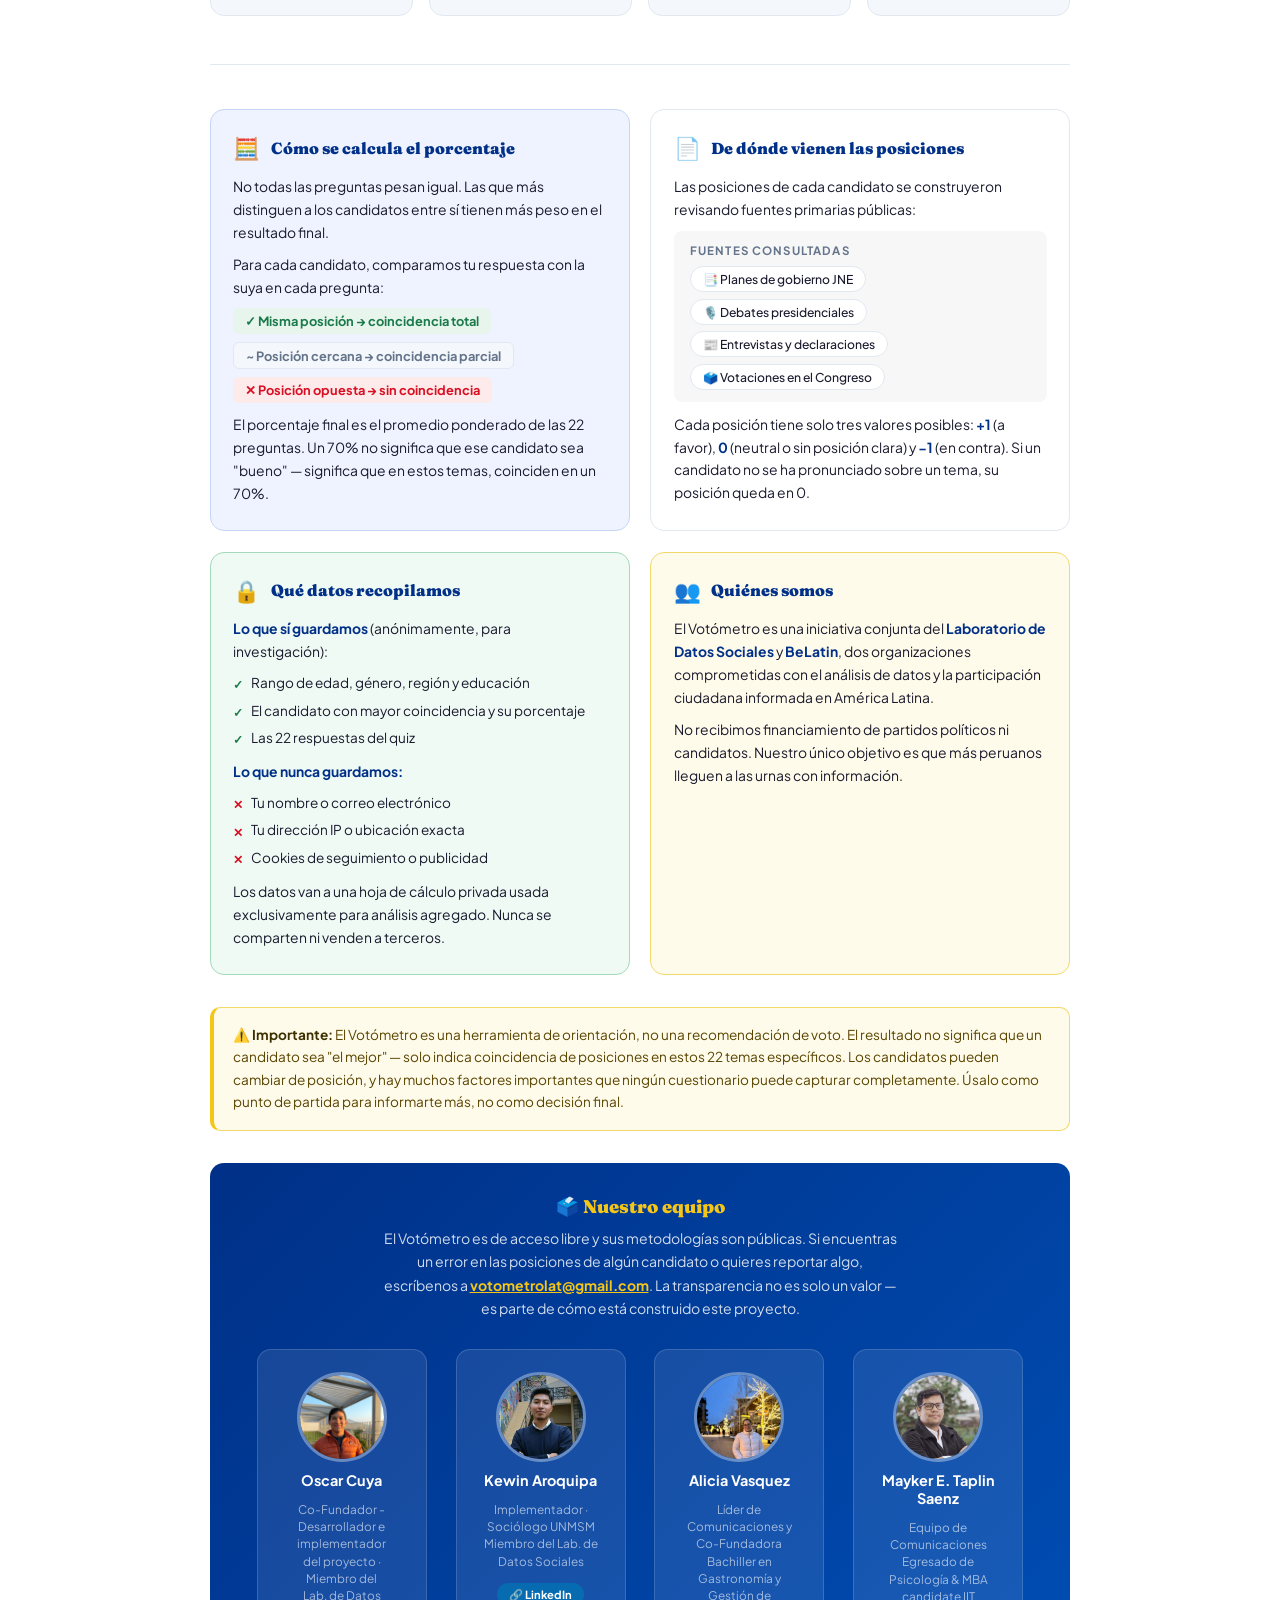
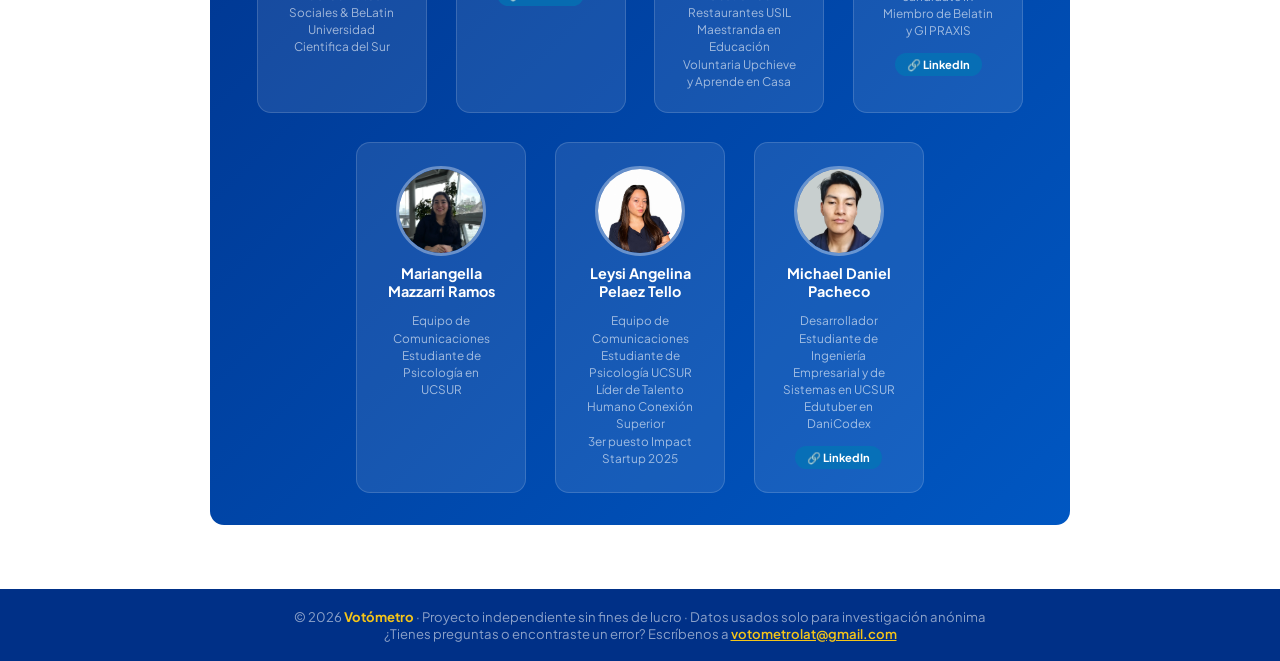
